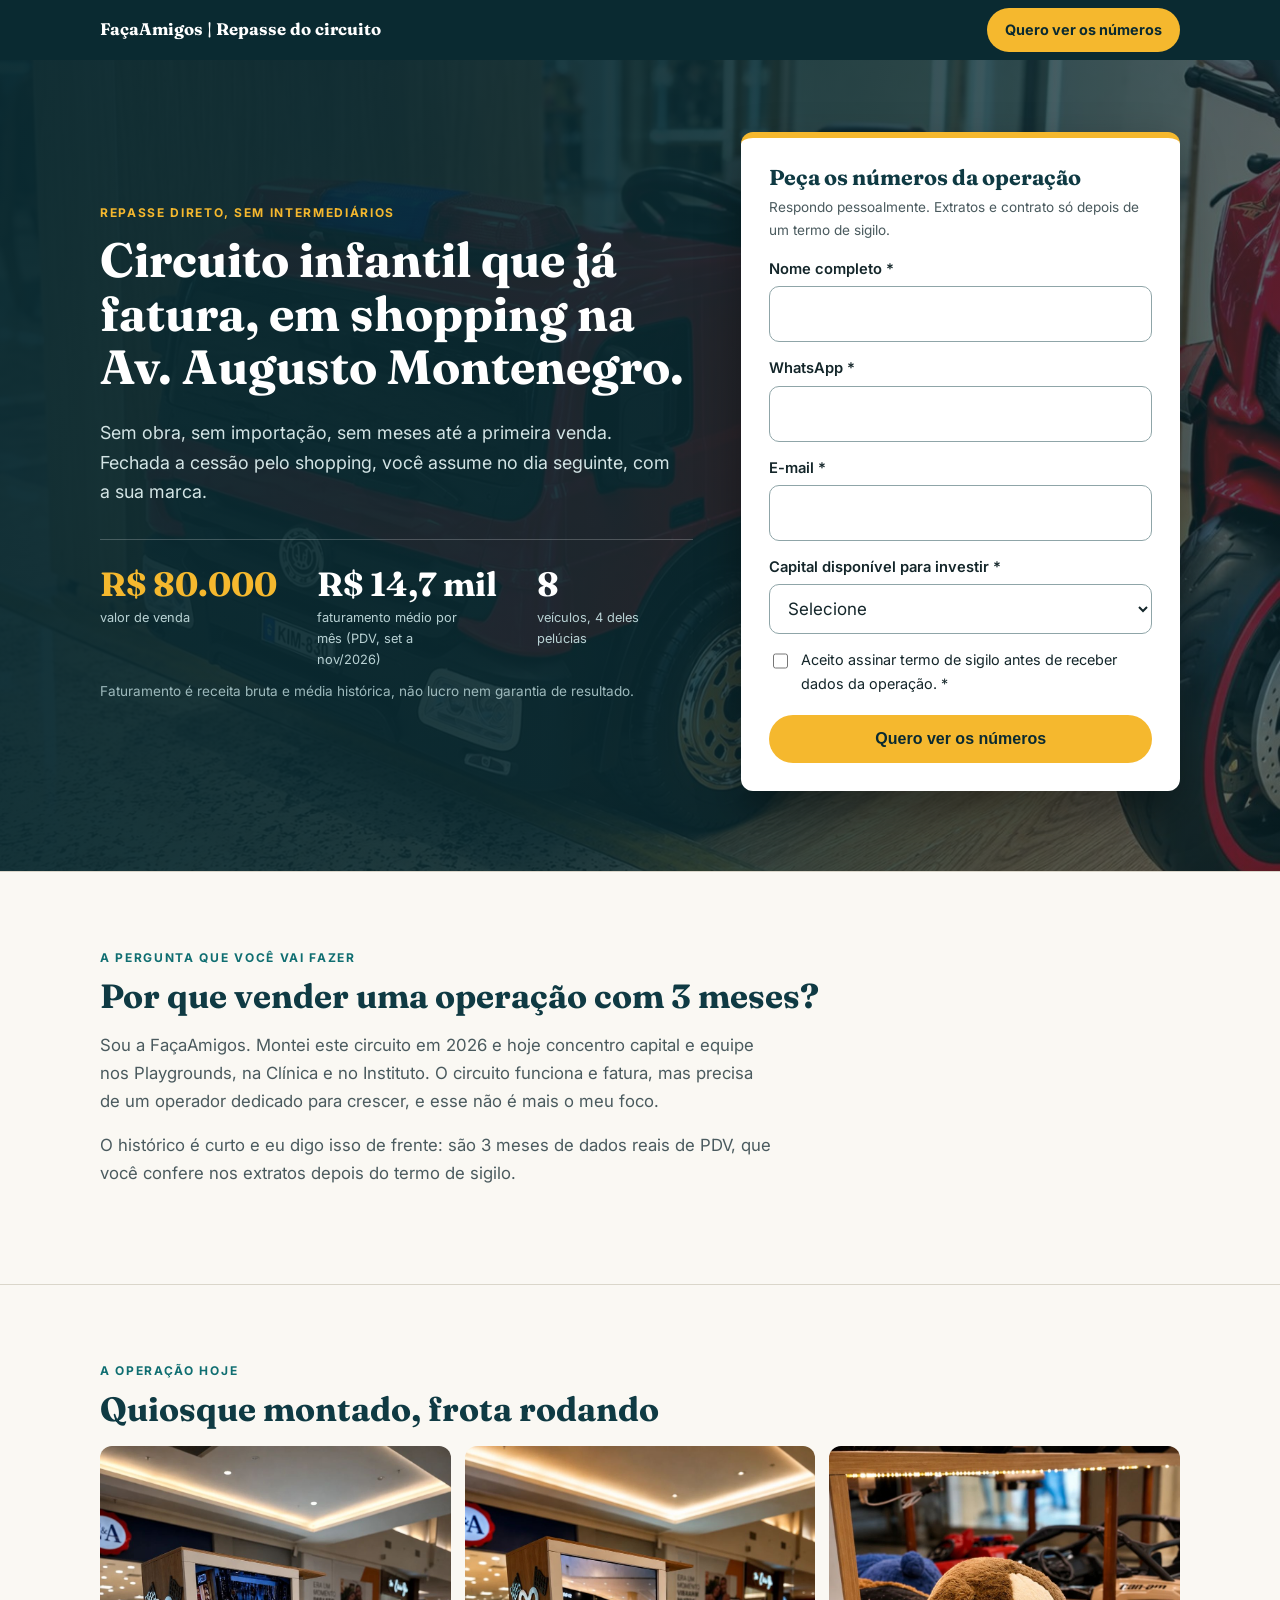
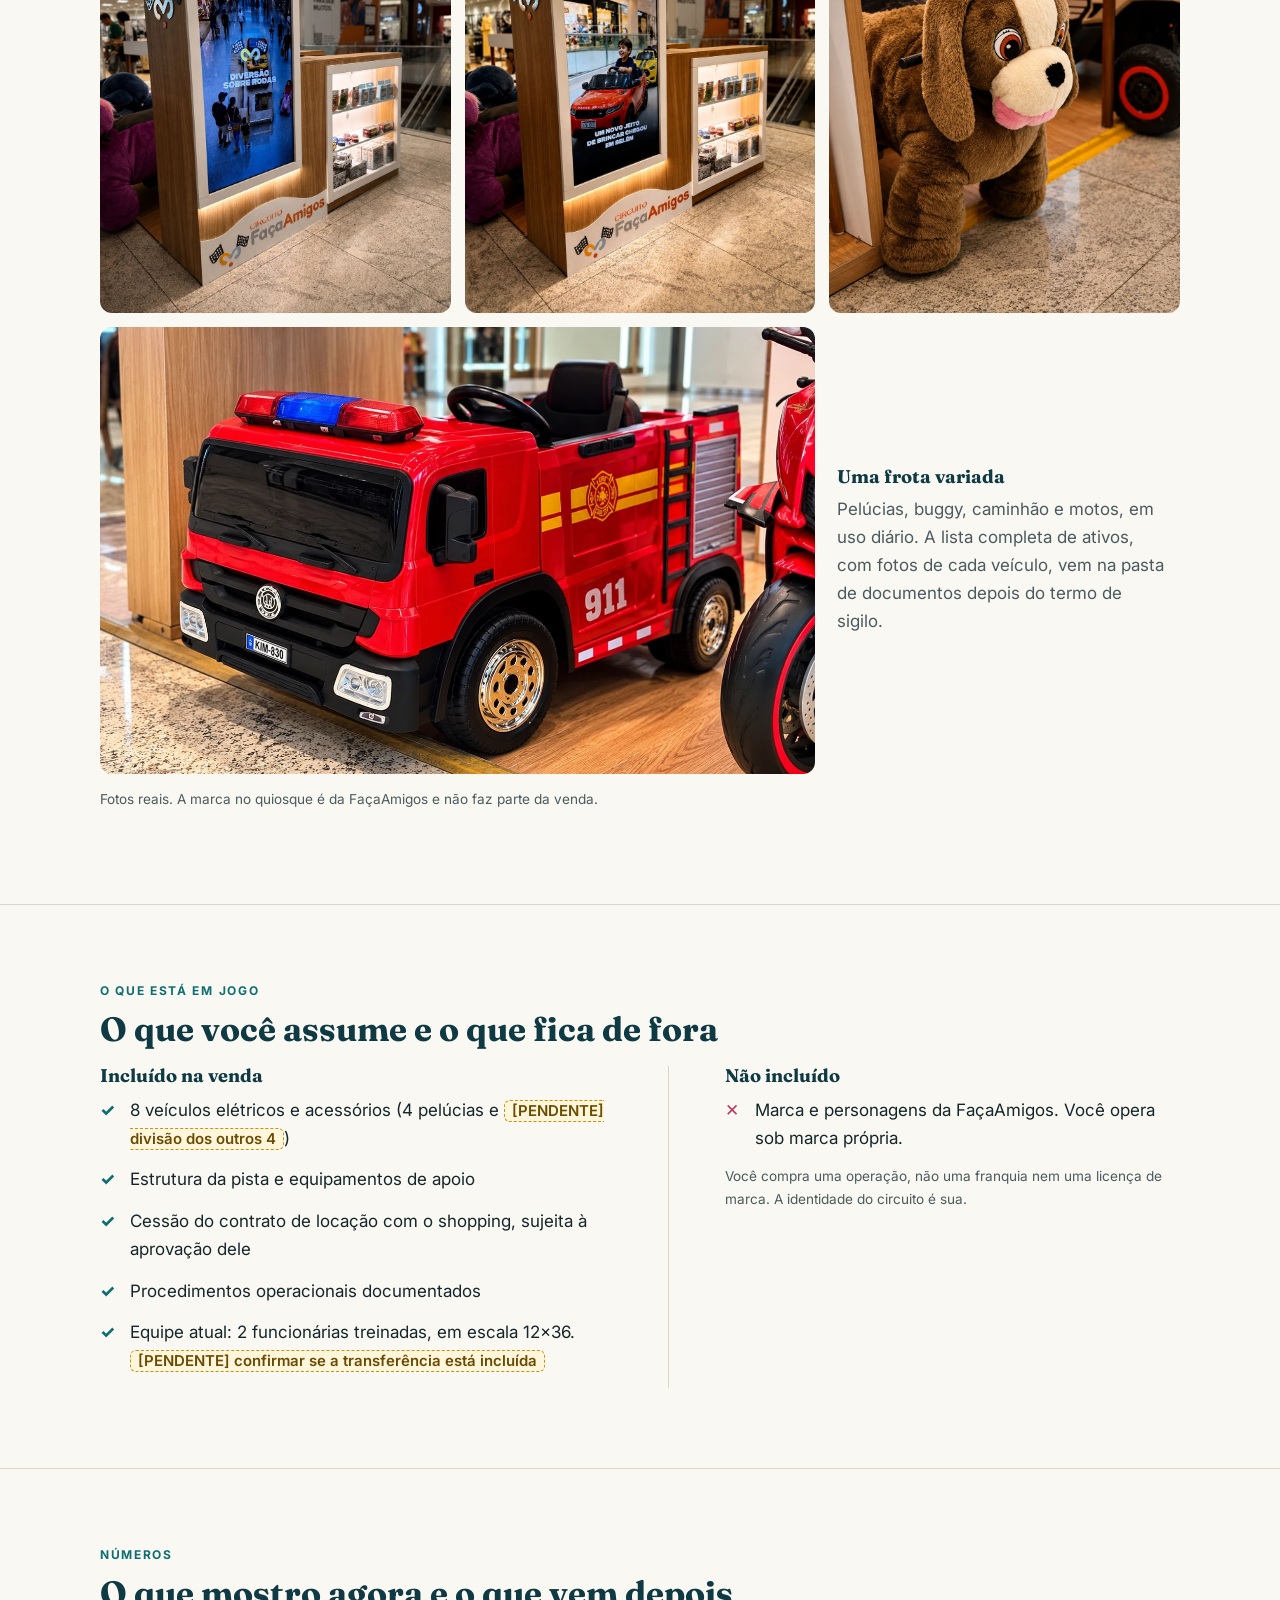
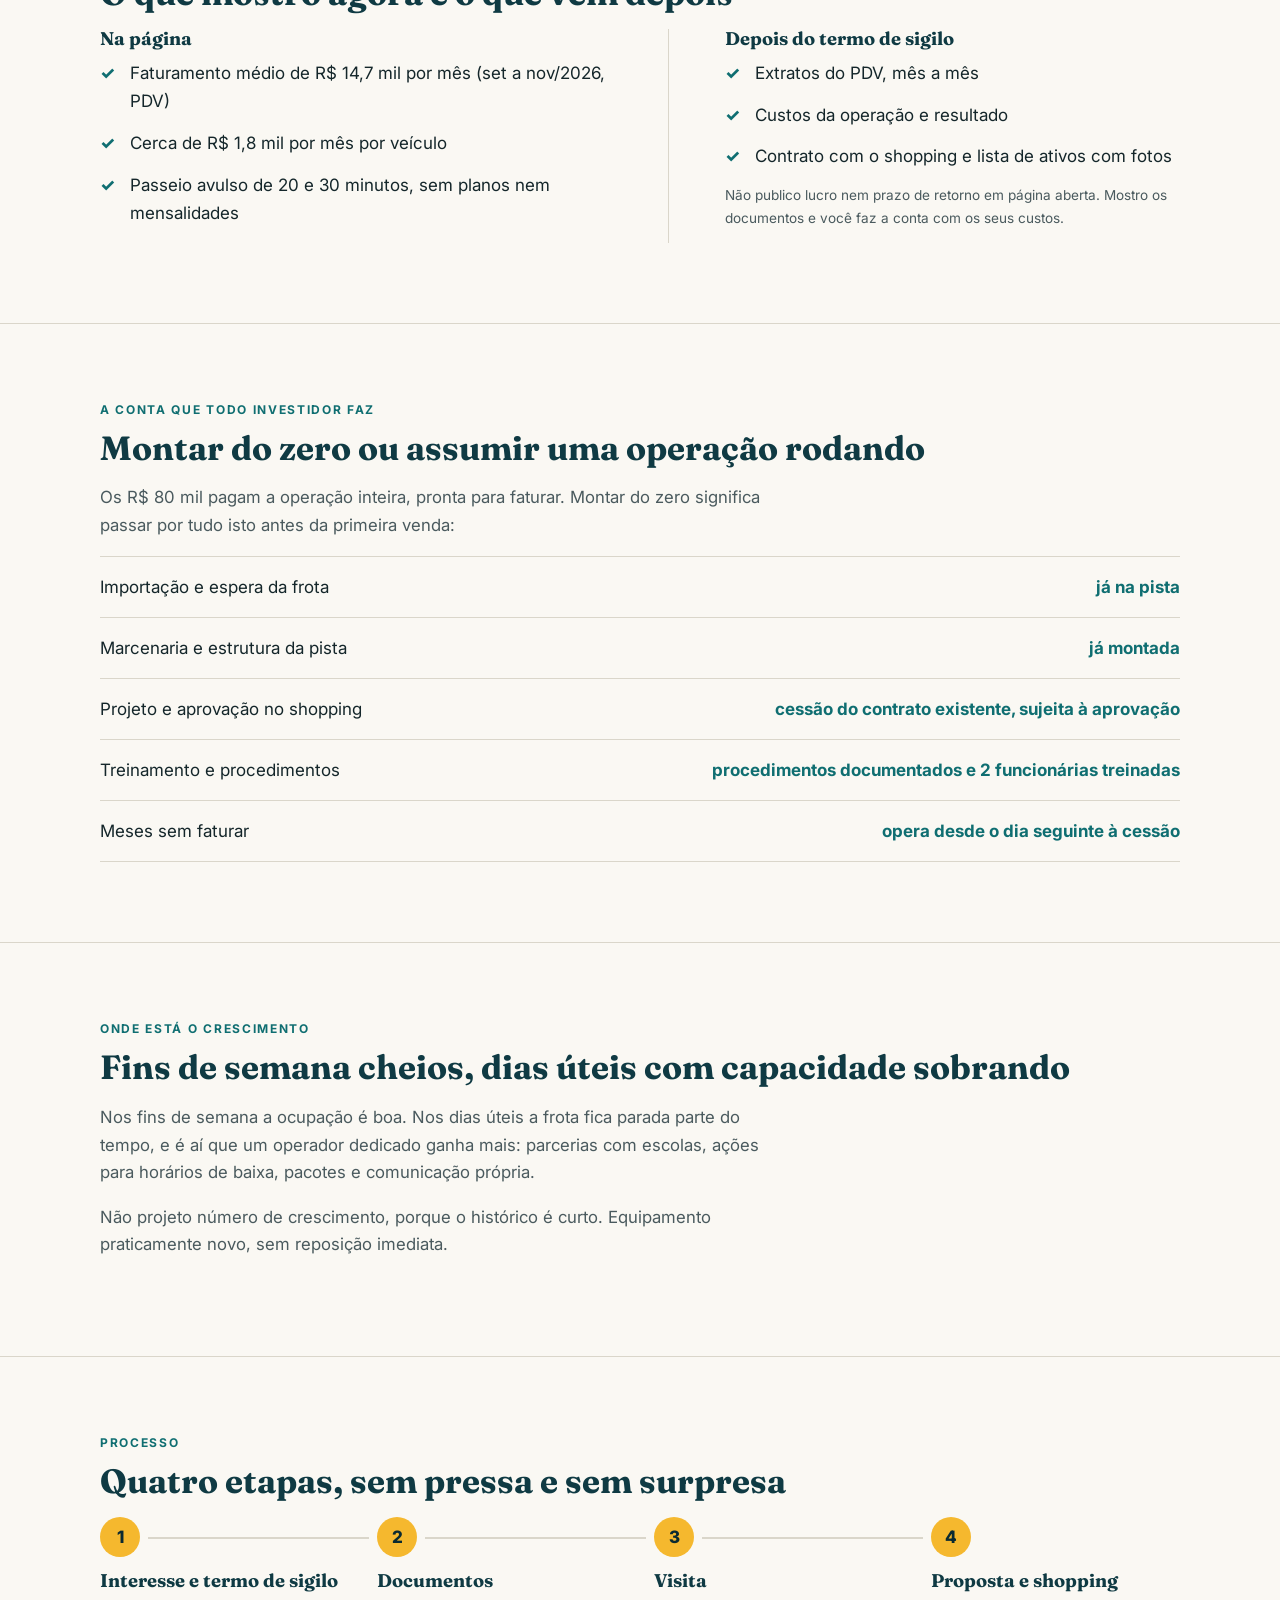
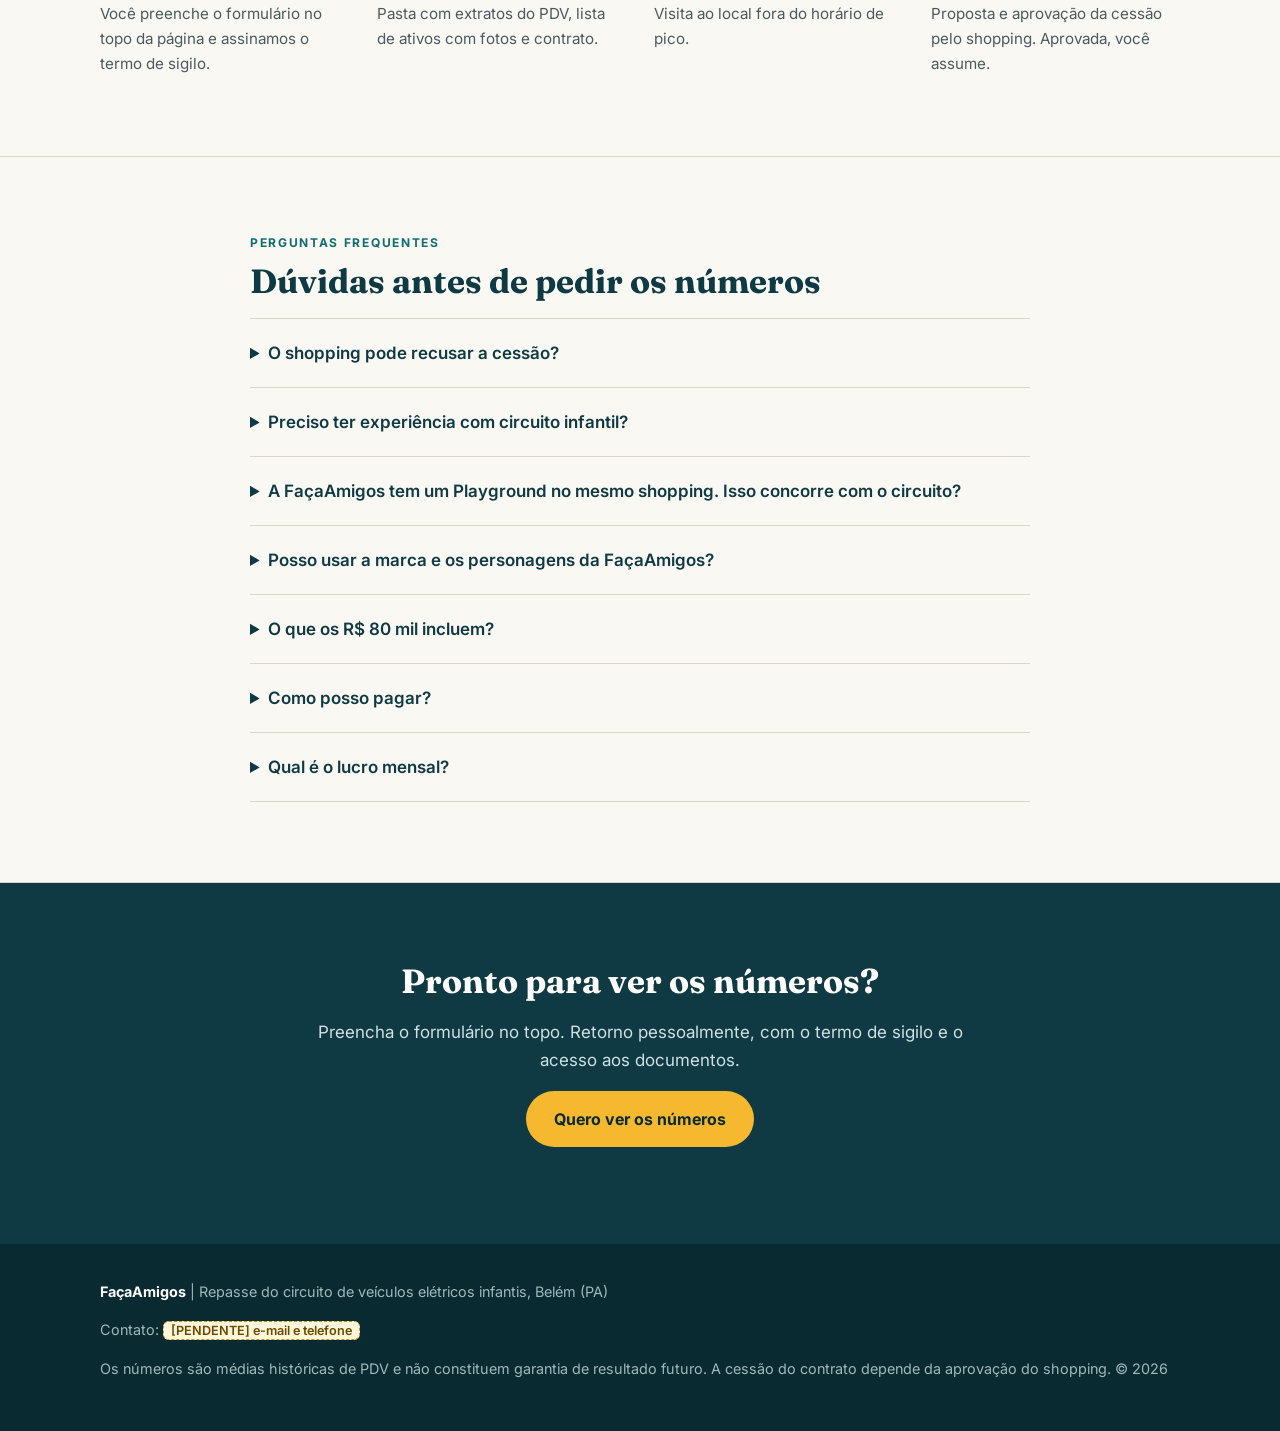
==== circuito/index.html @ 58a7454f "feat: reformula visual e copy da landing do circuito Hero com foto real e números em destaque, lista" ====
<!doctype html>
<html lang="pt-BR">
<head>
  <meta charset="utf-8">
  <meta name="viewport" content="width=device-width, initial-scale=1">
  <title>Circuito infantil que já fatura | Av. Augusto Montenegro, Belém</title>
  <meta name="description" content="Assuma um circuito de veículos elétricos infantis que já fatura, em shopping na Av. Augusto Montenegro, em Belém. Valor de venda R$ 80 mil, com cessão de contrato.">
  <link rel="canonical" href="https://franquia-belem.netlify.app/circuito/">
  <meta property="og:type" content="website">
  <meta property="og:title" content="Circuito infantil que já fatura | Repasse R$ 80 mil">
  <meta property="og:description" content="Operação em andamento, faturamento médio de R$ 14,7 mil por mês (PDV). Valor de venda R$ 80.000.">
  <meta property="og:url" content="https://franquia-belem.netlify.app/circuito/">
  <meta property="og:image" content="https://franquia-belem.netlify.app/circuito/images/circuito-quiosque-frente.jpg">
  <meta property="og:locale" content="pt_BR">
  <link rel="preconnect" href="https://fonts.googleapis.com">
  <link rel="preconnect" href="https://fonts.gstatic.com" crossorigin>
  <link href="https://fonts.googleapis.com/css2?family=Fraunces:opsz,wght@9..144,600;9..144,700&family=Inter:wght@400;600;700;800&display=swap" rel="stylesheet">
  <link rel="stylesheet" href="style.css">
  <!-- Google tag (mesma propriedade do site principal; eventos desta página levam page=circuito) -->
  <script async src="https://www.googletagmanager.com/gtag/js?id=G-F6TLK2YJGE"></script>
  <script>
    window.dataLayer = window.dataLayer || [];
    function gtag(){dataLayer.push(arguments);}
    gtag('js', new Date());
    gtag('config', 'G-F6TLK2YJGE');
  </script>
  <!-- Meta Pixel: não reutilizar o pixel das lojas de chocolate (poluiria a otimização das campanhas). Criar um pixel próprio e colar aqui. -->
</head>
<body>

<header class="top">
  <div class="wrap">
    <b>FaçaAmigos | Repasse do circuito</b>
    <a class="btn" href="#interesse" data-cta="header">Quero ver os números</a>
  </div>
</header>

<main>

<section class="hero" id="topo">
  <div class="wrap grid">
    <div class="copy">
      <span class="eyebrow" style="color:var(--amarelo)">Repasse direto, sem intermediários</span>
      <h1>Circuito infantil que já fatura, em shopping na Av. Augusto Montenegro.</h1>
      <p class="lead">Sem obra, sem importação, sem meses até a primeira venda. Fechada a cessão pelo shopping, você assume no dia seguinte, com a sua marca.</p>
      <div class="stats" aria-label="Números da operação">
        <div><b class="price">R$ 80.000</b><span>valor de venda</span></div>
        <div><b>R$ 14,7 mil</b><span>faturamento médio por mês (PDV, set a nov/2026)</span></div>
        <div><b>8</b><span>veículos, 4 deles pelúcias</span></div>
      </div>
      <p class="note">Faturamento é receita bruta e média histórica, não lucro nem garantia de resultado.</p>
    </div>
    <div class="form-card" id="interesse">
      <h2>Peça os números da operação</h2>
      <p class="note">Respondo pessoalmente. Extratos e contrato só depois de um termo de sigilo.</p>
      <form id="leadForm" name="circuito-triagem" method="POST" data-netlify="true" netlify-honeypot="bot-field">
        <input type="hidden" name="form-name" value="circuito-triagem">
        <p class="hp"><label>Não preencha: <input name="bot-field" tabindex="-1" autocomplete="off"></label></p>
        <div><label for="nome">Nome completo *</label><input id="nome" name="nome" required autocomplete="name"></div>
        <div><label for="whatsapp">WhatsApp *</label><input id="whatsapp" name="whatsapp" type="tel" required autocomplete="tel" inputmode="tel"></div>
        <div><label for="email">E-mail *</label><input id="email" name="email" type="email" required autocomplete="email"></div>
        <div><label for="capital">Capital disponível para investir *</label>
          <select id="capital" name="capital" required>
            <option value="">Selecione</option>
            <option>Até R$ 80 mil</option>
            <option>De R$ 80 mil a R$ 150 mil</option>
            <option>Acima de R$ 150 mil</option>
          </select></div>
        <label class="check"><input type="checkbox" name="aceite_sigilo" value="sim" required> Aceito assinar termo de sigilo antes de receber dados da operação. *</label>
        <button class="btn" id="submitBtn" type="submit">Quero ver os números</button>
      </form>
      <div class="msg ok" id="formOk" hidden role="status">Recebido. Retorno em breve, por WhatsApp ou e-mail, com o termo de sigilo.</div>
      <div class="msg err" id="formErr" hidden role="alert">Não consegui enviar. Tente de novo em instantes.</div>
    </div>
  </div>
</section>

<section id="motivo">
  <div class="wrap">
    <span class="eyebrow">A pergunta que você vai fazer</span>
    <h2>Por que vender uma operação com 3 meses?</h2>
    <p class="lead-p">Sou a FaçaAmigos. Montei este circuito em 2026 e hoje concentro capital e equipe nos Playgrounds, na Clínica e no Instituto. O circuito funciona e fatura, mas precisa de um operador dedicado para crescer, e esse não é mais o meu foco.</p>
    <p class="lead-p">O histórico é curto e eu digo isso de frente: são 3 meses de dados reais de PDV, que você confere nos extratos depois do termo de sigilo.</p>
  </div>
</section>

<section id="operacao">
  <div class="wrap">
    <span class="eyebrow">A operação hoje</span>
    <h2>Quiosque montado, frota rodando</h2>
    <div class="gallery">
      <img class="p" src="images/circuito-quiosque-frente.jpg" alt="Quiosque do circuito com painel de vídeo e vitrine, em shopping de Belém" loading="lazy" width="1000" height="1333">
      <img class="p" src="images/circuito-quiosque-painel.jpg" alt="Painel de vídeo do quiosque exibindo a frota de carrinhos elétricos" loading="lazy" width="1000" height="1333">
      <img class="p" src="images/circuito-pelucia-frota.jpg" alt="Pelúcia elétrica em primeiro plano e buggy ao fundo" loading="lazy" width="1000" height="1333">
      <img class="w" src="images/circuito-caminhao-bombeiros.jpg" alt="Caminhão de bombeiros elétrico infantil vermelho ao lado de uma moto, sobre o piso de madeira da pista" loading="lazy" width="1400" height="1050">
      <div class="cap"><h3>Uma frota variada</h3><p>Pelúcias, buggy, caminhão e motos, em uso diário. A lista completa de ativos, com fotos de cada veículo, vem na pasta de documentos depois do termo de sigilo.</p></div>
    </div>
    <p class="note">Fotos reais. A marca no quiosque é da FaçaAmigos e não faz parte da venda.</p>
  </div>
</section>

<section id="incluido">
  <div class="wrap">
    <span class="eyebrow">O que está em jogo</span>
    <h2>O que você assume e o que fica de fora</h2>
    <div class="cols">
      <div>
        <h3>Incluído na venda</h3>
        <ul class="ticks">
          <li>8 veículos elétricos e acessórios (4 pelúcias e <span class="pend">[PENDENTE] divisão dos outros 4</span>)</li>
          <li>Estrutura da pista e equipamentos de apoio</li>
          <li>Cessão do contrato de locação com o shopping, sujeita à aprovação dele</li>
          <li>Procedimentos operacionais documentados</li>
          <li>Equipe atual: 2 funcionárias treinadas, em escala 12x36. <span class="pend">[PENDENTE] confirmar se a transferência está incluída</span></li>
        </ul>
      </div>
      <div>
        <h3>Não incluído</h3>
        <ul class="ticks no">
          <li>Marca e personagens da FaçaAmigos. Você opera sob marca própria.</li>
        </ul>
        <p class="note">Você compra uma operação, não uma franquia nem uma licença de marca. A identidade do circuito é sua.</p>
      </div>
    </div>
  </div>
</section>

<section id="numeros">
  <div class="wrap">
    <span class="eyebrow">Números</span>
    <h2>O que mostro agora e o que vem depois</h2>
    <div class="cols">
      <div>
        <h3>Na página</h3>
        <ul class="ticks">
          <li>Faturamento médio de R$ 14,7 mil por mês (set a nov/2026, PDV)</li>
          <li>Cerca de R$ 1,8 mil por mês por veículo</li>
          <li>Passeio avulso de 20 e 30 minutos, sem planos nem mensalidades</li>
        </ul>
      </div>
      <div>
        <h3>Depois do termo de sigilo</h3>
        <ul class="ticks">
          <li>Extratos do PDV, mês a mês</li>
          <li>Custos da operação e resultado</li>
          <li>Contrato com o shopping e lista de ativos com fotos</li>
        </ul>
        <p class="note">Não publico lucro nem prazo de retorno em página aberta. Mostro os documentos e você faz a conta com os seus custos.</p>
      </div>
    </div>
  </div>
</section>

<section id="comparar">
  <div class="wrap">
    <span class="eyebrow">A conta que todo investidor faz</span>
    <h2>Montar do zero ou assumir uma operação rodando</h2>
    <p class="lead-p">Os R$ 80 mil pagam a operação inteira, pronta para faturar. Montar do zero significa passar por tudo isto antes da primeira venda:</p>
    <ul class="avoid">
      <li>Importação e espera da frota<span>já na pista</span></li>
      <li>Marcenaria e estrutura da pista<span>já montada</span></li>
      <li>Projeto e aprovação no shopping<span>cessão do contrato existente, sujeita à aprovação</span></li>
      <li>Treinamento e procedimentos<span>procedimentos documentados e 2 funcionárias treinadas</span></li>
      <li>Meses sem faturar<span>opera desde o dia seguinte à cessão</span></li>
    </ul>
  </div>
</section>

<section id="crescimento">
  <div class="wrap">
    <span class="eyebrow">Onde está o crescimento</span>
    <h2>Fins de semana cheios, dias úteis com capacidade sobrando</h2>
    <p class="lead-p">Nos fins de semana a ocupação é boa. Nos dias úteis a frota fica parada parte do tempo, e é aí que um operador dedicado ganha mais: parcerias com escolas, ações para horários de baixa, pacotes e comunicação própria.</p>
    <p class="lead-p">Não projeto número de crescimento, porque o histórico é curto. Equipamento praticamente novo, sem reposição imediata.</p>
  </div>
</section>

<section id="processo">
  <div class="wrap">
    <span class="eyebrow">Processo</span>
    <h2>Quatro etapas, sem pressa e sem surpresa</h2>
    <ol class="steps">
      <li><h3>Interesse e termo de sigilo</h3><p>Você preenche o formulário no topo da página e assinamos o termo de sigilo.</p></li>
      <li><h3>Documentos</h3><p>Pasta com extratos do PDV, lista de ativos com fotos e contrato.</p></li>
      <li><h3>Visita</h3><p>Visita ao local fora do horário de pico.</p></li>
      <li><h3>Proposta e shopping</h3><p>Proposta e aprovação da cessão pelo shopping. Aprovada, você assume.</p></li>
    </ol>
  </div>
</section>

<section id="faq">
  <div class="wrap" style="max-width:780px">
    <span class="eyebrow">Perguntas frequentes</span>
    <h2>Dúvidas antes de pedir os números</h2>
    <details><summary>O shopping pode recusar a cessão?</summary><p>Pode. A cessão depende da aprovação do shopping, por isso é a última etapa antes de você assumir. Acompanho a conversa com o shopping junto com você.</p></details>
    <details><summary>Preciso ter experiência com circuito infantil?</summary><p>Não é pré-requisito. A operação tem procedimentos documentados. Quem aproveita melhor o potencial é quem vai estar presente na gestão.</p></details>
    <details><summary>A FaçaAmigos tem um Playground no mesmo shopping. Isso concorre com o circuito?</summary><p>Mantenho um Playground no mesmo shopping. São produtos diferentes: o Playground é um espaço de brincar, e o circuito é passeio em veículos elétricos. Aceito cláusula de não concorrência, a combinar com você, para que a operação que você comprar não dispute o mesmo público comigo.</p></details>
    <details><summary>Posso usar a marca e os personagens da FaçaAmigos?</summary><p>Não. Marca e personagens não estão incluídos. Você opera sob marca própria.</p></details>
    <details><summary>O que os R$ 80 mil incluem?</summary><p>É o valor agregado da operação: veículos, acessórios, estrutura da pista, equipamentos de apoio e cessão do contrato com o shopping (sujeita à aprovação). Sem custo de obra, marcenaria, importação ou serviços de terceiros para começar.</p></details>
    <details><summary>Como posso pagar?</summary><p><span class="pend">[PENDENTE] condições de pagamento</span></p></details>
    <details><summary>Qual é o lucro mensal?</summary><p>Não publico lucro em página aberta. O faturamento médio é de R$ 14,7 mil por mês. Custos e resultado vêm com os documentos, depois do termo de sigilo.</p></details>
  </div>
</section>

<section class="cta-band" id="contato">
  <div class="wrap" style="max-width:680px">
    <h2>Pronto para ver os números?</h2>
    <p>Preencha o formulário no topo. Retorno pessoalmente, com o termo de sigilo e o acesso aos documentos.</p>
    <p><a class="btn" href="#interesse" data-cta="rodape">Quero ver os números</a></p>
    <p><a class="btn btn-ghost" id="waLink" href="#" hidden target="_blank" rel="noopener">Falar pelo WhatsApp</a></p>
  </div>
</section>

</main>

<footer>
  <div class="wrap">
    <p><b>FaçaAmigos</b> | Repasse do circuito de veículos elétricos infantis, Belém (PA)</p>
    <p>Contato: <span class="pend">[PENDENTE] e-mail e telefone</span></p>
    <p>Os números são médias históricas de PDV e não constituem garantia de resultado futuro. A cessão do contrato depende da aprovação do shopping. © <span id="year"></span></p>
  </div>
</footer>

<a class="btn sticky-cta" id="stickyCta" href="#interesse" data-cta="sticky">Quero ver os números</a>
<script src="script.js"></script>
</body>
</html>
---- circuito/style.css ----
:root{
  --bg:#FAF8F3; --ink:#14262A; --ink-soft:#4A5A5E; --line:#DAD6CA;
  --petroleo:#0F3A43; --petroleo-2:#0A2A31; --amarelo:#F5B82E;
  --turq:#0F6E71; --rosa:#B83A66; --white:#fff; --r:12px; --max:1080px;
}
*{box-sizing:border-box}
html{scroll-behavior:smooth}
body{margin:0;font:400 17px/1.65 Inter,system-ui,sans-serif;color:var(--ink);background:var(--bg)}
img{max-width:100%;display:block}
a{color:inherit}
.wrap{width:min(var(--max),100% - 32px);margin-inline:auto}
h1,h2,h3{font-family:Fraunces,Georgia,serif;line-height:1.12;margin:0 0 .5em;color:var(--petroleo);font-weight:700}
h1{font-size:clamp(1.9rem,4.4vw,3rem)}
h2{font-size:clamp(1.55rem,3.2vw,2.1rem)}
h3{font-size:1.15rem}
p{margin:0 0 1em}
.eyebrow{font:700 .75rem/1 Inter,sans-serif;letter-spacing:.14em;text-transform:uppercase;color:var(--turq);margin-bottom:14px;display:block}
section{padding:80px 0}
section+section{border-top:1px solid var(--line)}
.lead-p{max-width:40em;color:var(--ink-soft);font-size:1.05rem}
.btn{display:inline-block;background:var(--amarelo);color:var(--petroleo-2);font-weight:700;text-decoration:none;padding:15px 28px;border-radius:999px;border:0;cursor:pointer;font-size:1rem;min-height:48px;transition:transform .15s}
.btn:hover{transform:translateY(-2px)}
.btn:focus-visible,a:focus-visible,summary:focus-visible,input:focus-visible,select:focus-visible{outline:3px solid var(--rosa);outline-offset:2px}
.btn-ghost{background:transparent;border:2px solid currentColor}
.pend{background:#FFF6DC;border:1.5px dashed #C99112;color:#6B4B00;padding:1px 7px;border-radius:6px;font-size:.88em;font-weight:600}
.note{font-size:.85rem;color:var(--ink-soft)}

header.top{position:sticky;top:0;z-index:20;background:var(--petroleo-2);color:var(--white)}
header.top .wrap{display:flex;align-items:center;justify-content:space-between;min-height:60px;gap:12px}
header.top b{font-family:Fraunces,serif;font-size:1.05rem;min-width:0}
header.top .btn{padding:10px 18px;min-height:40px;font-size:.9rem;flex-shrink:0;white-space:nowrap}

/* HERO com foto real */
.hero{position:relative;color:var(--white);padding:72px 0 80px;border-top:0;
  background:linear-gradient(100deg,rgba(10,42,49,.97) 0%,rgba(10,42,49,.9) 48%,rgba(10,42,49,.62) 100%),
  url(images/circuito-caminhao-bombeiros.jpg) center/cover no-repeat,var(--petroleo-2)}
.hero .grid{display:grid;gap:48px;grid-template-columns:1.15fr .85fr;align-items:center}
.hero h1{color:var(--white);max-width:15em}
.hero .lead{font-size:1.12rem;color:#D3E4E5;max-width:32em}
.stats{display:grid;grid-template-columns:repeat(3,auto);justify-content:start;gap:12px 40px;margin:32px 0 10px;padding-top:26px;border-top:1px solid rgba(255,255,255,.22)}
.stats b{display:block;font:700 clamp(1.5rem,3vw,2.1rem)/1.1 Fraunces,serif}
.stats b.price{color:var(--amarelo)}
.stats span{display:block;font-size:.8rem;color:#B9D2D4;margin-top:4px;max-width:12em}
.hero .note{color:#9DB9BC}
.form-card{background:var(--white);color:var(--ink);border-radius:var(--r);padding:28px;border-top:6px solid var(--amarelo);box-shadow:0 18px 44px rgba(0,0,0,.35)}
.form-card h2{font-size:1.35rem;margin-bottom:6px}
.form-card .note{margin-bottom:16px}
form{display:grid;gap:14px}
label{font-weight:600;font-size:.92rem;display:block;margin-bottom:5px}
input,select{width:100%;padding:13px 14px;border-radius:10px;border:1.5px solid #8FA5A8;font:inherit;background:var(--white);color:var(--ink);min-height:48px}
.check{display:flex;gap:10px;align-items:flex-start;font-size:.9rem;font-weight:400}
.check input{width:20px;min-height:20px;margin-top:3px}
.hp{position:absolute;left:-9999px}
.msg{padding:16px;border-radius:10px;font-weight:600}
.msg.ok{background:#DDF3E8;color:#0B4A2B}
.msg.err{background:#FBE0E6;color:#7A1233}

/* Sem cards: listas e divisórias */
.cols{display:grid;gap:56px;grid-template-columns:1fr 1fr}
.cols>div+div{border-left:1px solid var(--line);padding-left:56px}
ul.ticks{list-style:none;margin:0;padding:0}
ul.ticks li{position:relative;padding-left:30px;margin-bottom:.8em}
ul.ticks li::before{content:"\2713";position:absolute;left:0;top:0;font-weight:800;color:var(--turq)}
ul.ticks.no li::before{content:"\2715";color:var(--rosa)}

/* Galeria com ritmo */
.gallery{display:grid;grid-template-columns:repeat(6,1fr);gap:14px;margin:8px 0 14px}
.gallery img{width:100%;height:100%;object-fit:cover;border-radius:var(--r)}
.gallery .p{grid-column:span 2;aspect-ratio:3/4}
.gallery .w{grid-column:span 4;aspect-ratio:16/10}
.gallery .cap{grid-column:span 2;display:flex;flex-direction:column;justify-content:center;padding:6px 8px}
.gallery .cap h3{margin-bottom:.4em}
.gallery .cap p{color:var(--ink-soft);margin:0}

/* Comparativo */
.avoid{list-style:none;margin:0;padding:0;border-top:1px solid var(--line)}
.avoid li{display:grid;grid-template-columns:1fr auto;gap:16px;padding:16px 0;border-bottom:1px solid var(--line)}
.avoid li span{color:var(--turq);font-weight:700;text-align:right}

/* Processo em linha */
.steps{counter-reset:s;list-style:none;padding:0;margin:0;display:grid;gap:28px;grid-template-columns:repeat(4,1fr);position:relative}
.steps li{counter-increment:s;position:relative}
.steps li::before{content:counter(s);display:grid;place-items:center;width:40px;height:40px;border-radius:50%;background:var(--amarelo);color:var(--petroleo-2);font-weight:800;margin-bottom:14px;position:relative;z-index:1}
.steps li:not(:last-child)::after{content:"";position:absolute;top:20px;left:48px;right:-20px;height:2px;background:var(--line)}
.steps p{color:var(--ink-soft);font-size:.95rem;margin:0}

/* FAQ */
details{border-bottom:1px solid var(--line)}
details:first-of-type{border-top:1px solid var(--line)}
summary{cursor:pointer;font-weight:600;padding:20px 0;color:var(--petroleo)}
details p{color:var(--ink-soft)}

.cta-band{background:var(--petroleo);color:var(--white);text-align:center}
.cta-band h2{color:var(--white)}
.cta-band p{color:#CFE1E2}
footer{background:var(--petroleo-2);color:#9DB9BC;padding:36px 0;font-size:.9rem}
footer b{color:var(--white)}

.sticky-cta{position:fixed;left:16px;right:16px;bottom:16px;z-index:30;text-align:center;box-shadow:0 8px 24px rgba(0,0,0,.3);display:none}
.sticky-cta.show{display:block}

@media (max-width:860px){
  section{padding:56px 0}
  .hero{padding:32px 0 52px}
  .hero .grid{grid-template-columns:1fr;gap:28px}
  .hero .lead{font-size:1rem}
  .hero .note{display:none}
  .stats{grid-template-columns:repeat(3,1fr);gap:8px 14px;margin-top:22px;padding-top:18px}
  .cols{grid-template-columns:1fr;gap:36px}
  .cols>div+div{border-left:0;padding-left:0;border-top:1px solid var(--line);padding-top:32px}
  .gallery{grid-template-columns:1fr 1fr}
  .gallery .p{grid-column:span 1}
  .gallery .p:nth-of-type(3){grid-column:span 2;aspect-ratio:4/3}
  .gallery .w{grid-column:span 2}
  .gallery .cap{grid-column:span 2}
  .steps{grid-template-columns:1fr;gap:22px}
  .steps li{padding-left:56px}
  .steps li::before{position:absolute;left:0;top:0;margin:0}
  .steps li:not(:last-child)::after{top:44px;left:19px;right:auto;width:2px;height:calc(100% - 22px)}
}
@media (max-width:520px){header.top b{font-size:.9rem}.avoid li{grid-template-columns:1fr}.avoid li span{text-align:left}}
@media (prefers-reduced-motion:reduce){html{scroll-behavior:auto}.btn{transition:none}}
[hidden]{display:none!important}
.hero .form-card .note{color:var(--ink-soft)}
.cta-band .btn-ghost{color:var(--white)}
@media (max-width:520px){
  .stats b{font-size:1.2rem;white-space:nowrap}
  .stats span{font-size:.72rem}
  header.top .btn{display:none}
  footer{padding-bottom:88px}
}
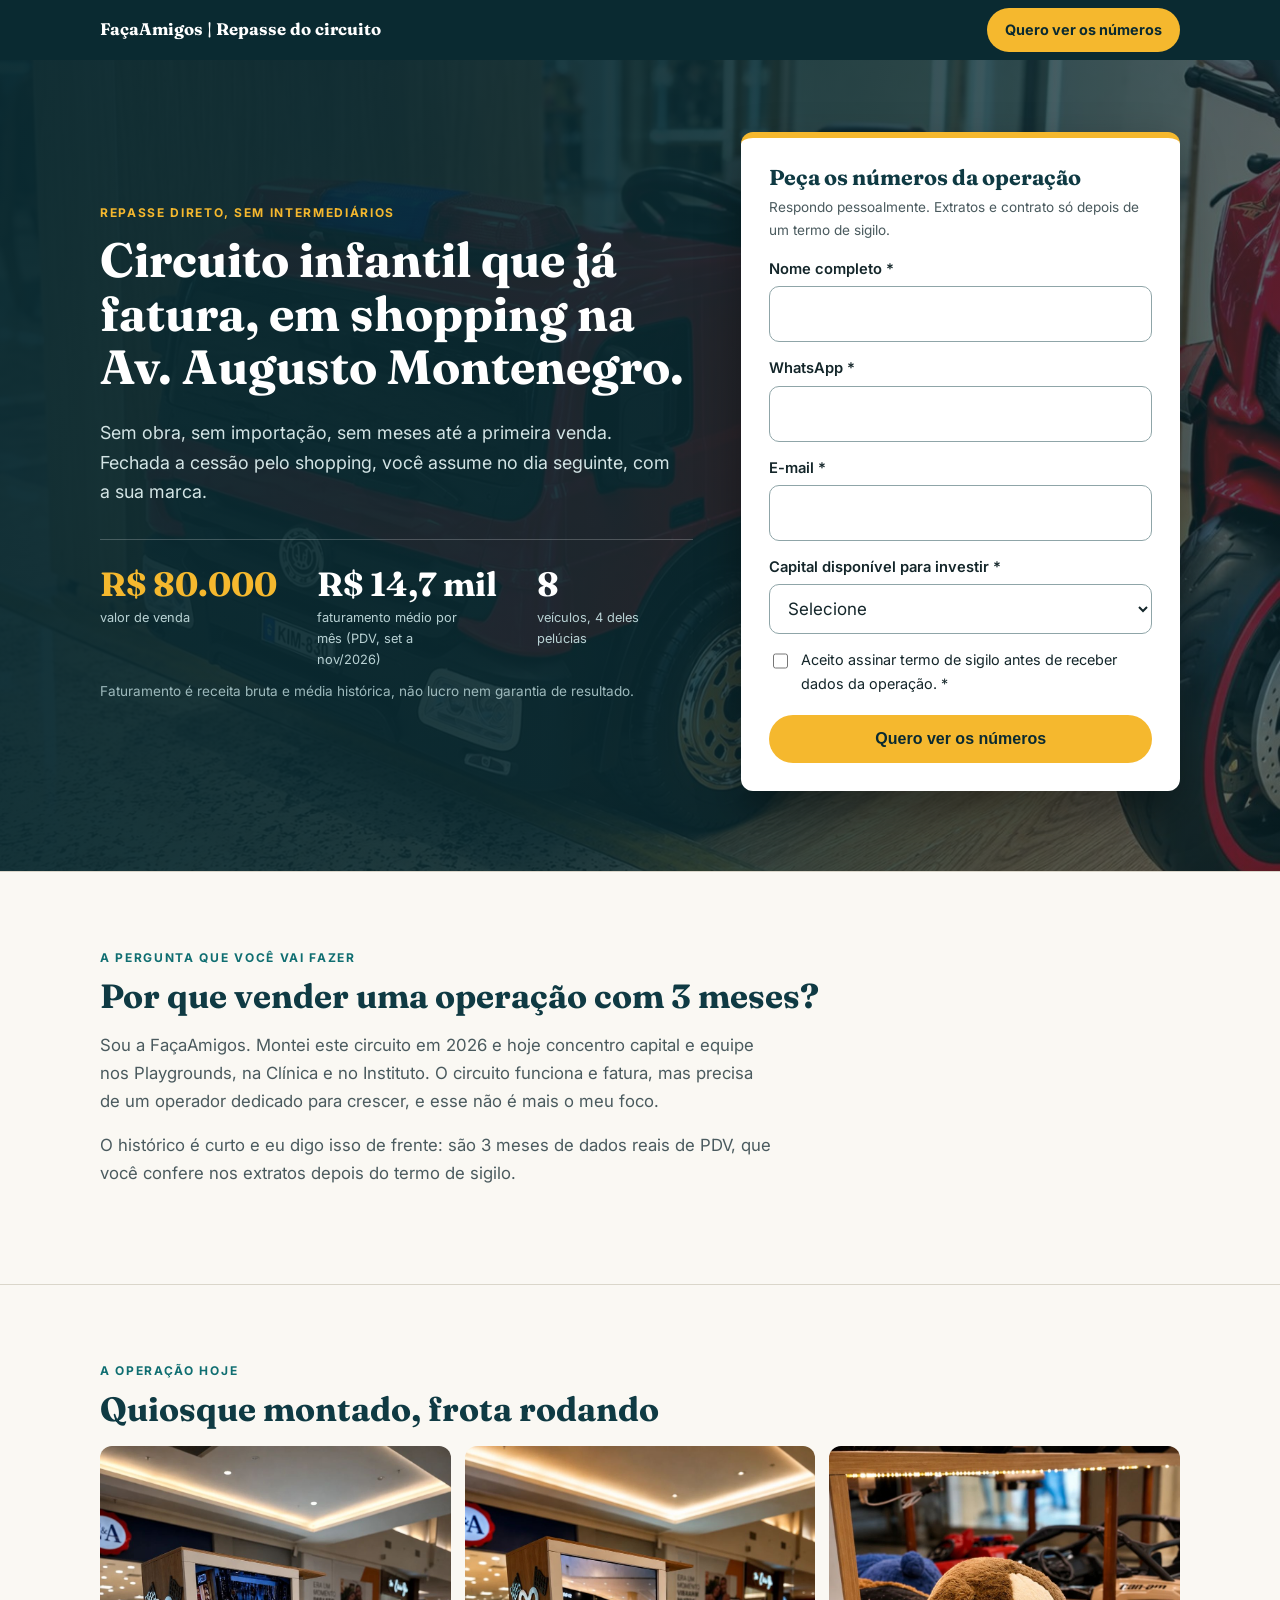
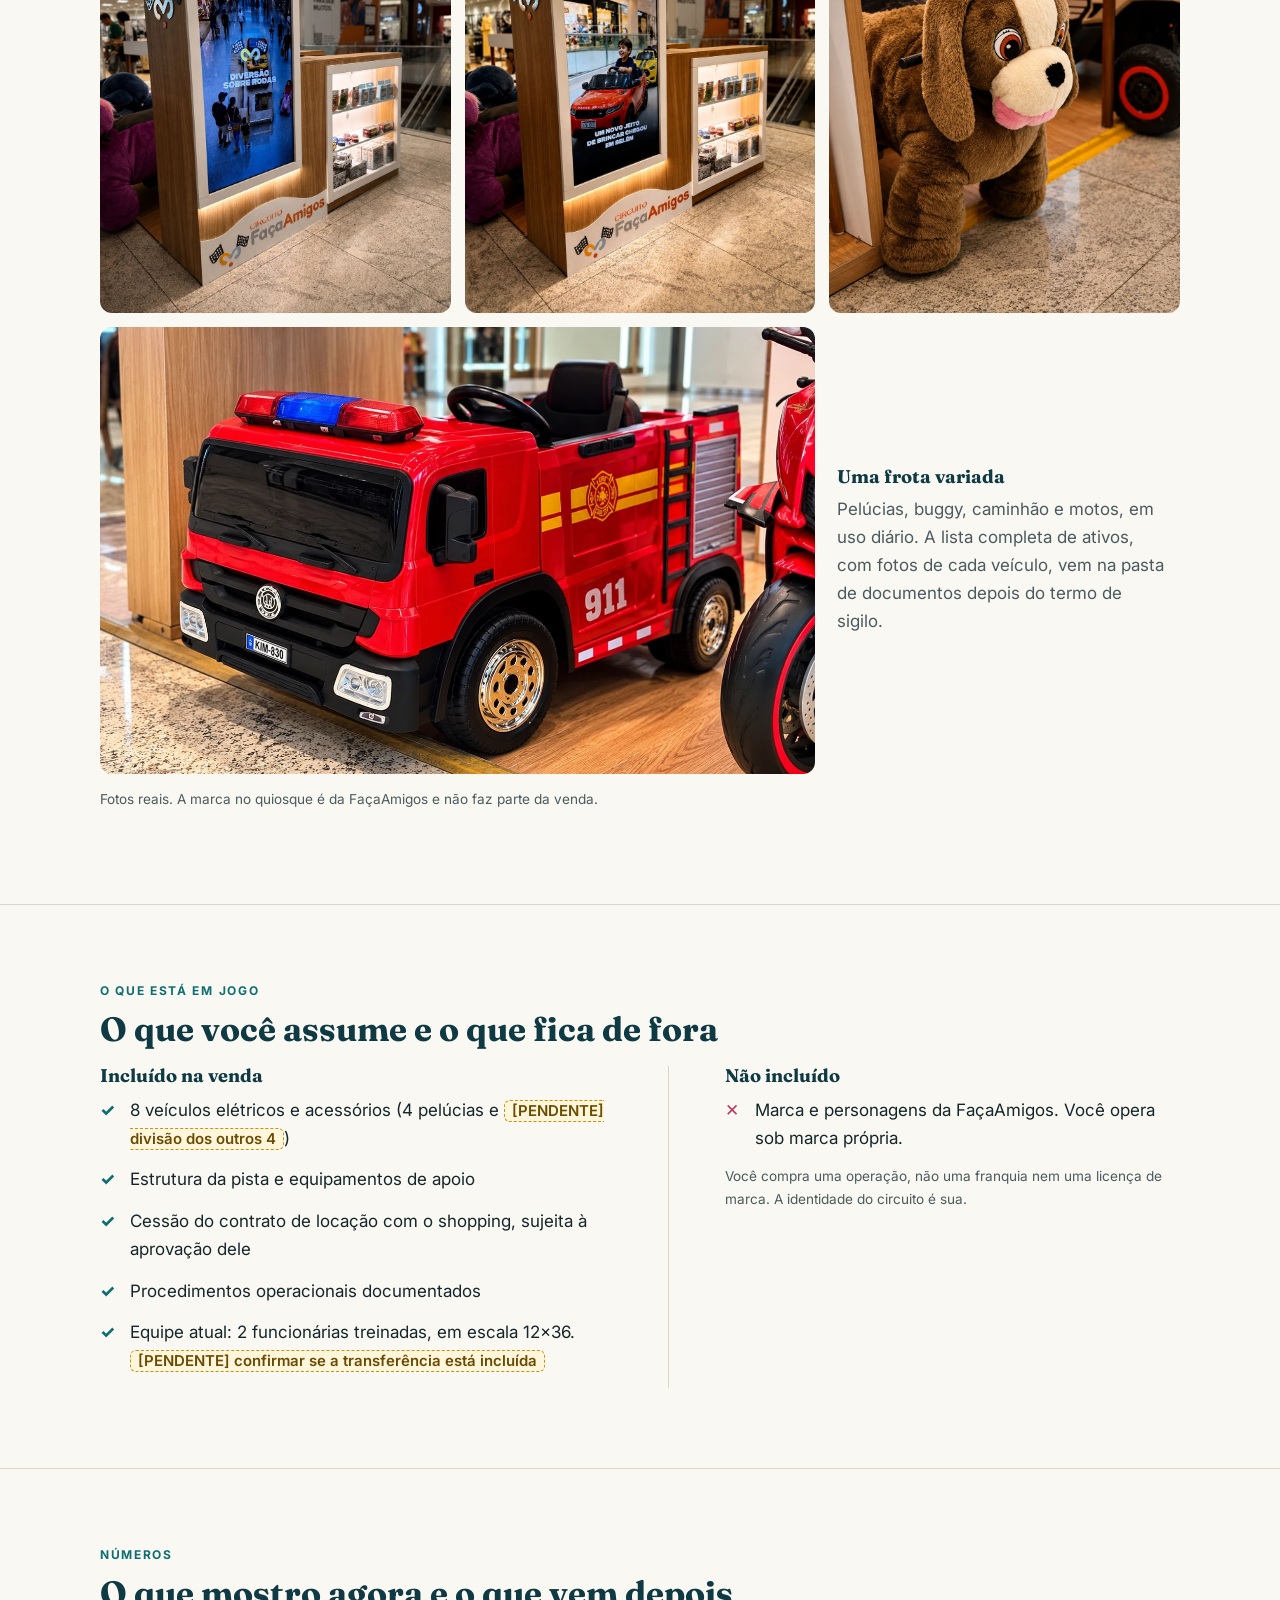
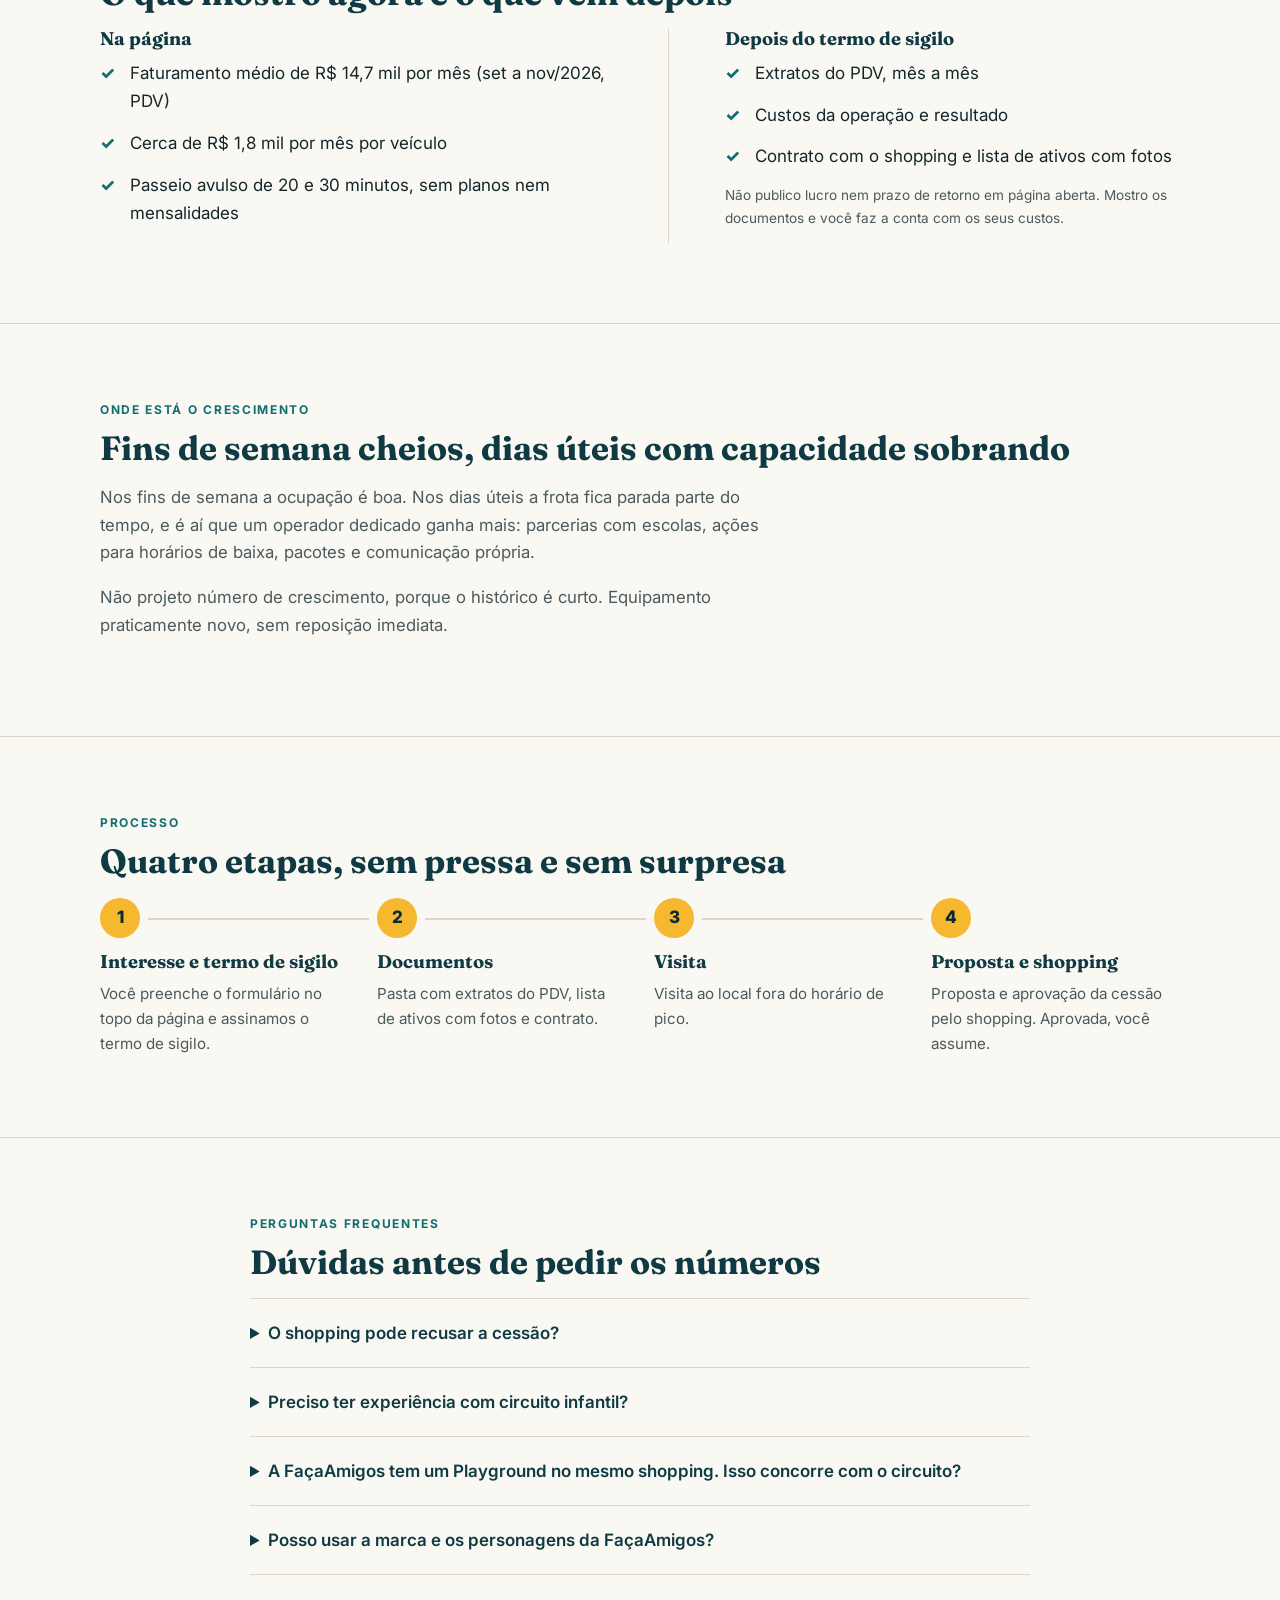
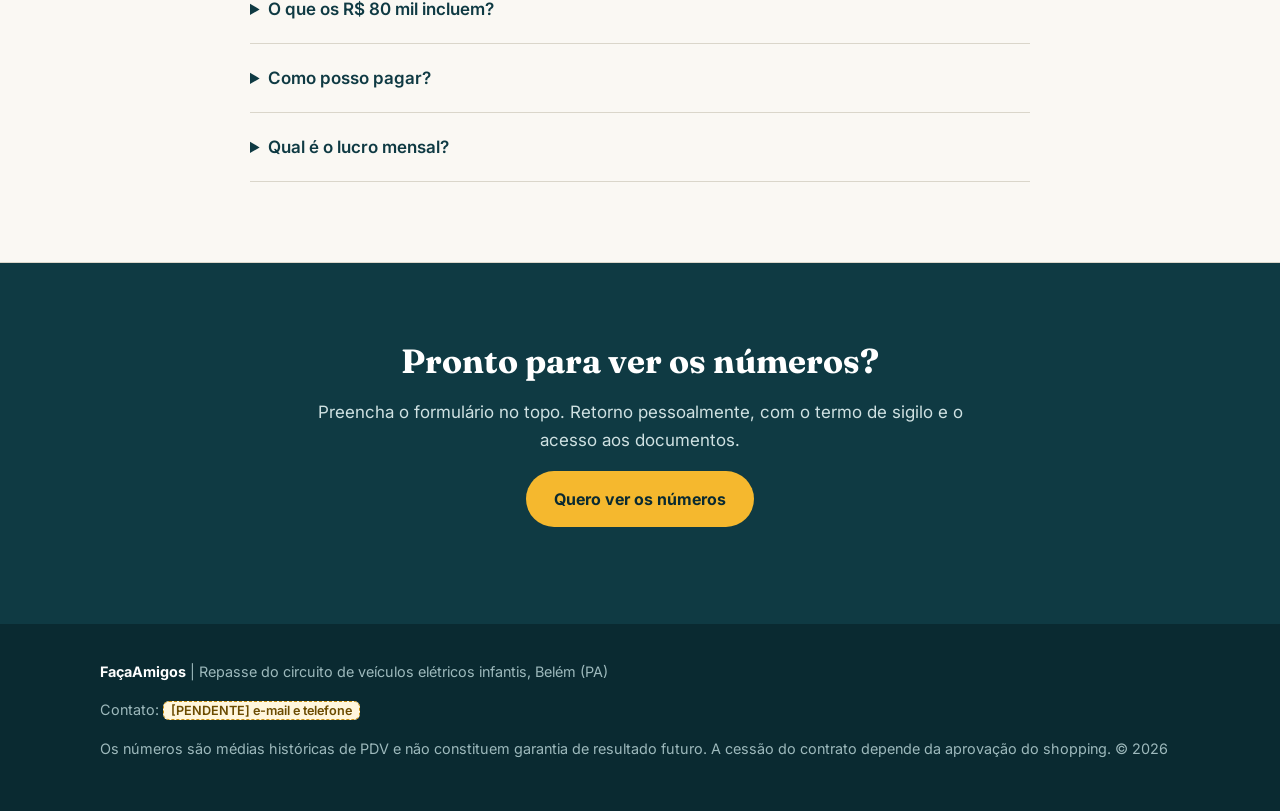
==== commit a49775a5: "feat: remove seção Montar do zero x assumir da landing do circuito Co-Authored-By: Claude Sonnet 5.5" ====
--- a/circuito/index.html
+++ b/circuito/index.html
@@ -151,21 +151,6 @@
   </div>
 </section>
 
-<section id="comparar">
-  <div class="wrap">
-    <span class="eyebrow">A conta que todo investidor faz</span>
-    <h2>Montar do zero ou assumir uma operação rodando</h2>
-    <p class="lead-p">Os R$ 80 mil pagam a operação inteira, pronta para faturar. Montar do zero significa passar por tudo isto antes da primeira venda:</p>
-    <ul class="avoid">
-      <li>Importação e espera da frota<span>já na pista</span></li>
-      <li>Marcenaria e estrutura da pista<span>já montada</span></li>
-      <li>Projeto e aprovação no shopping<span>cessão do contrato existente, sujeita à aprovação</span></li>
-      <li>Treinamento e procedimentos<span>procedimentos documentados e 2 funcionárias treinadas</span></li>
-      <li>Meses sem faturar<span>opera desde o dia seguinte à cessão</span></li>
-    </ul>
-  </div>
-</section>
-
 <section id="crescimento">
   <div class="wrap">
     <span class="eyebrow">Onde está o crescimento</span>
--- a/circuito/style.css
+++ b/circuito/style.css
@@ -72,10 +72,6 @@
 .gallery .cap h3{margin-bottom:.4em}
 .gallery .cap p{color:var(--ink-soft);margin:0}
 
-/* Comparativo */
-.avoid{list-style:none;margin:0;padding:0;border-top:1px solid var(--line)}
-.avoid li{display:grid;grid-template-columns:1fr auto;gap:16px;padding:16px 0;border-bottom:1px solid var(--line)}
-.avoid li span{color:var(--turq);font-weight:700;text-align:right}
 
 /* Processo em linha */
 .steps{counter-reset:s;list-style:none;padding:0;margin:0;display:grid;gap:28px;grid-template-columns:repeat(4,1fr);position:relative}
@@ -118,7 +114,7 @@
   .steps li::before{position:absolute;left:0;top:0;margin:0}
   .steps li:not(:last-child)::after{top:44px;left:19px;right:auto;width:2px;height:calc(100% - 22px)}
 }
-@media (max-width:520px){header.top b{font-size:.9rem}.avoid li{grid-template-columns:1fr}.avoid li span{text-align:left}}
+@media (max-width:520px){header.top b{font-size:.9rem}}
 @media (prefers-reduced-motion:reduce){html{scroll-behavior:auto}.btn{transition:none}}
 [hidden]{display:none!important}
 .hero .form-card .note{color:var(--ink-soft)}
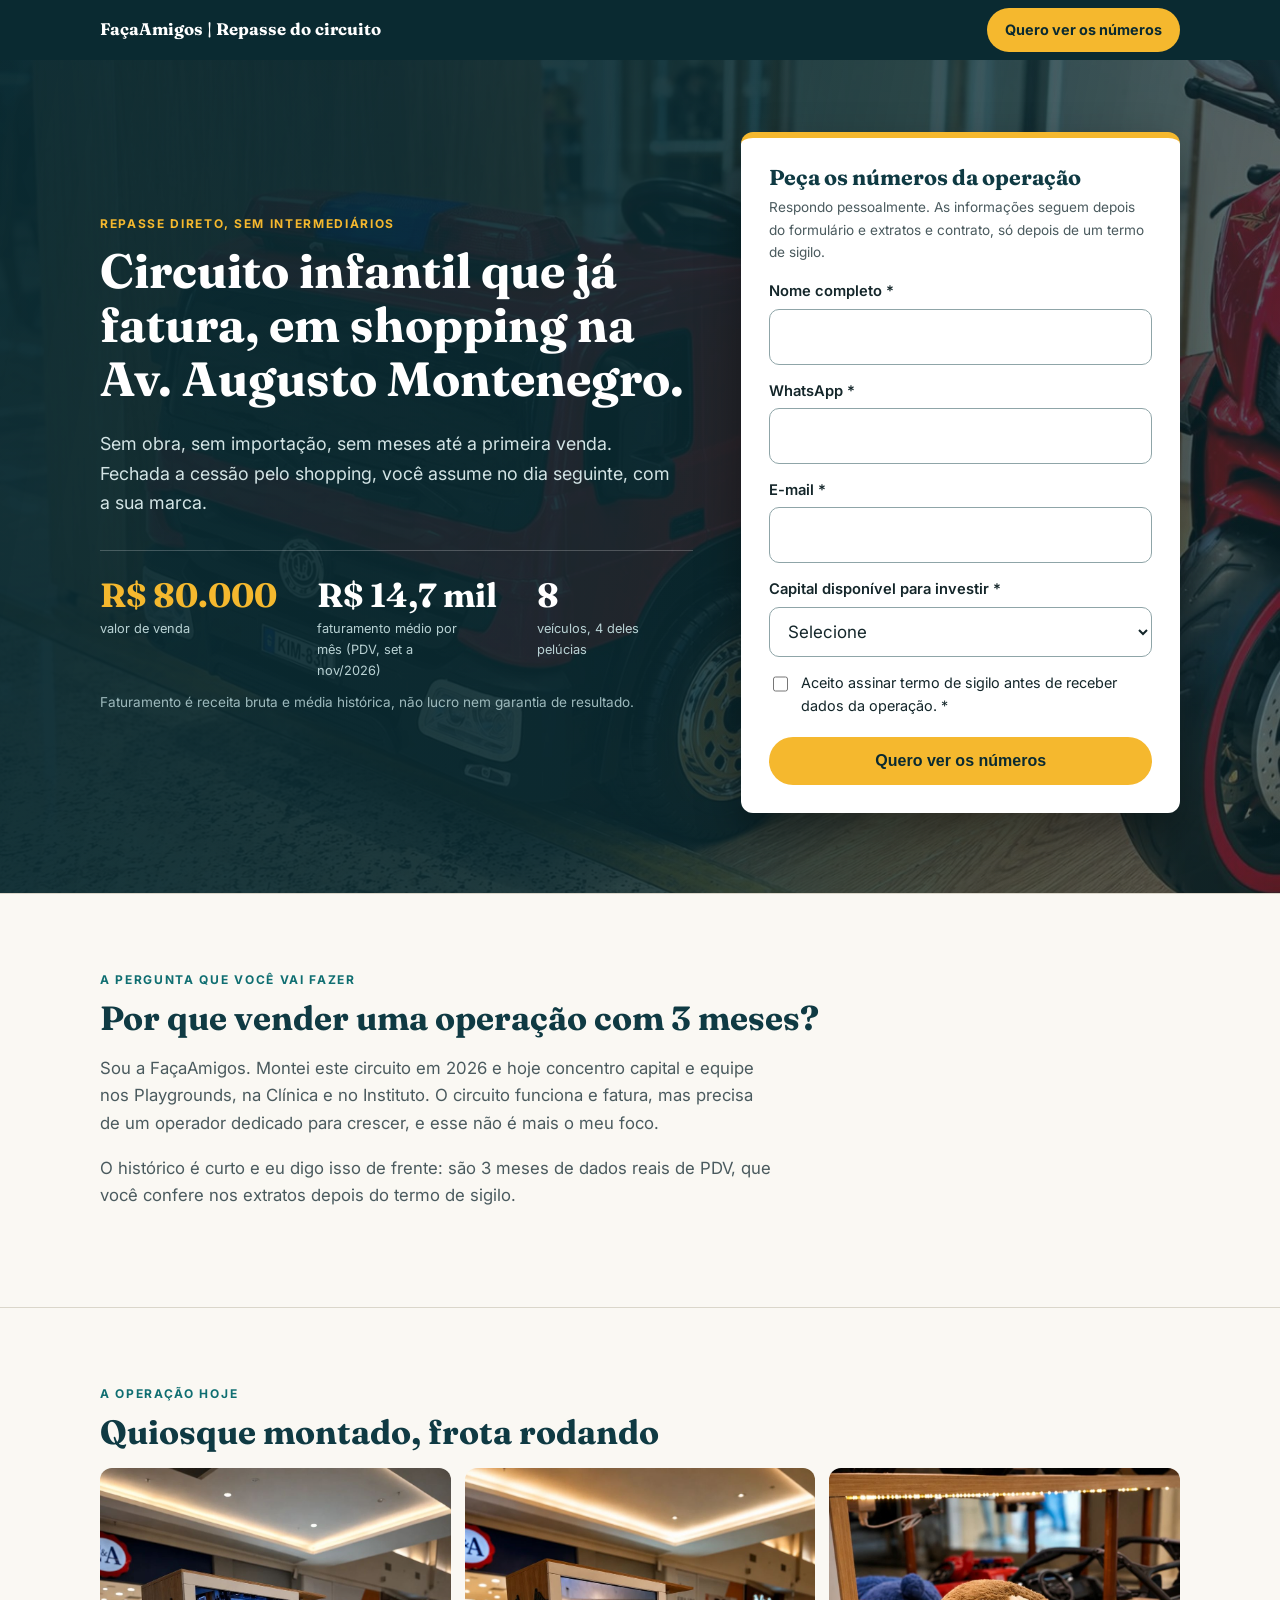
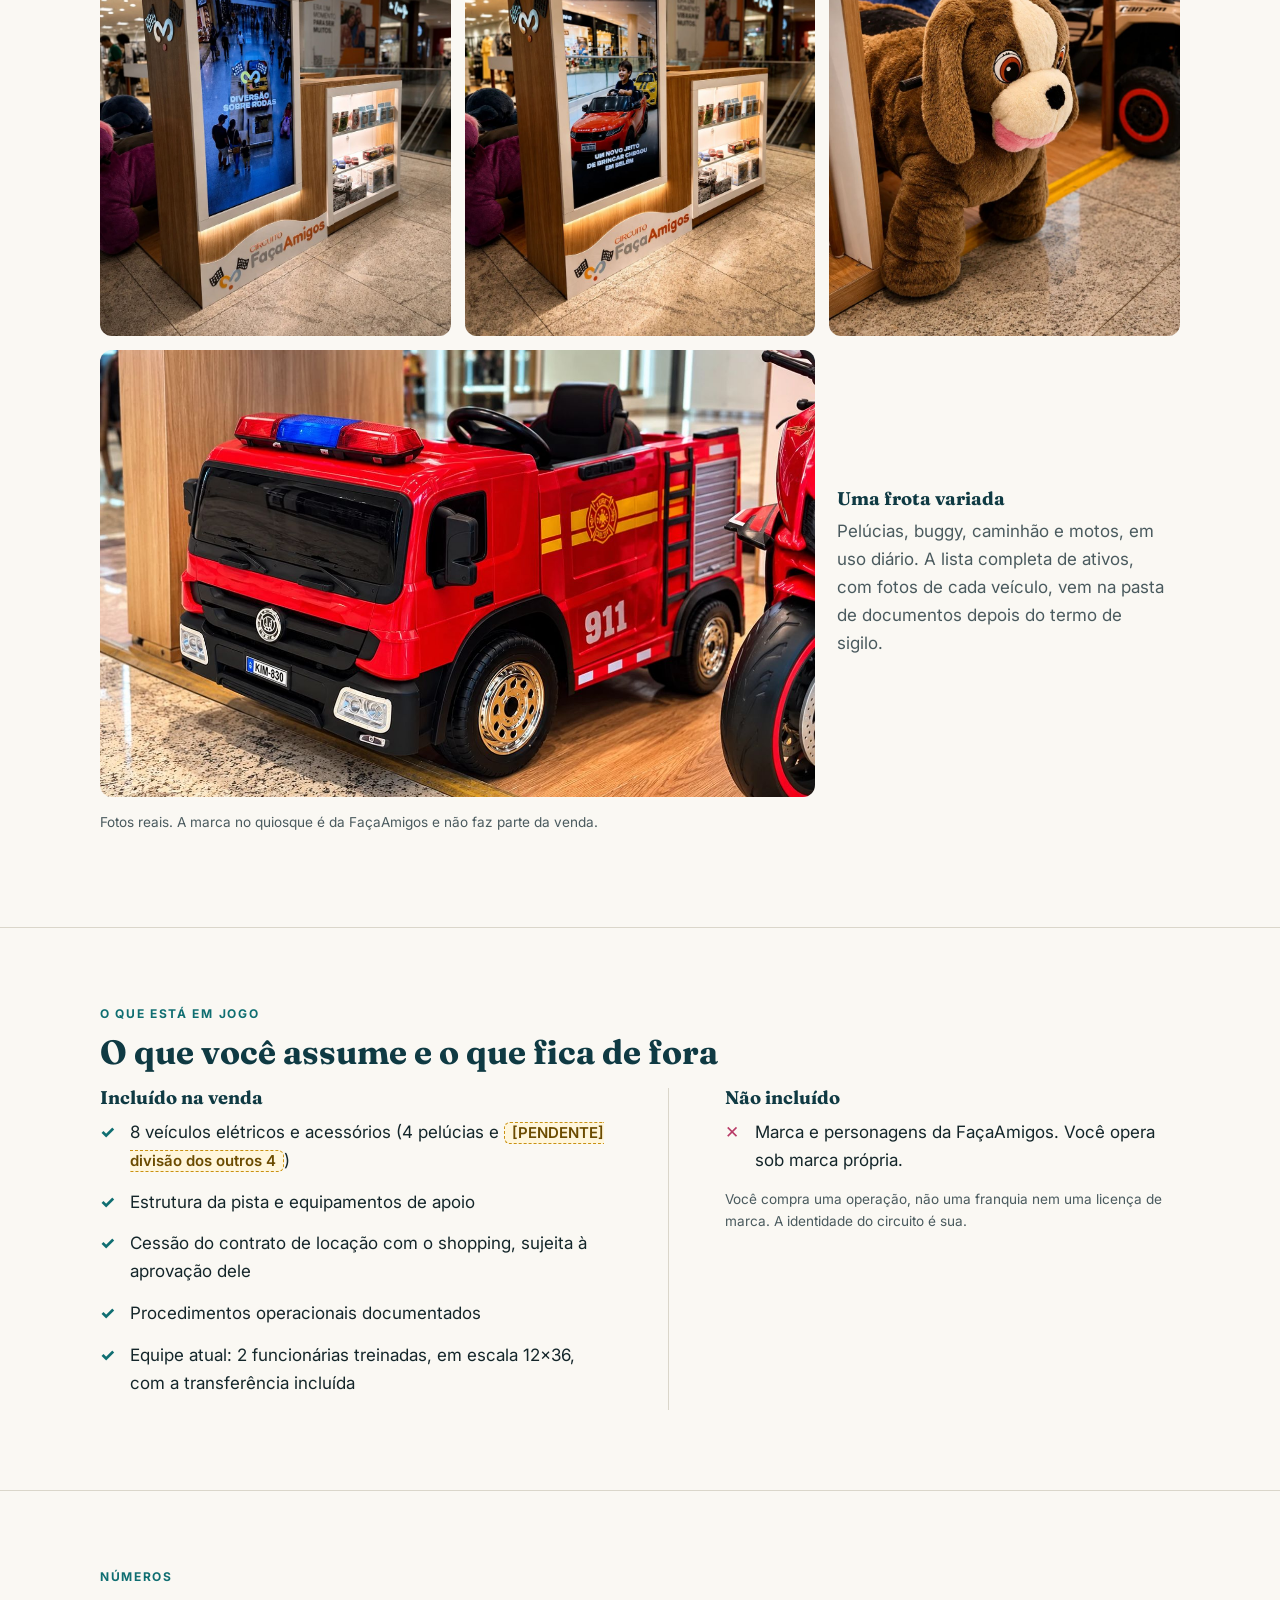
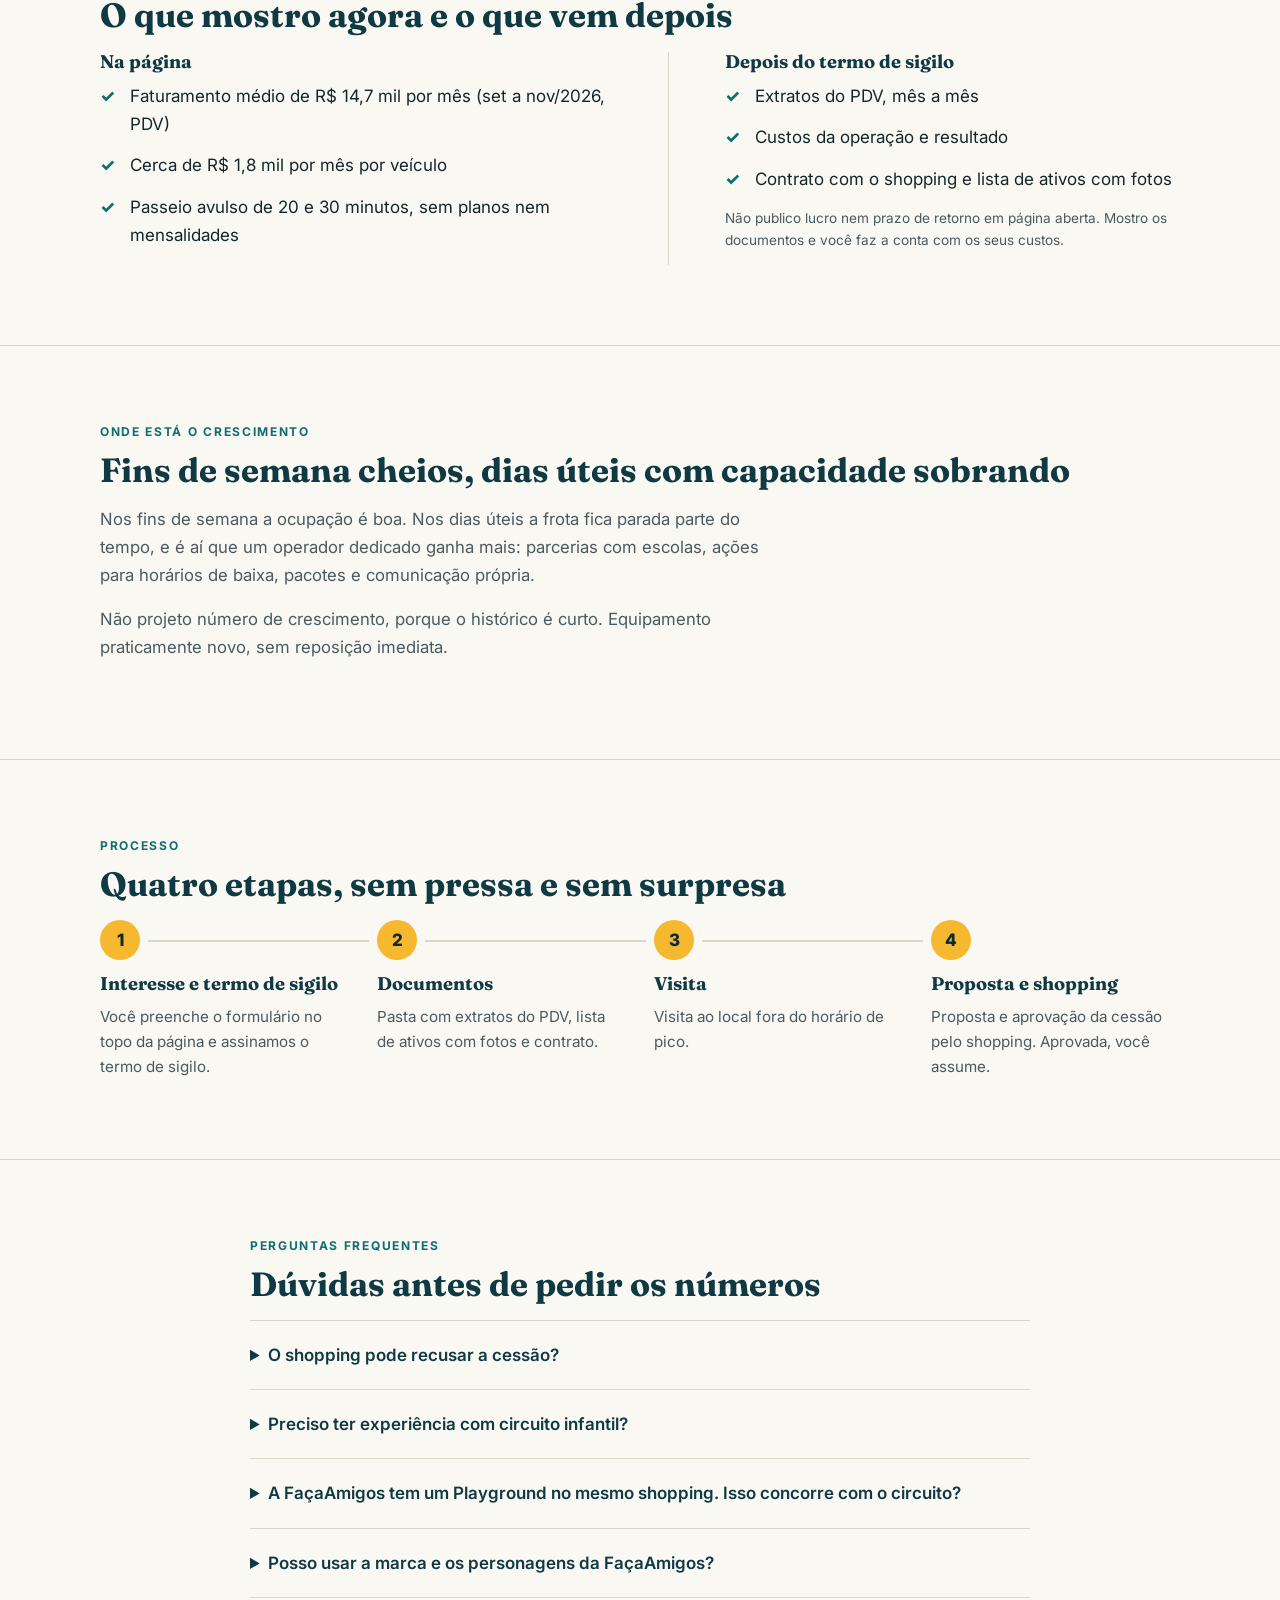
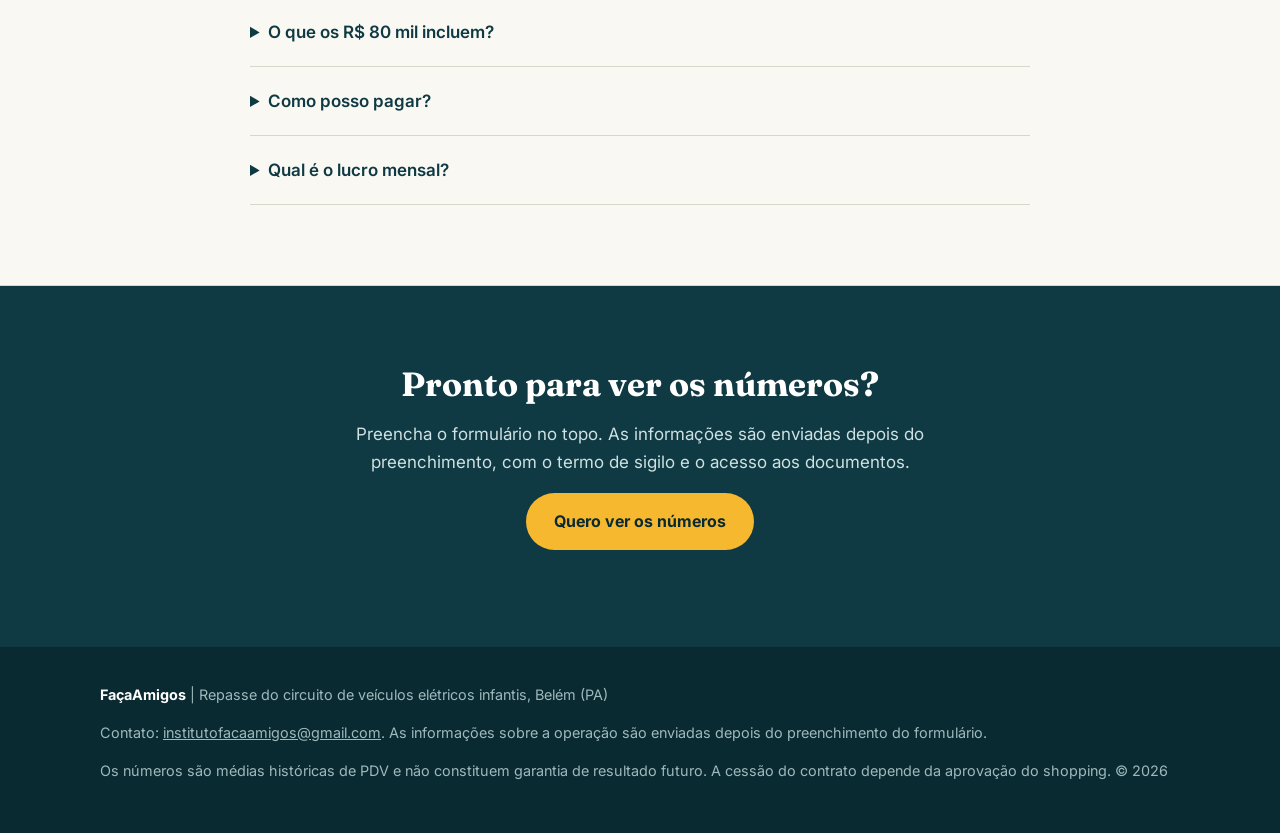
==== commit 9bbd8d8a: "feat: equipe incluída, contato por e-mail e fluxo de informações após o formulário Co-Authored-By: C" ====
--- a/circuito/index.html
+++ b/circuito/index.html
@@ -52,7 +52,7 @@
     </div>
     <div class="form-card" id="interesse">
       <h2>Peça os números da operação</h2>
-      <p class="note">Respondo pessoalmente. Extratos e contrato só depois de um termo de sigilo.</p>
+      <p class="note">Respondo pessoalmente. As informações seguem depois do formulário e extratos e contrato, só depois de um termo de sigilo.</p>
       <form id="leadForm" name="circuito-triagem" method="POST" data-netlify="true" netlify-honeypot="bot-field">
         <input type="hidden" name="form-name" value="circuito-triagem">
         <p class="hp"><label>Não preencha: <input name="bot-field" tabindex="-1" autocomplete="off"></label></p>
@@ -111,7 +111,7 @@
           <li>Estrutura da pista e equipamentos de apoio</li>
           <li>Cessão do contrato de locação com o shopping, sujeita à aprovação dele</li>
           <li>Procedimentos operacionais documentados</li>
-          <li>Equipe atual: 2 funcionárias treinadas, em escala 12x36. <span class="pend">[PENDENTE] confirmar se a transferência está incluída</span></li>
+          <li>Equipe atual: 2 funcionárias treinadas, em escala 12x36, com a transferência incluída</li>
         </ul>
       </div>
       <div>
@@ -190,7 +190,7 @@
 <section class="cta-band" id="contato">
   <div class="wrap" style="max-width:680px">
     <h2>Pronto para ver os números?</h2>
-    <p>Preencha o formulário no topo. Retorno pessoalmente, com o termo de sigilo e o acesso aos documentos.</p>
+    <p>Preencha o formulário no topo. As informações são enviadas depois do preenchimento, com o termo de sigilo e o acesso aos documentos.</p>
     <p><a class="btn" href="#interesse" data-cta="rodape">Quero ver os números</a></p>
     <p><a class="btn btn-ghost" id="waLink" href="#" hidden target="_blank" rel="noopener">Falar pelo WhatsApp</a></p>
   </div>
@@ -201,7 +201,7 @@
 <footer>
   <div class="wrap">
     <p><b>FaçaAmigos</b> | Repasse do circuito de veículos elétricos infantis, Belém (PA)</p>
-    <p>Contato: <span class="pend">[PENDENTE] e-mail e telefone</span></p>
+    <p>Contato: <a href="mailto:institutofacaamigos@gmail.com">institutofacaamigos@gmail.com</a>. As informações sobre a operação são enviadas depois do preenchimento do formulário.</p>
     <p>Os números são médias históricas de PDV e não constituem garantia de resultado futuro. A cessão do contrato depende da aprovação do shopping. © <span id="year"></span></p>
   </div>
 </footer>
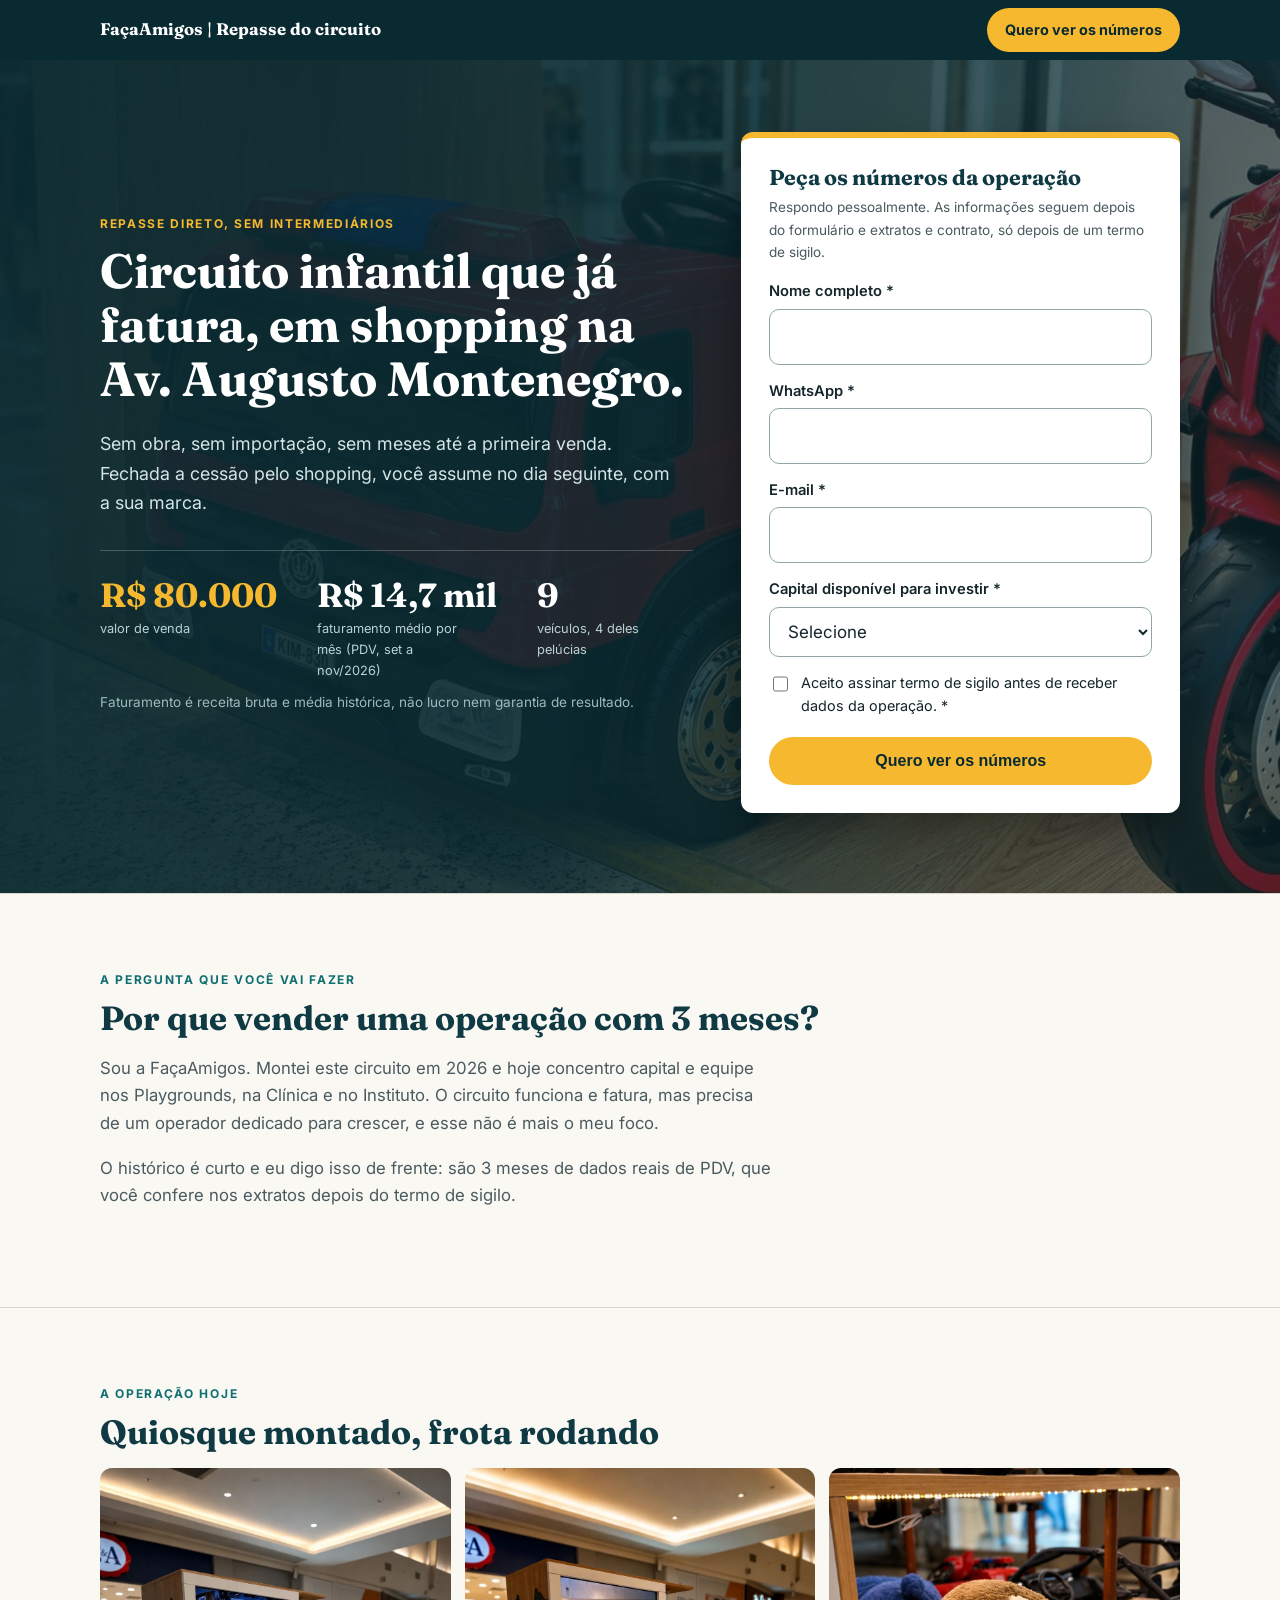
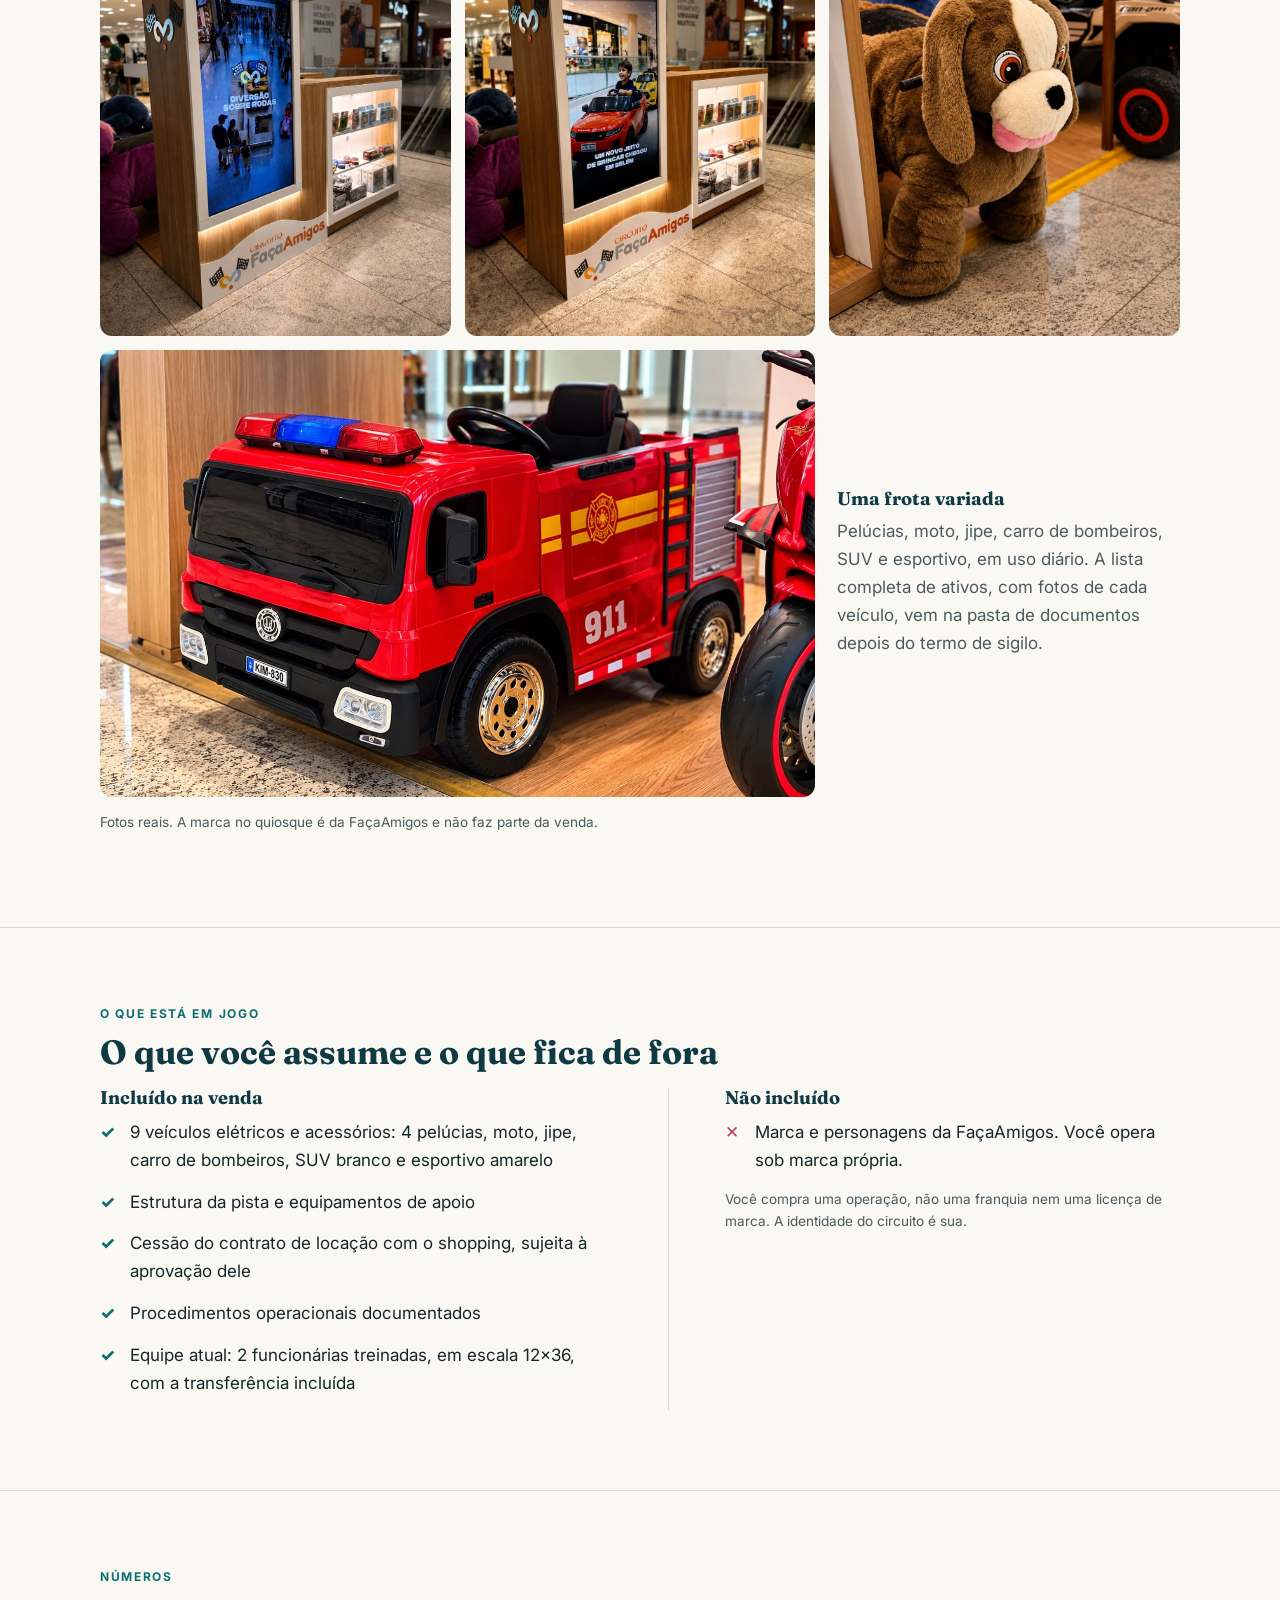
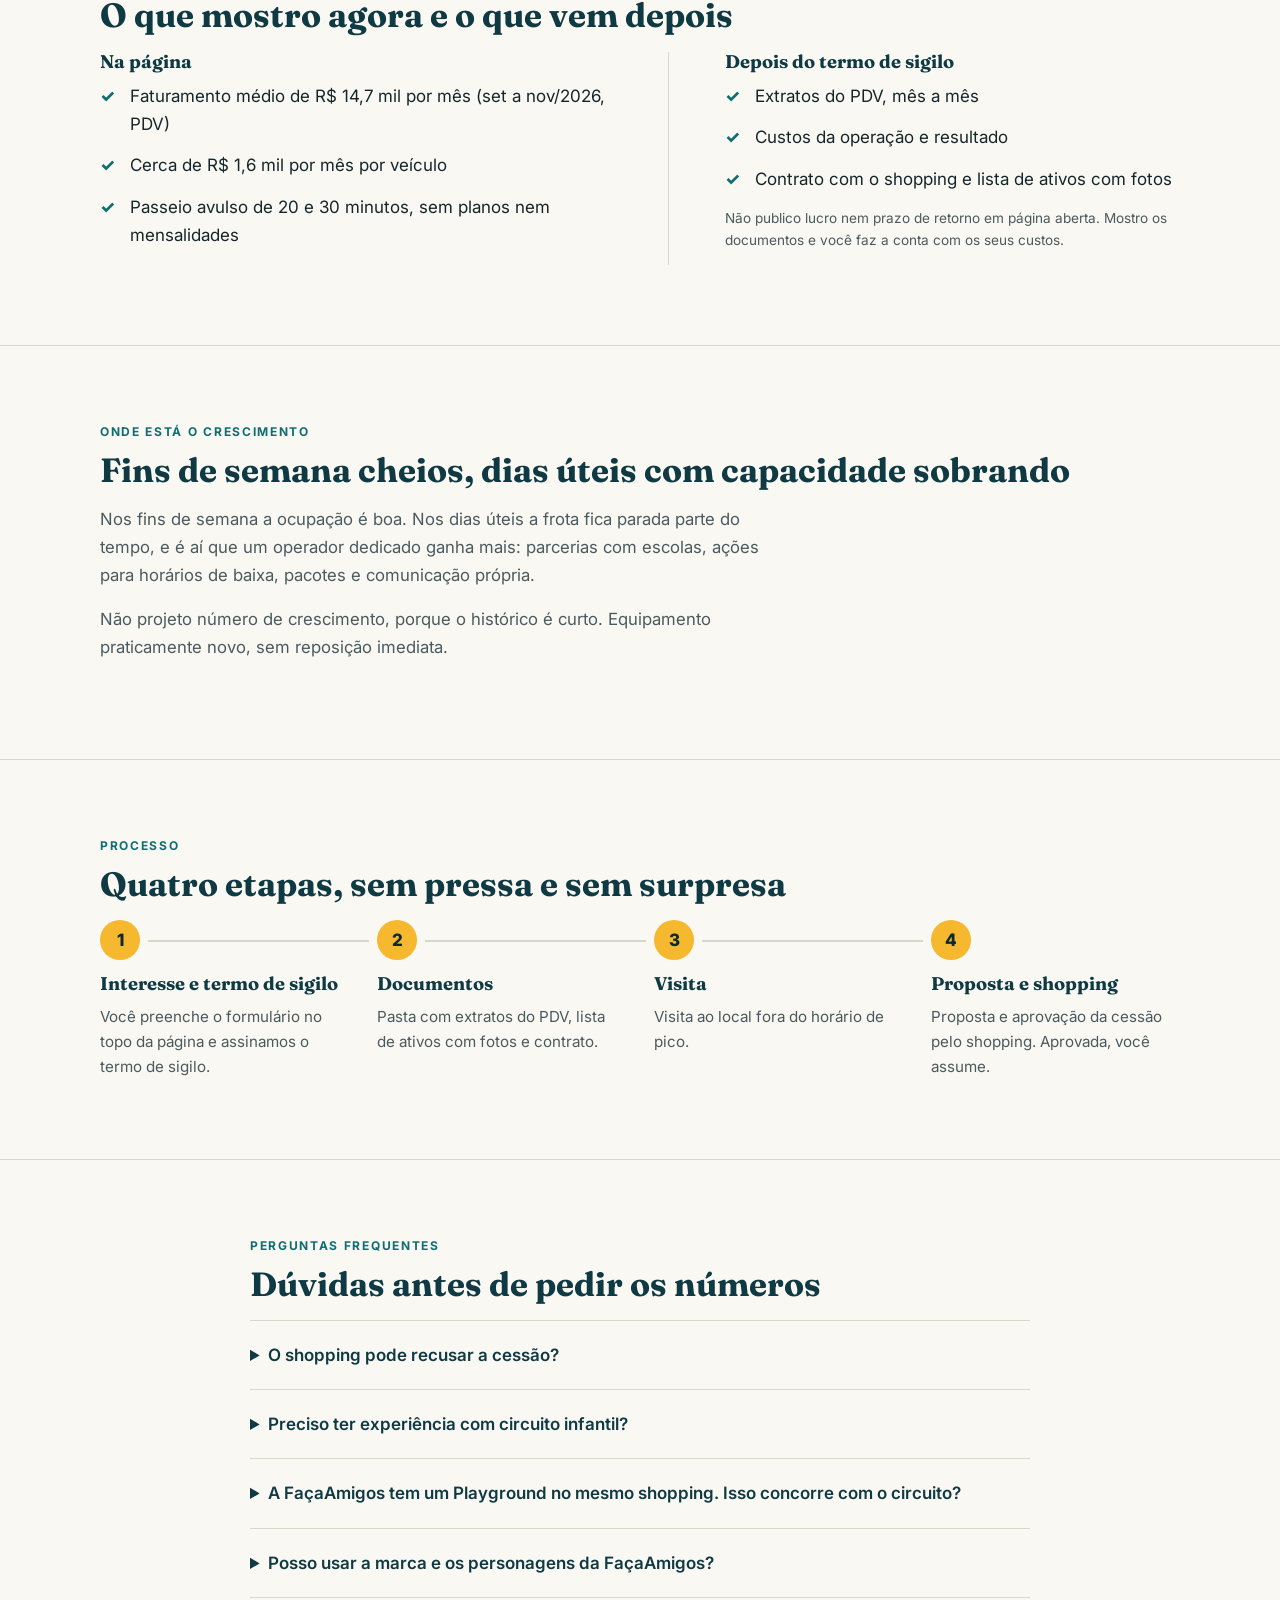
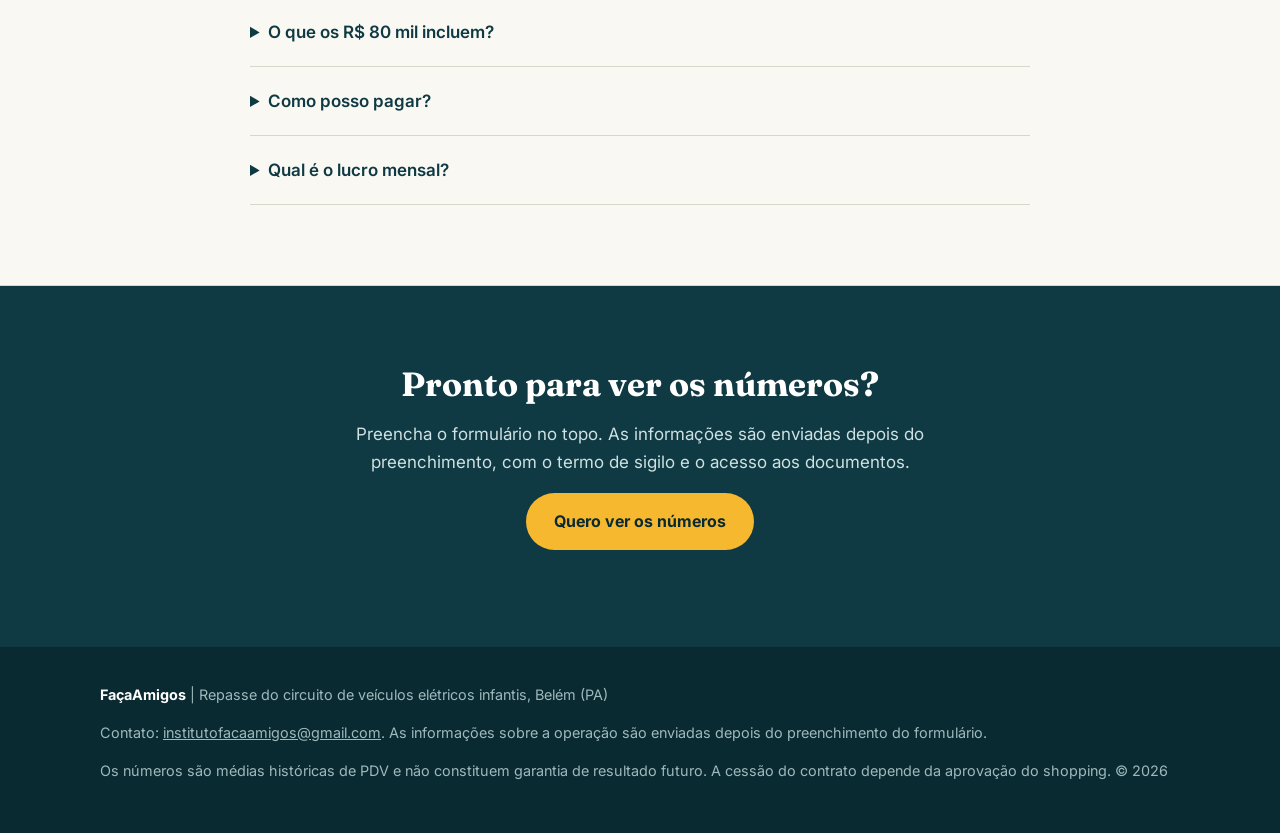
==== commit d17209b2: "feat: frota de 9 veículos com a divisão confirmada Co-Authored-By: Claude Sonnet 5.5 <noreply@anthro" ====
--- a/circuito/index.html
+++ b/circuito/index.html
@@ -46,7 +46,7 @@
       <div class="stats" aria-label="Números da operação">
         <div><b class="price">R$ 80.000</b><span>valor de venda</span></div>
         <div><b>R$ 14,7 mil</b><span>faturamento médio por mês (PDV, set a nov/2026)</span></div>
-        <div><b>8</b><span>veículos, 4 deles pelúcias</span></div>
+        <div><b>9</b><span>veículos, 4 deles pelúcias</span></div>
       </div>
       <p class="note">Faturamento é receita bruta e média histórica, não lucro nem garantia de resultado.</p>
     </div>
@@ -93,7 +93,7 @@
       <img class="p" src="images/circuito-quiosque-painel.jpg" alt="Painel de vídeo do quiosque exibindo a frota de carrinhos elétricos" loading="lazy" width="1000" height="1333">
       <img class="p" src="images/circuito-pelucia-frota.jpg" alt="Pelúcia elétrica em primeiro plano e buggy ao fundo" loading="lazy" width="1000" height="1333">
       <img class="w" src="images/circuito-caminhao-bombeiros.jpg" alt="Caminhão de bombeiros elétrico infantil vermelho ao lado de uma moto, sobre o piso de madeira da pista" loading="lazy" width="1400" height="1050">
-      <div class="cap"><h3>Uma frota variada</h3><p>Pelúcias, buggy, caminhão e motos, em uso diário. A lista completa de ativos, com fotos de cada veículo, vem na pasta de documentos depois do termo de sigilo.</p></div>
+      <div class="cap"><h3>Uma frota variada</h3><p>Pelúcias, moto, jipe, carro de bombeiros, SUV e esportivo, em uso diário. A lista completa de ativos, com fotos de cada veículo, vem na pasta de documentos depois do termo de sigilo.</p></div>
     </div>
     <p class="note">Fotos reais. A marca no quiosque é da FaçaAmigos e não faz parte da venda.</p>
   </div>
@@ -107,7 +107,7 @@
       <div>
         <h3>Incluído na venda</h3>
         <ul class="ticks">
-          <li>8 veículos elétricos e acessórios (4 pelúcias e <span class="pend">[PENDENTE] divisão dos outros 4</span>)</li>
+          <li>9 veículos elétricos e acessórios: 4 pelúcias, moto, jipe, carro de bombeiros, SUV branco e esportivo amarelo</li>
           <li>Estrutura da pista e equipamentos de apoio</li>
           <li>Cessão do contrato de locação com o shopping, sujeita à aprovação dele</li>
           <li>Procedimentos operacionais documentados</li>
@@ -134,7 +134,7 @@
         <h3>Na página</h3>
         <ul class="ticks">
           <li>Faturamento médio de R$ 14,7 mil por mês (set a nov/2026, PDV)</li>
-          <li>Cerca de R$ 1,8 mil por mês por veículo</li>
+          <li>Cerca de R$ 1,6 mil por mês por veículo</li>
           <li>Passeio avulso de 20 e 30 minutos, sem planos nem mensalidades</li>
         </ul>
       </div>
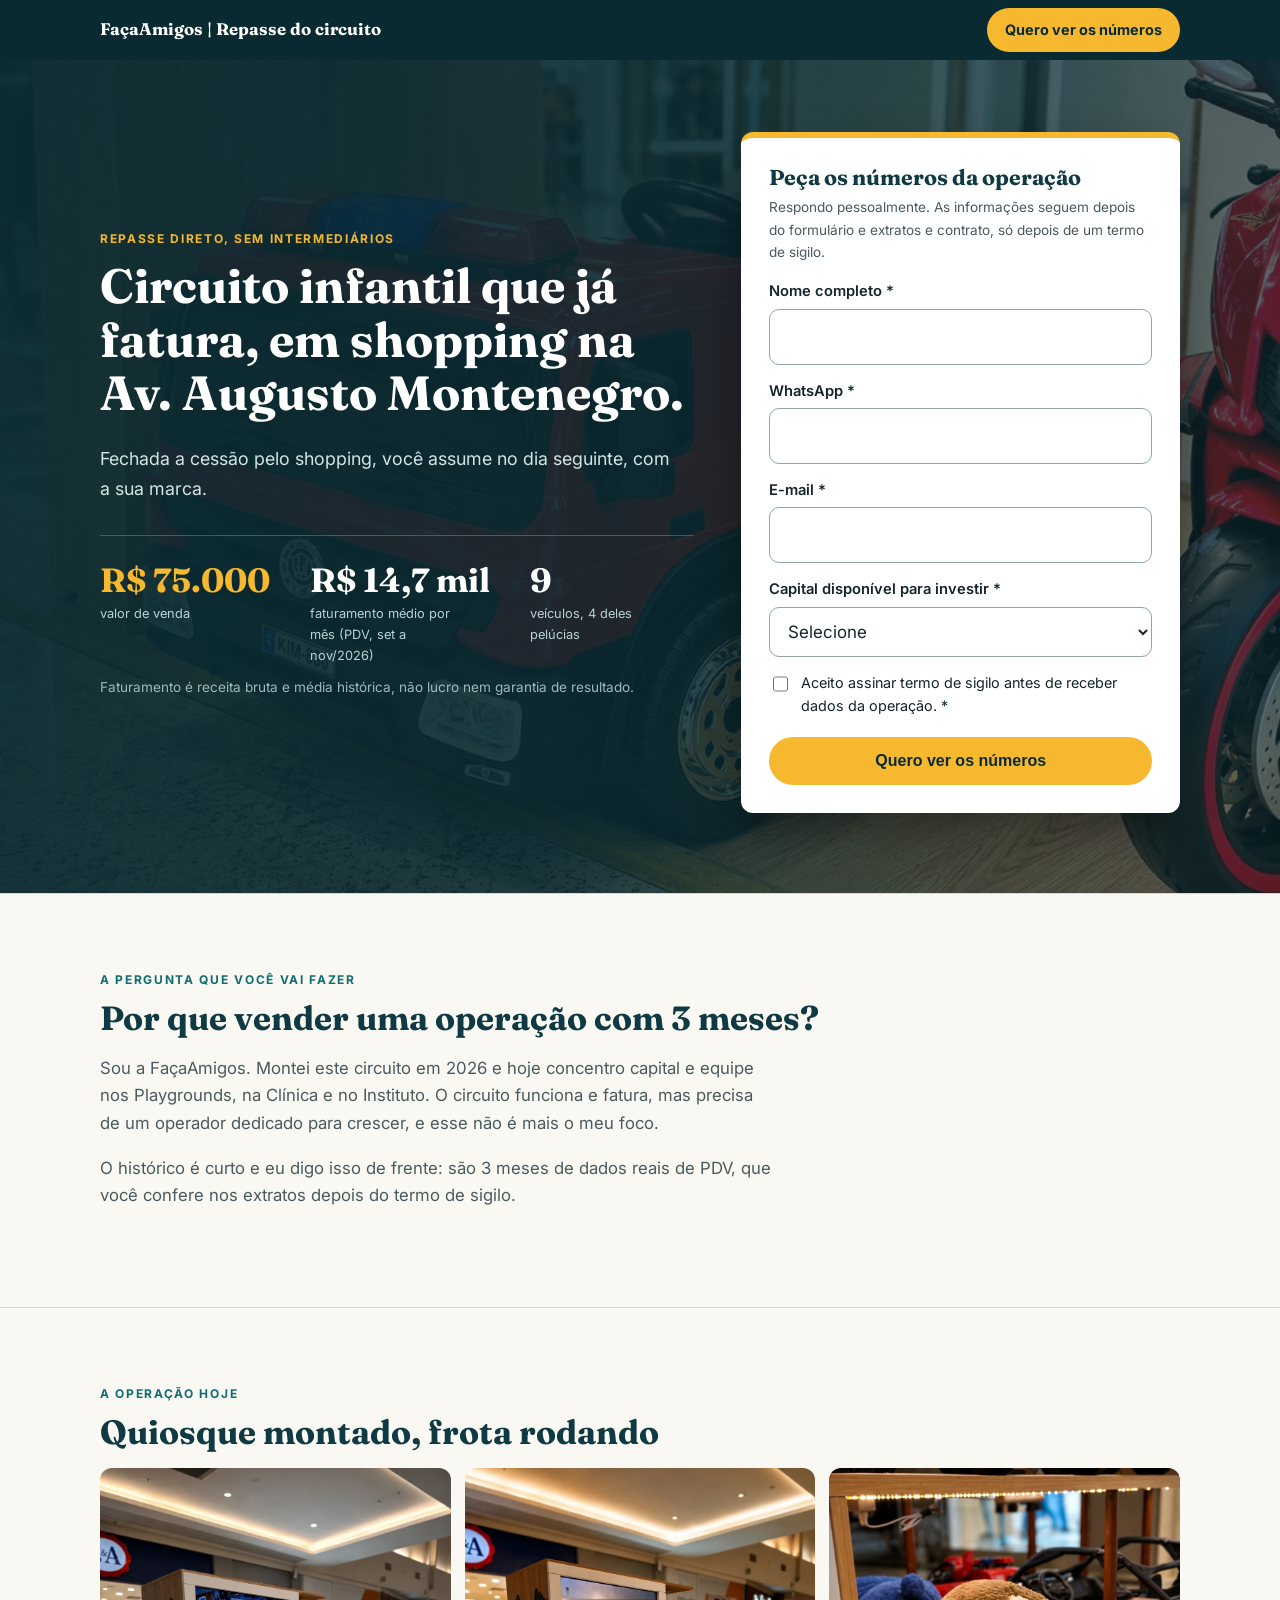
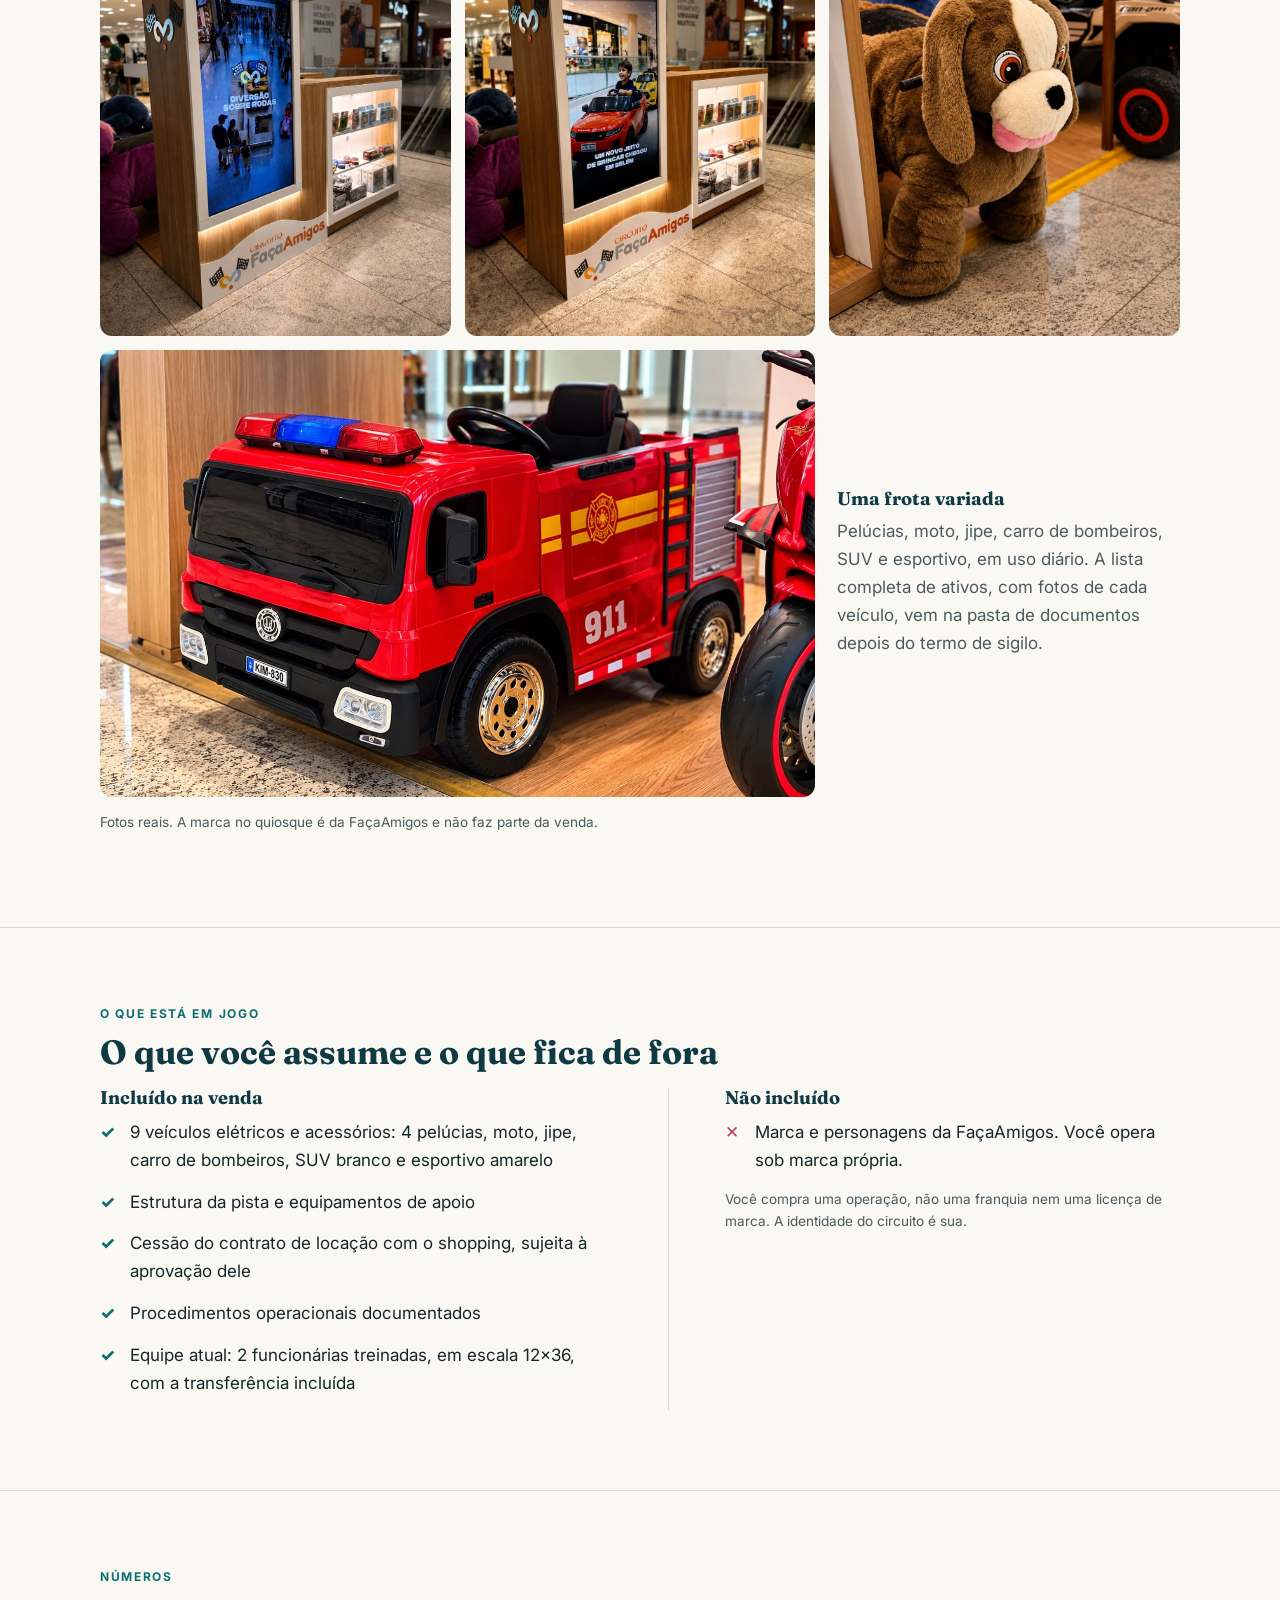
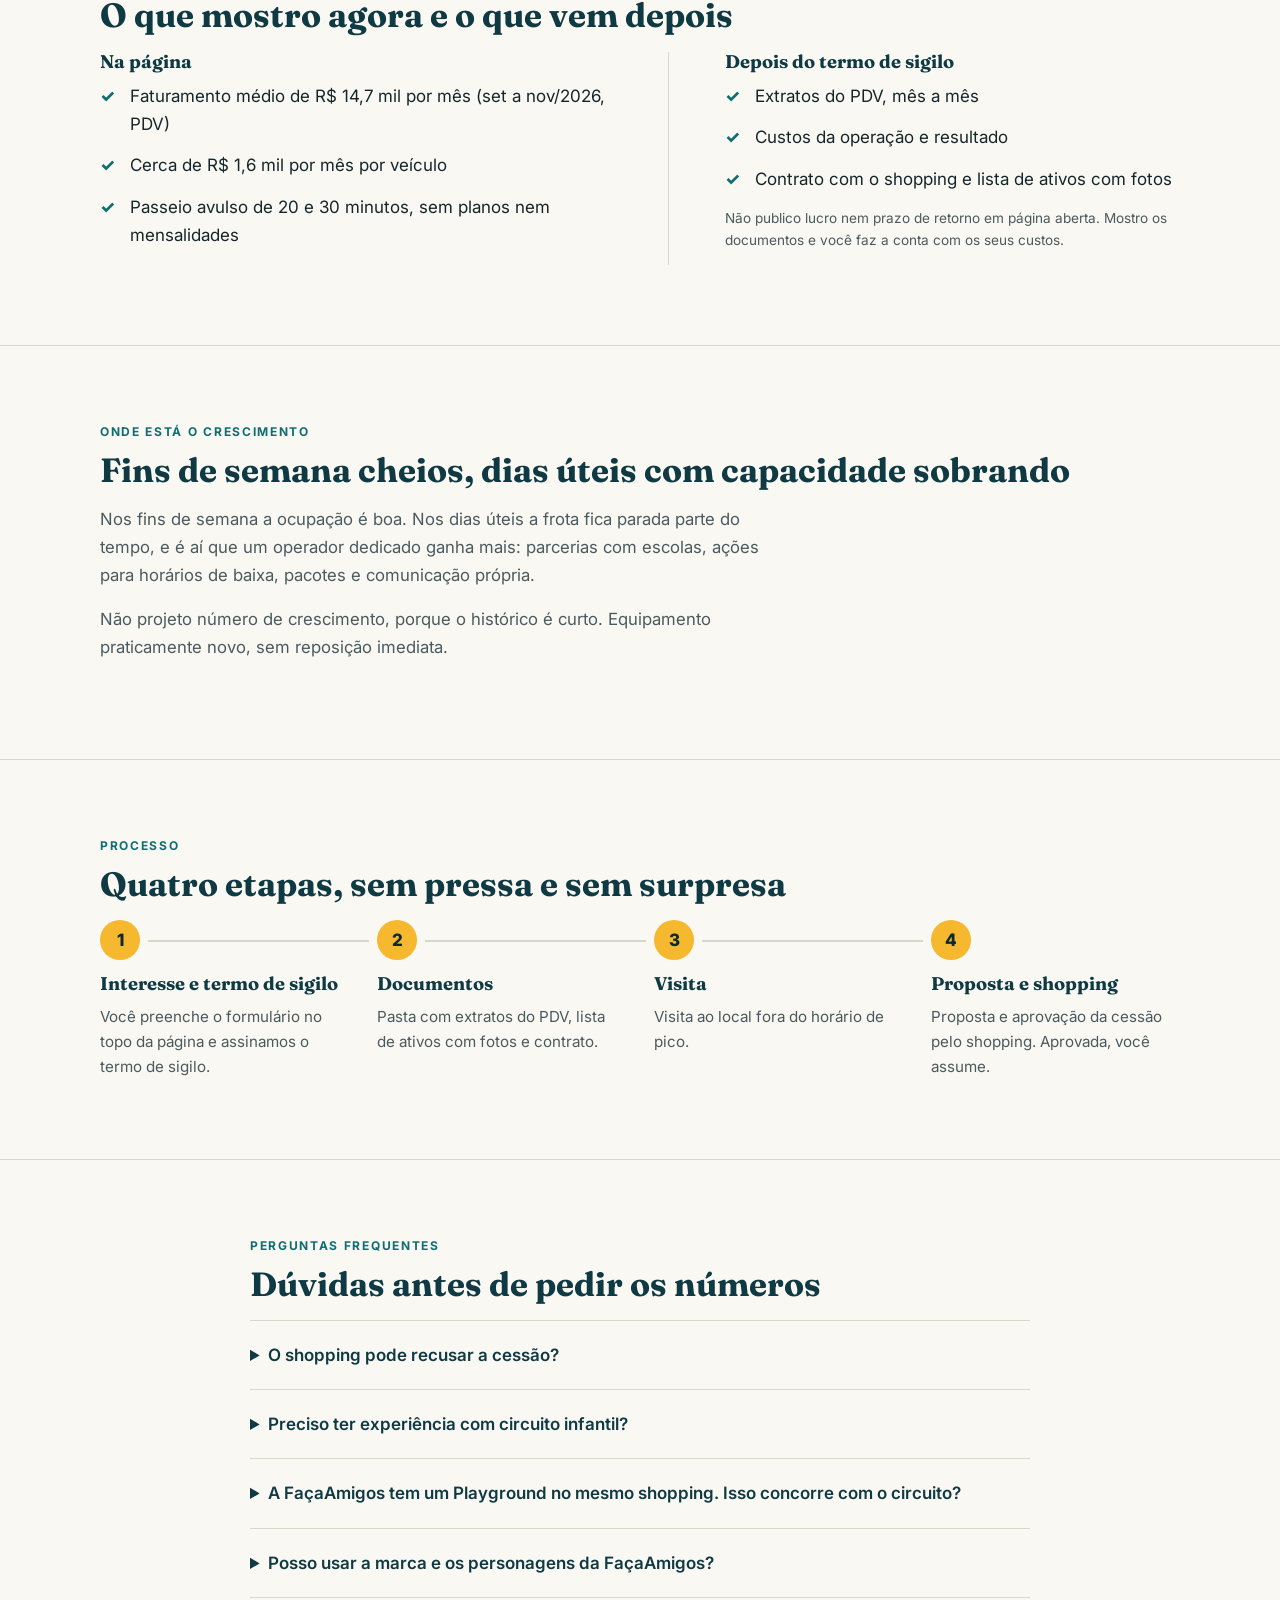
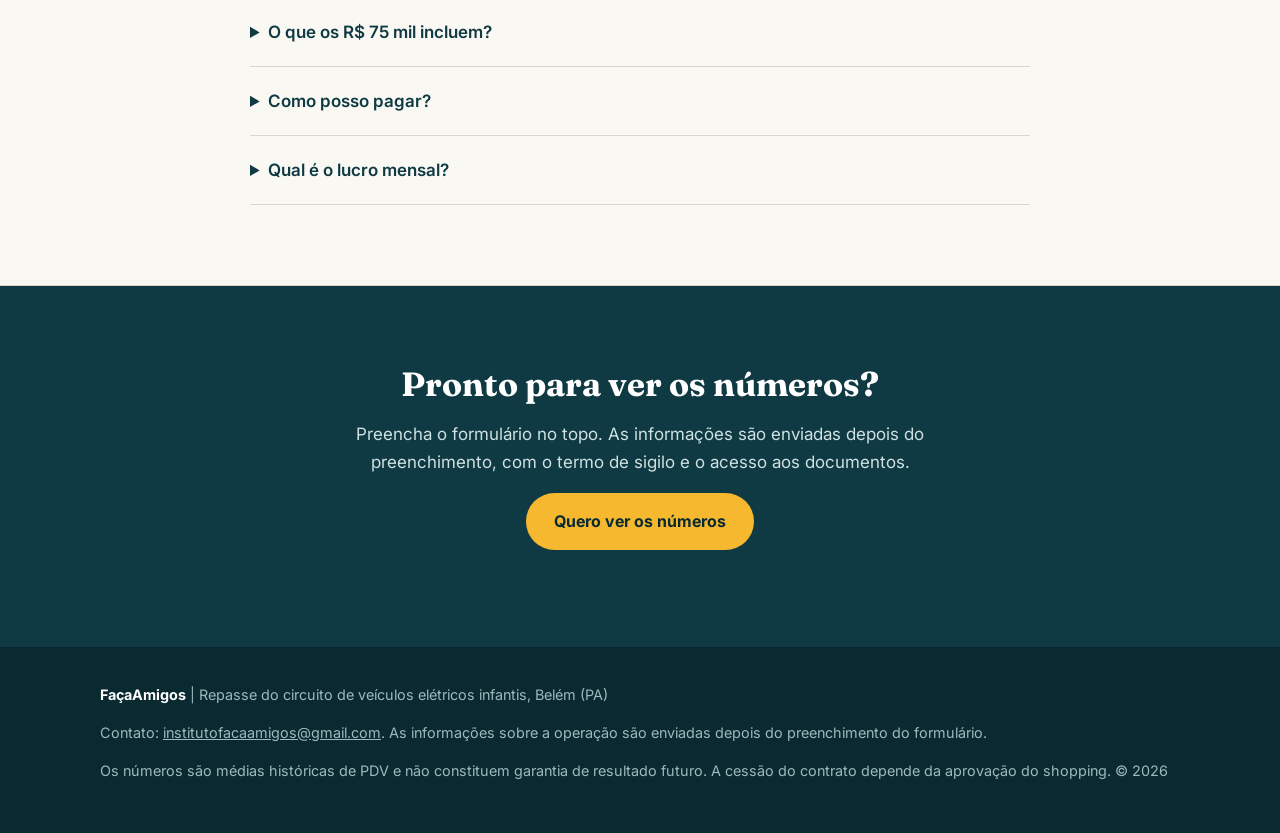
==== commit 9d6c1a48: "feat: valor de venda R$ 75.000 e remove frases de custo Co-Authored-By: Claude Sonnet 5.5 <noreply@a" ====
--- a/circuito/index.html
+++ b/circuito/index.html
@@ -4,11 +4,11 @@
   <meta charset="utf-8">
   <meta name="viewport" content="width=device-width, initial-scale=1">
   <title>Circuito infantil que já fatura | Av. Augusto Montenegro, Belém</title>
-  <meta name="description" content="Assuma um circuito de veículos elétricos infantis que já fatura, em shopping na Av. Augusto Montenegro, em Belém. Valor de venda R$ 80 mil, com cessão de contrato.">
+  <meta name="description" content="Assuma um circuito de veículos elétricos infantis que já fatura, em shopping na Av. Augusto Montenegro, em Belém. Valor de venda R$ 75 mil, com cessão de contrato.">
   <link rel="canonical" href="https://franquia-belem.netlify.app/circuito/">
   <meta property="og:type" content="website">
-  <meta property="og:title" content="Circuito infantil que já fatura | Repasse R$ 80 mil">
-  <meta property="og:description" content="Operação em andamento, faturamento médio de R$ 14,7 mil por mês (PDV). Valor de venda R$ 80.000.">
+  <meta property="og:title" content="Circuito infantil que já fatura | Repasse R$ 75 mil">
+  <meta property="og:description" content="Operação em andamento, faturamento médio de R$ 14,7 mil por mês (PDV). Valor de venda R$ 75.000.">
   <meta property="og:url" content="https://franquia-belem.netlify.app/circuito/">
   <meta property="og:image" content="https://franquia-belem.netlify.app/circuito/images/circuito-quiosque-frente.jpg">
   <meta property="og:locale" content="pt_BR">
@@ -42,9 +42,9 @@
     <div class="copy">
       <span class="eyebrow" style="color:var(--amarelo)">Repasse direto, sem intermediários</span>
       <h1>Circuito infantil que já fatura, em shopping na Av. Augusto Montenegro.</h1>
-      <p class="lead">Sem obra, sem importação, sem meses até a primeira venda. Fechada a cessão pelo shopping, você assume no dia seguinte, com a sua marca.</p>
+      <p class="lead">Fechada a cessão pelo shopping, você assume no dia seguinte, com a sua marca.</p>
       <div class="stats" aria-label="Números da operação">
-        <div><b class="price">R$ 80.000</b><span>valor de venda</span></div>
+        <div><b class="price">R$ 75.000</b><span>valor de venda</span></div>
         <div><b>R$ 14,7 mil</b><span>faturamento médio por mês (PDV, set a nov/2026)</span></div>
         <div><b>9</b><span>veículos, 4 deles pelúcias</span></div>
       </div>
@@ -62,8 +62,8 @@
         <div><label for="capital">Capital disponível para investir *</label>
           <select id="capital" name="capital" required>
             <option value="">Selecione</option>
-            <option>Até R$ 80 mil</option>
-            <option>De R$ 80 mil a R$ 150 mil</option>
+            <option>Até R$ 75 mil</option>
+            <option>De R$ 75 mil a R$ 150 mil</option>
             <option>Acima de R$ 150 mil</option>
           </select></div>
         <label class="check"><input type="checkbox" name="aceite_sigilo" value="sim" required> Aceito assinar termo de sigilo antes de receber dados da operação. *</label>
@@ -181,7 +181,7 @@
     <details><summary>Preciso ter experiência com circuito infantil?</summary><p>Não é pré-requisito. A operação tem procedimentos documentados. Quem aproveita melhor o potencial é quem vai estar presente na gestão.</p></details>
     <details><summary>A FaçaAmigos tem um Playground no mesmo shopping. Isso concorre com o circuito?</summary><p>Mantenho um Playground no mesmo shopping. São produtos diferentes: o Playground é um espaço de brincar, e o circuito é passeio em veículos elétricos. Aceito cláusula de não concorrência, a combinar com você, para que a operação que você comprar não dispute o mesmo público comigo.</p></details>
     <details><summary>Posso usar a marca e os personagens da FaçaAmigos?</summary><p>Não. Marca e personagens não estão incluídos. Você opera sob marca própria.</p></details>
-    <details><summary>O que os R$ 80 mil incluem?</summary><p>É o valor agregado da operação: veículos, acessórios, estrutura da pista, equipamentos de apoio e cessão do contrato com o shopping (sujeita à aprovação). Sem custo de obra, marcenaria, importação ou serviços de terceiros para começar.</p></details>
+    <details><summary>O que os R$ 75 mil incluem?</summary><p>É o valor agregado da operação: veículos, acessórios, estrutura da pista, equipamentos de apoio e cessão do contrato com o shopping (sujeita à aprovação).</p></details>
     <details><summary>Como posso pagar?</summary><p><span class="pend">[PENDENTE] condições de pagamento</span></p></details>
     <details><summary>Qual é o lucro mensal?</summary><p>Não publico lucro em página aberta. O faturamento médio é de R$ 14,7 mil por mês. Custos e resultado vêm com os documentos, depois do termo de sigilo.</p></details>
   </div>
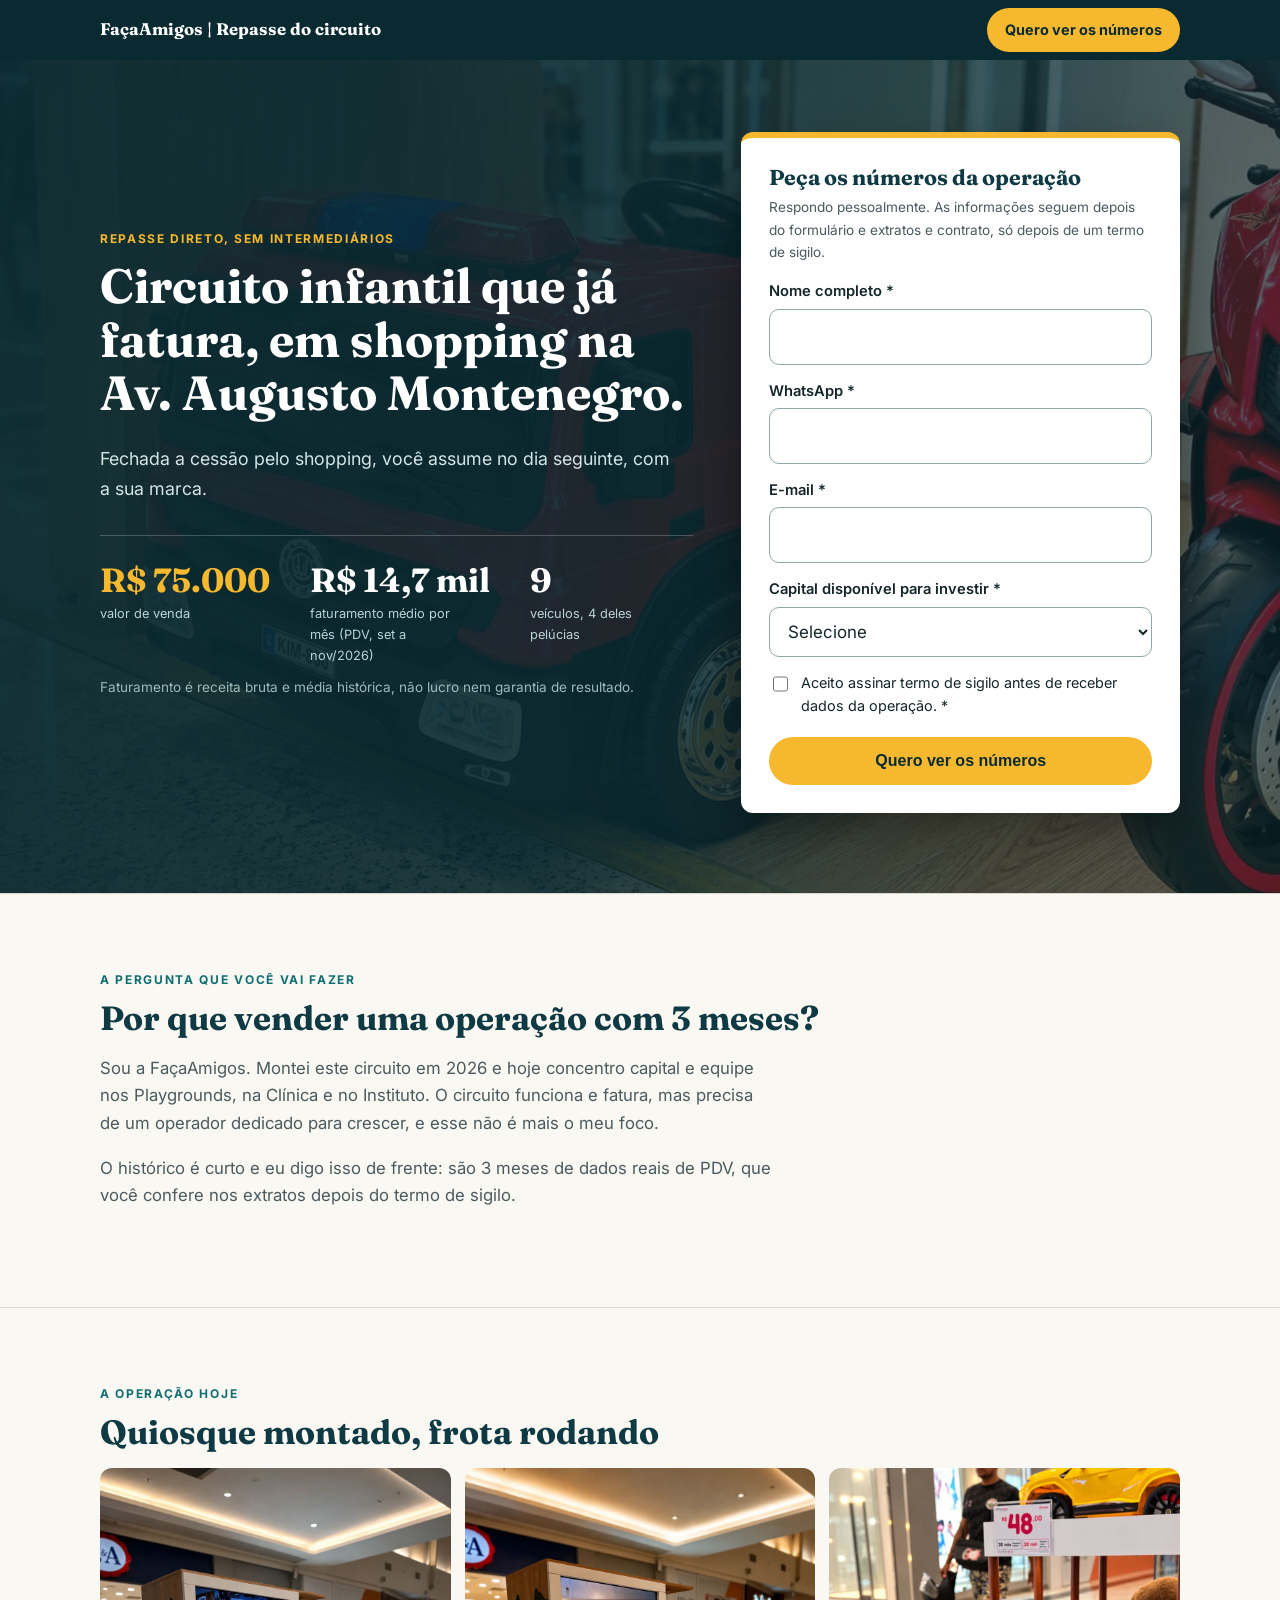
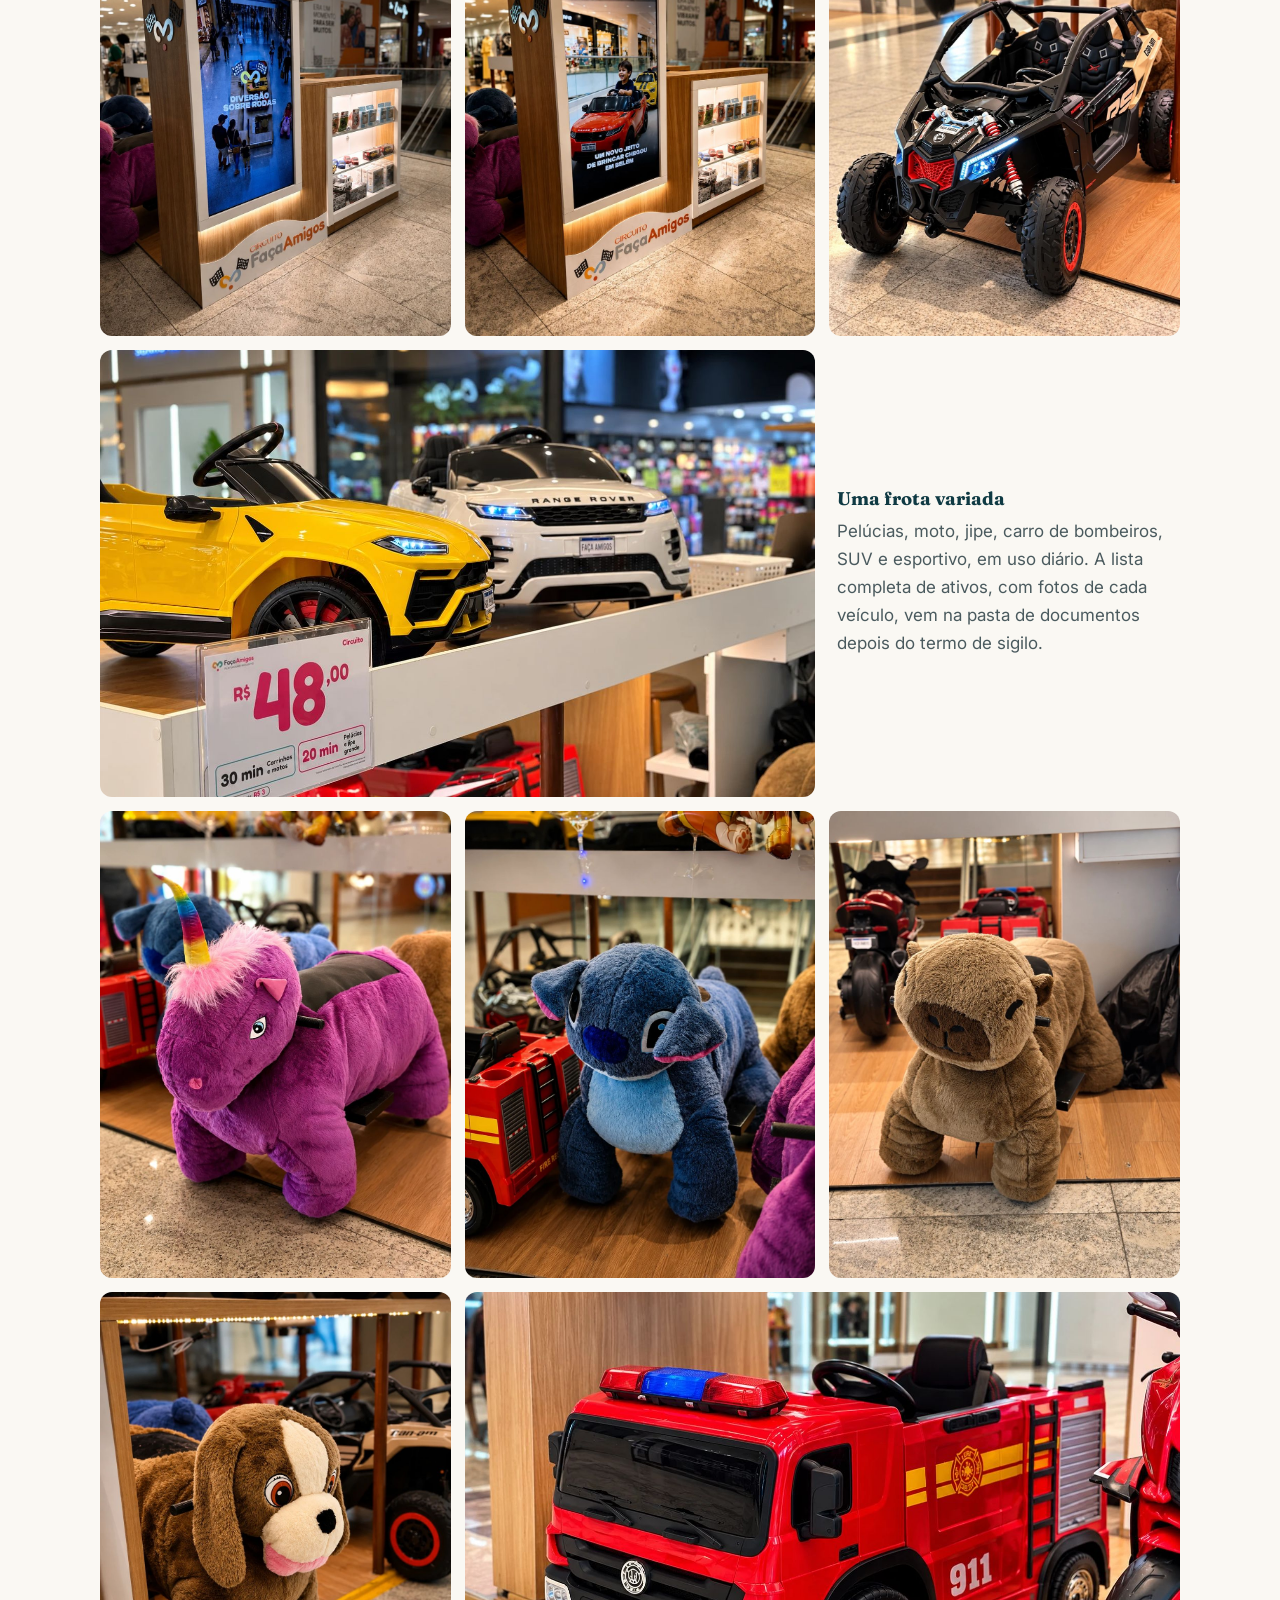
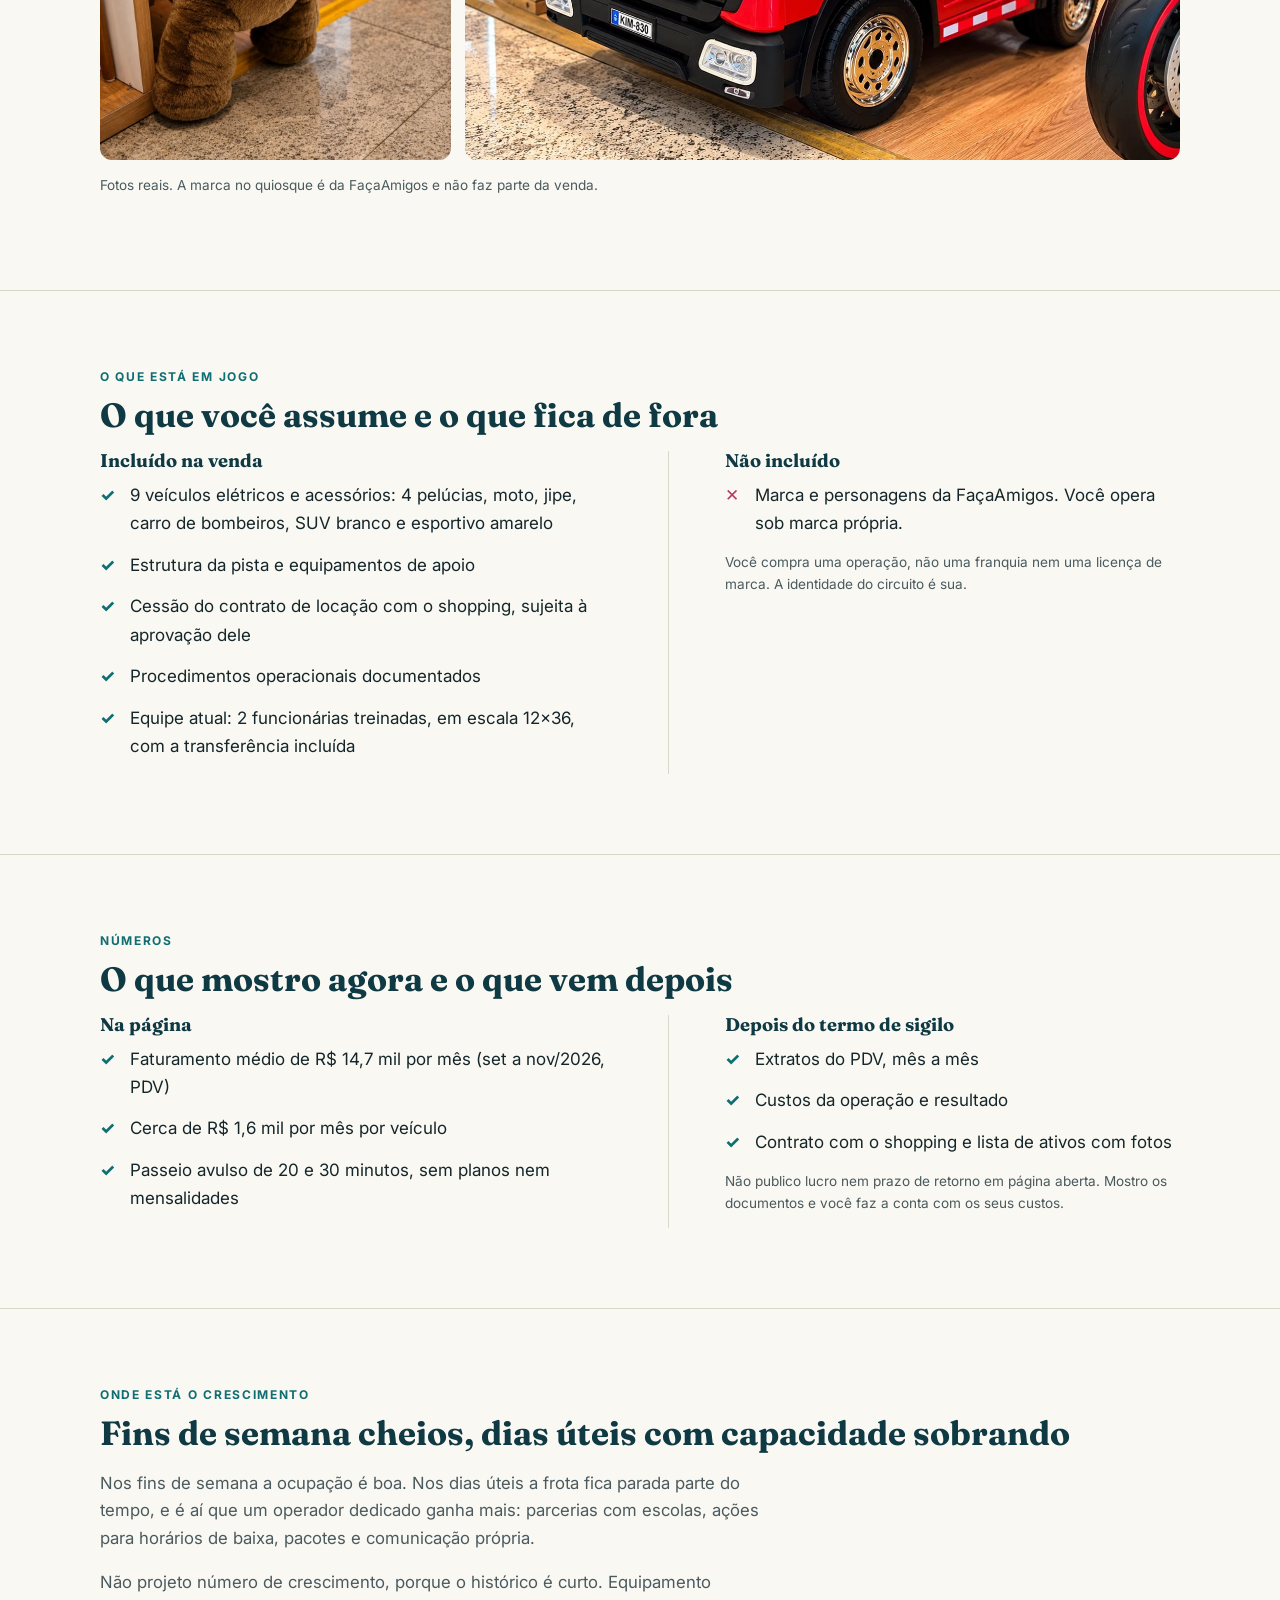
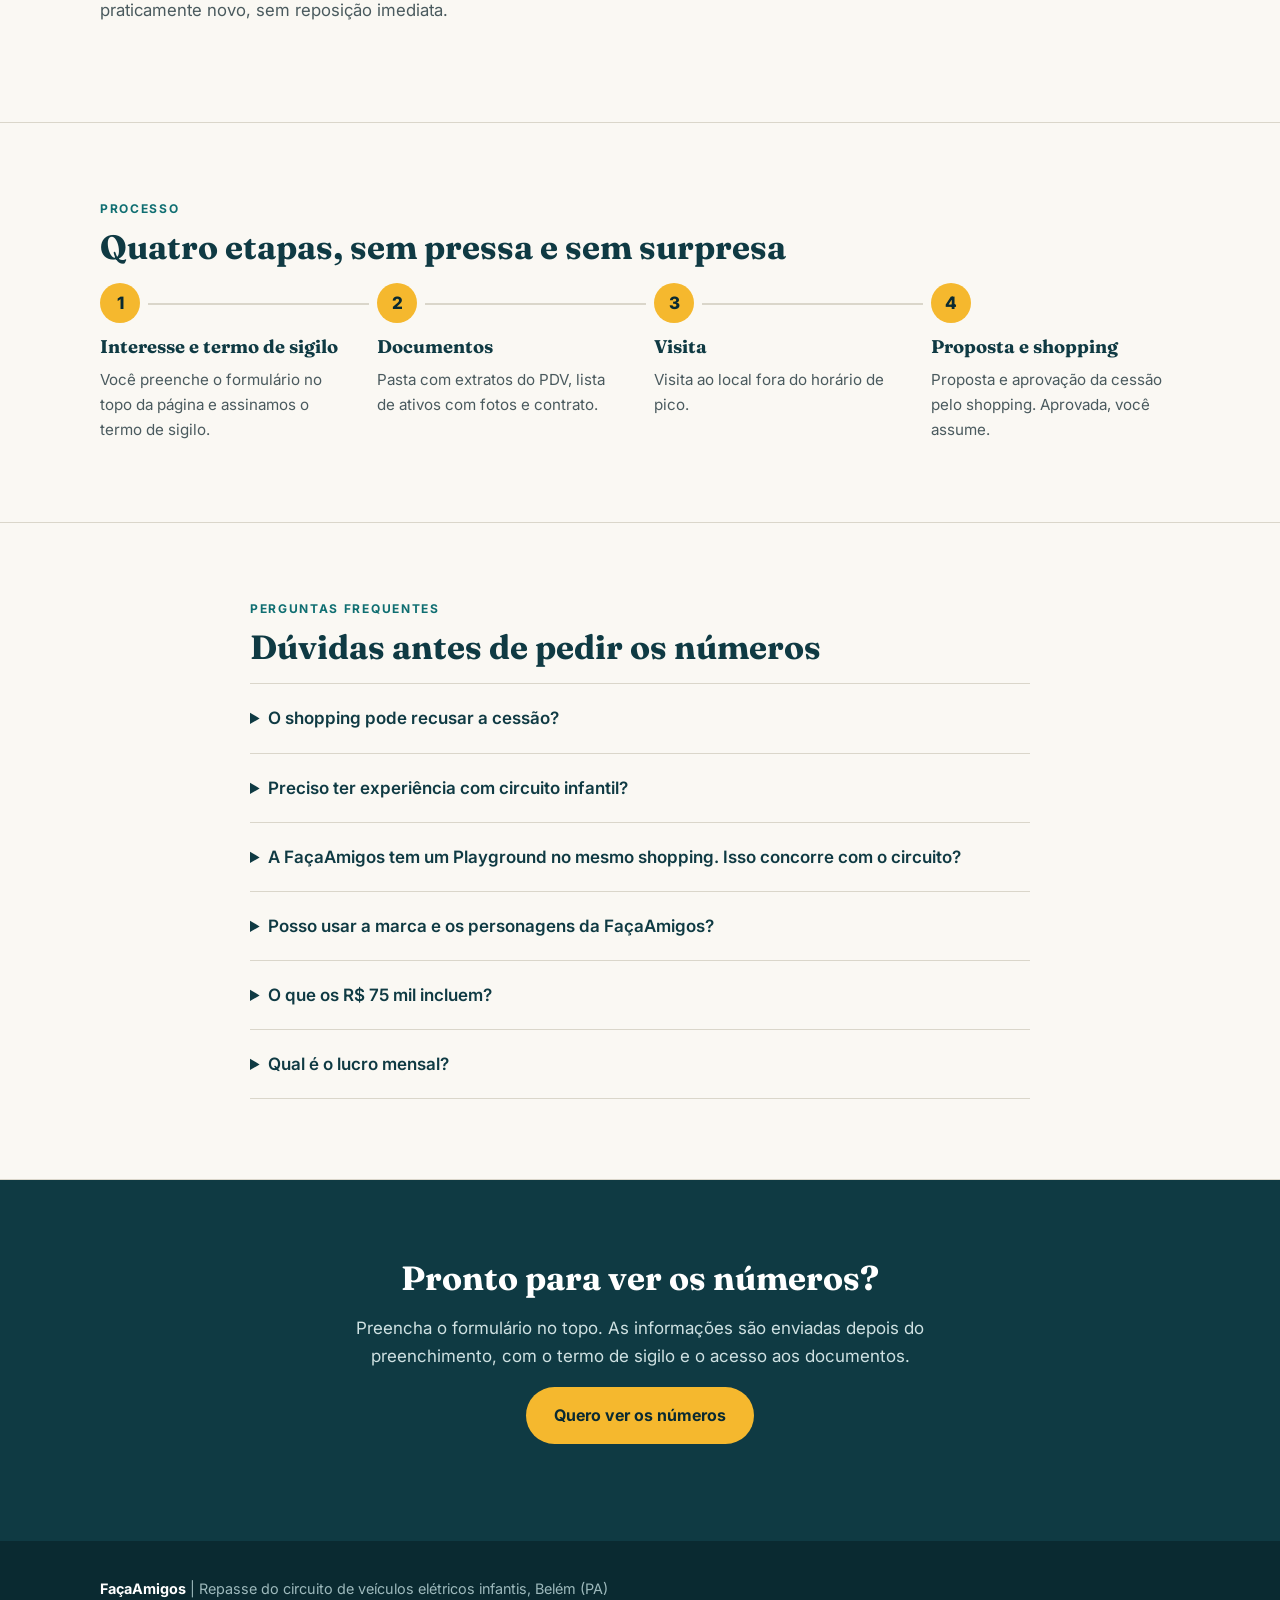
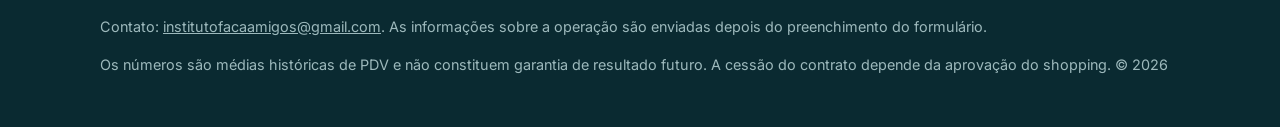
==== commit 0304bf93: "feat: publica novas fotos da frota e remove condições de pagamento do FAQ Co-Authored-By: Claude Son" ====
--- a/circuito/index.html
+++ b/circuito/index.html
@@ -91,9 +91,14 @@
     <div class="gallery">
       <img class="p" src="images/circuito-quiosque-frente.jpg" alt="Quiosque do circuito com painel de vídeo e vitrine, em shopping de Belém" loading="lazy" width="1000" height="1333">
       <img class="p" src="images/circuito-quiosque-painel.jpg" alt="Painel de vídeo do quiosque exibindo a frota de carrinhos elétricos" loading="lazy" width="1000" height="1333">
-      <img class="p" src="images/circuito-pelucia-frota.jpg" alt="Pelúcia elétrica em primeiro plano e buggy ao fundo" loading="lazy" width="1000" height="1333">
+      <img class="p p3" src="images/circuito-buggy.jpg" alt="Buggy elétrico infantil bege e preto sobre a pista de madeira" loading="lazy" width="1000" height="1333">
+      <img class="w" src="images/circuito-carros-amarelo-branco.jpg" alt="Esportivo amarelo e SUV branco elétricos infantis sobre a prateleira da pista" loading="lazy" width="1400" height="1050">
+      <div class="cap"><h3>Uma frota variada</h3><p>Pelúcias, moto, jipe, carro de bombeiros, SUV e esportivo, em uso diário. A lista completa de ativos, com fotos de cada veículo, vem na pasta de documentos depois do termo de sigilo.</p></div>
+      <img class="p" src="images/circuito-pelucia-unicornio.jpg" alt="Pelúcia elétrica de unicórnio roxo com chifre colorido" loading="lazy" width="1000" height="1333">
+      <img class="p" src="images/circuito-pelucia-azul.jpg" alt="Pelúcia elétrica azul ao lado do carro de bombeiros" loading="lazy" width="1000" height="1333">
+      <img class="p p3" src="images/circuito-pelucia-capivara.jpg" alt="Pelúcia elétrica de capivara marrom, com moto e carro de bombeiros ao fundo" loading="lazy" width="1000" height="1333">
+      <img class="p p3" src="images/circuito-pelucia-frota.jpg" alt="Pelúcia elétrica de cachorro em primeiro plano e buggy ao fundo" loading="lazy" width="1000" height="1333">
       <img class="w" src="images/circuito-caminhao-bombeiros.jpg" alt="Caminhão de bombeiros elétrico infantil vermelho ao lado de uma moto, sobre o piso de madeira da pista" loading="lazy" width="1400" height="1050">
-      <div class="cap"><h3>Uma frota variada</h3><p>Pelúcias, moto, jipe, carro de bombeiros, SUV e esportivo, em uso diário. A lista completa de ativos, com fotos de cada veículo, vem na pasta de documentos depois do termo de sigilo.</p></div>
     </div>
     <p class="note">Fotos reais. A marca no quiosque é da FaçaAmigos e não faz parte da venda.</p>
   </div>
@@ -182,7 +187,6 @@
     <details><summary>A FaçaAmigos tem um Playground no mesmo shopping. Isso concorre com o circuito?</summary><p>Mantenho um Playground no mesmo shopping. São produtos diferentes: o Playground é um espaço de brincar, e o circuito é passeio em veículos elétricos. Aceito cláusula de não concorrência, a combinar com você, para que a operação que você comprar não dispute o mesmo público comigo.</p></details>
     <details><summary>Posso usar a marca e os personagens da FaçaAmigos?</summary><p>Não. Marca e personagens não estão incluídos. Você opera sob marca própria.</p></details>
     <details><summary>O que os R$ 75 mil incluem?</summary><p>É o valor agregado da operação: veículos, acessórios, estrutura da pista, equipamentos de apoio e cessão do contrato com o shopping (sujeita à aprovação).</p></details>
-    <details><summary>Como posso pagar?</summary><p><span class="pend">[PENDENTE] condições de pagamento</span></p></details>
     <details><summary>Qual é o lucro mensal?</summary><p>Não publico lucro em página aberta. O faturamento médio é de R$ 14,7 mil por mês. Custos e resultado vêm com os documentos, depois do termo de sigilo.</p></details>
   </div>
 </section>
--- a/circuito/style.css
+++ b/circuito/style.css
@@ -106,7 +106,7 @@
   .cols>div+div{border-left:0;padding-left:0;border-top:1px solid var(--line);padding-top:32px}
   .gallery{grid-template-columns:1fr 1fr}
   .gallery .p{grid-column:span 1}
-  .gallery .p:nth-of-type(3){grid-column:span 2;aspect-ratio:4/3}
+  .gallery .p3{grid-column:span 2;aspect-ratio:4/3}
   .gallery .w{grid-column:span 2}
   .gallery .cap{grid-column:span 2}
   .steps{grid-template-columns:1fr;gap:22px}
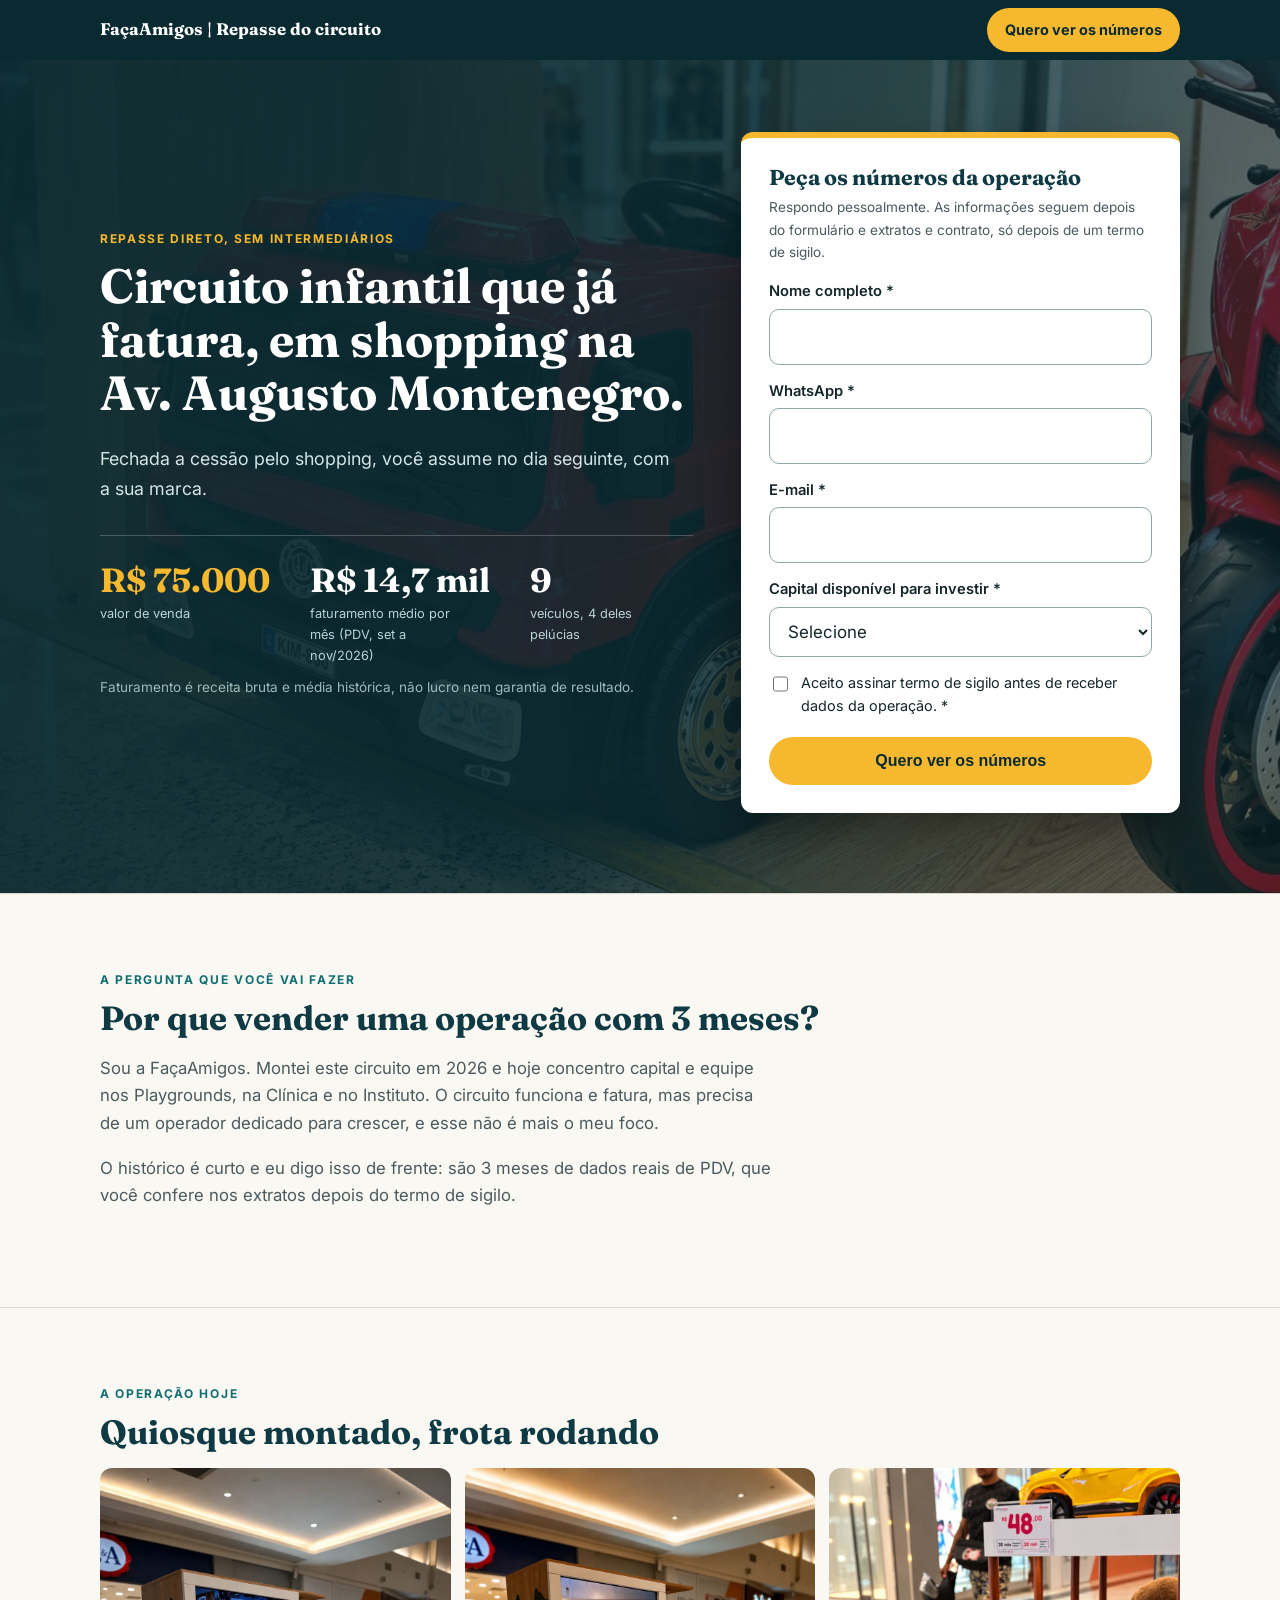
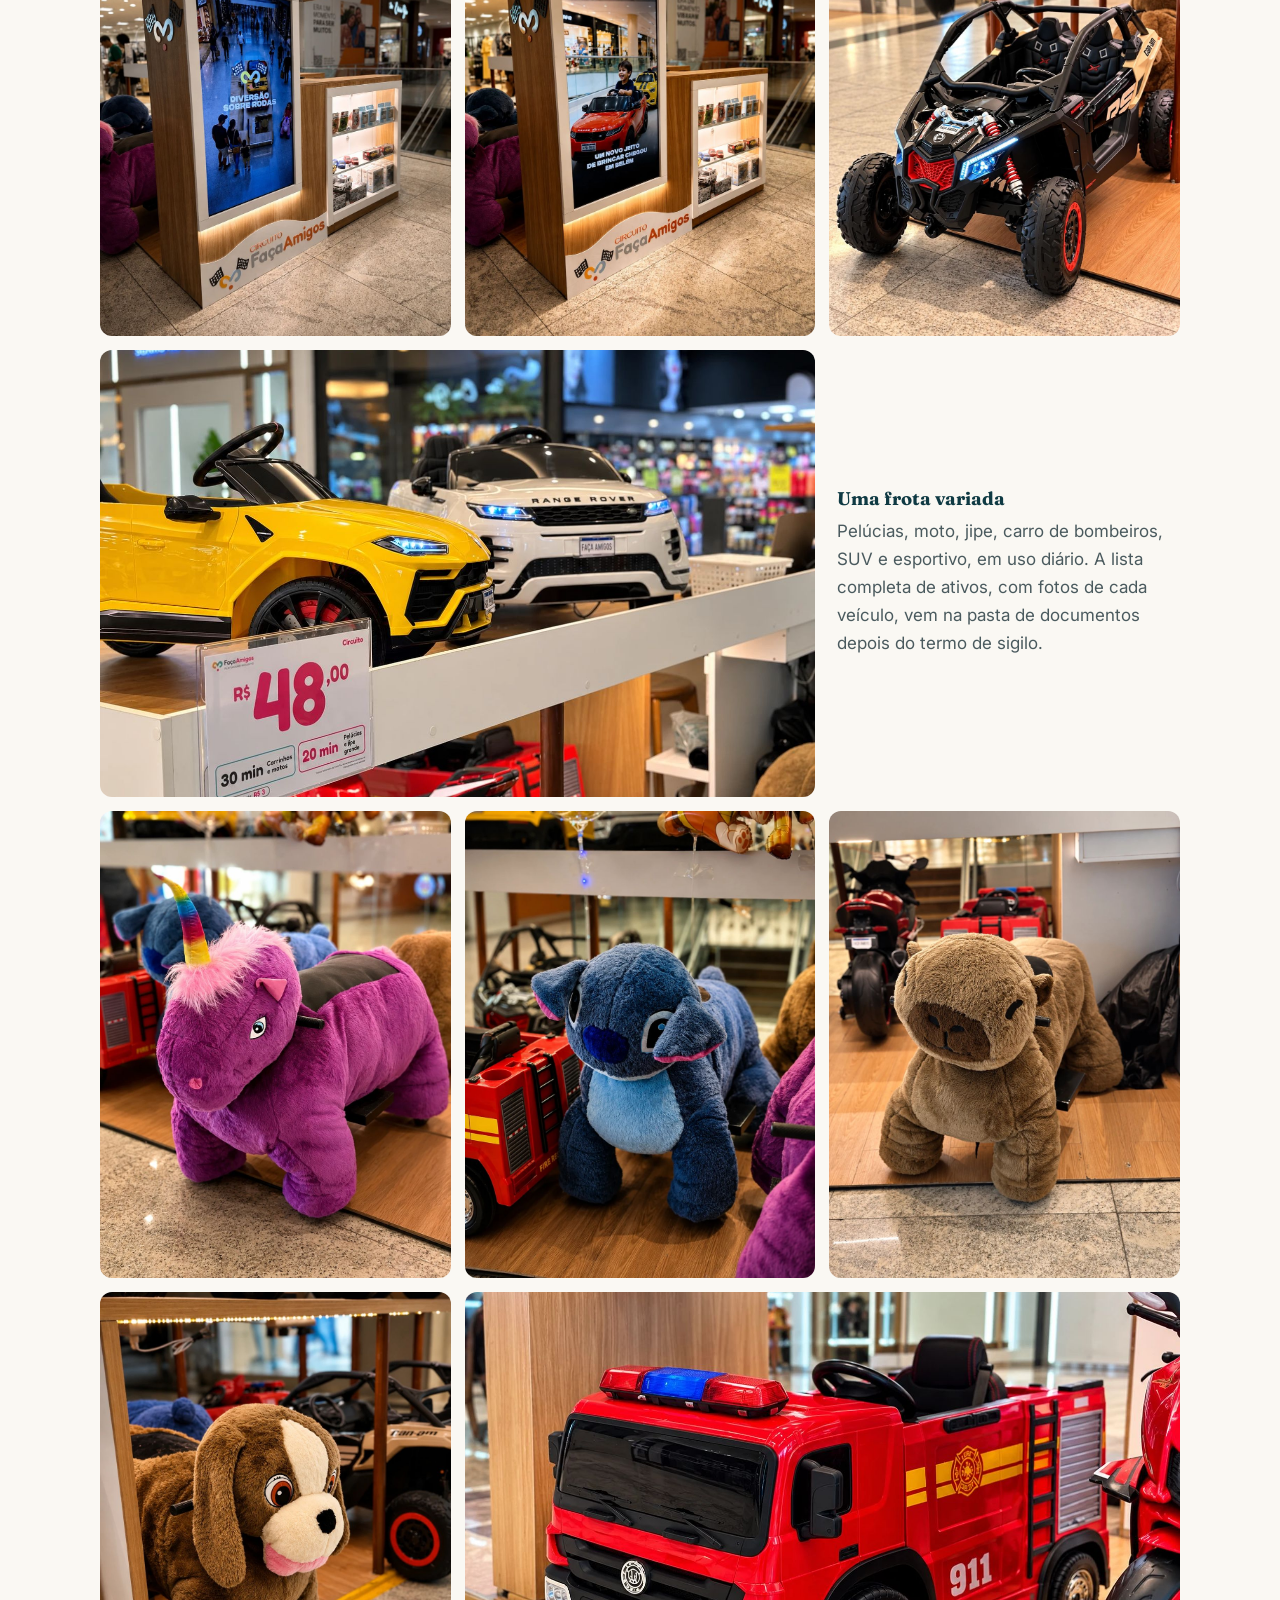
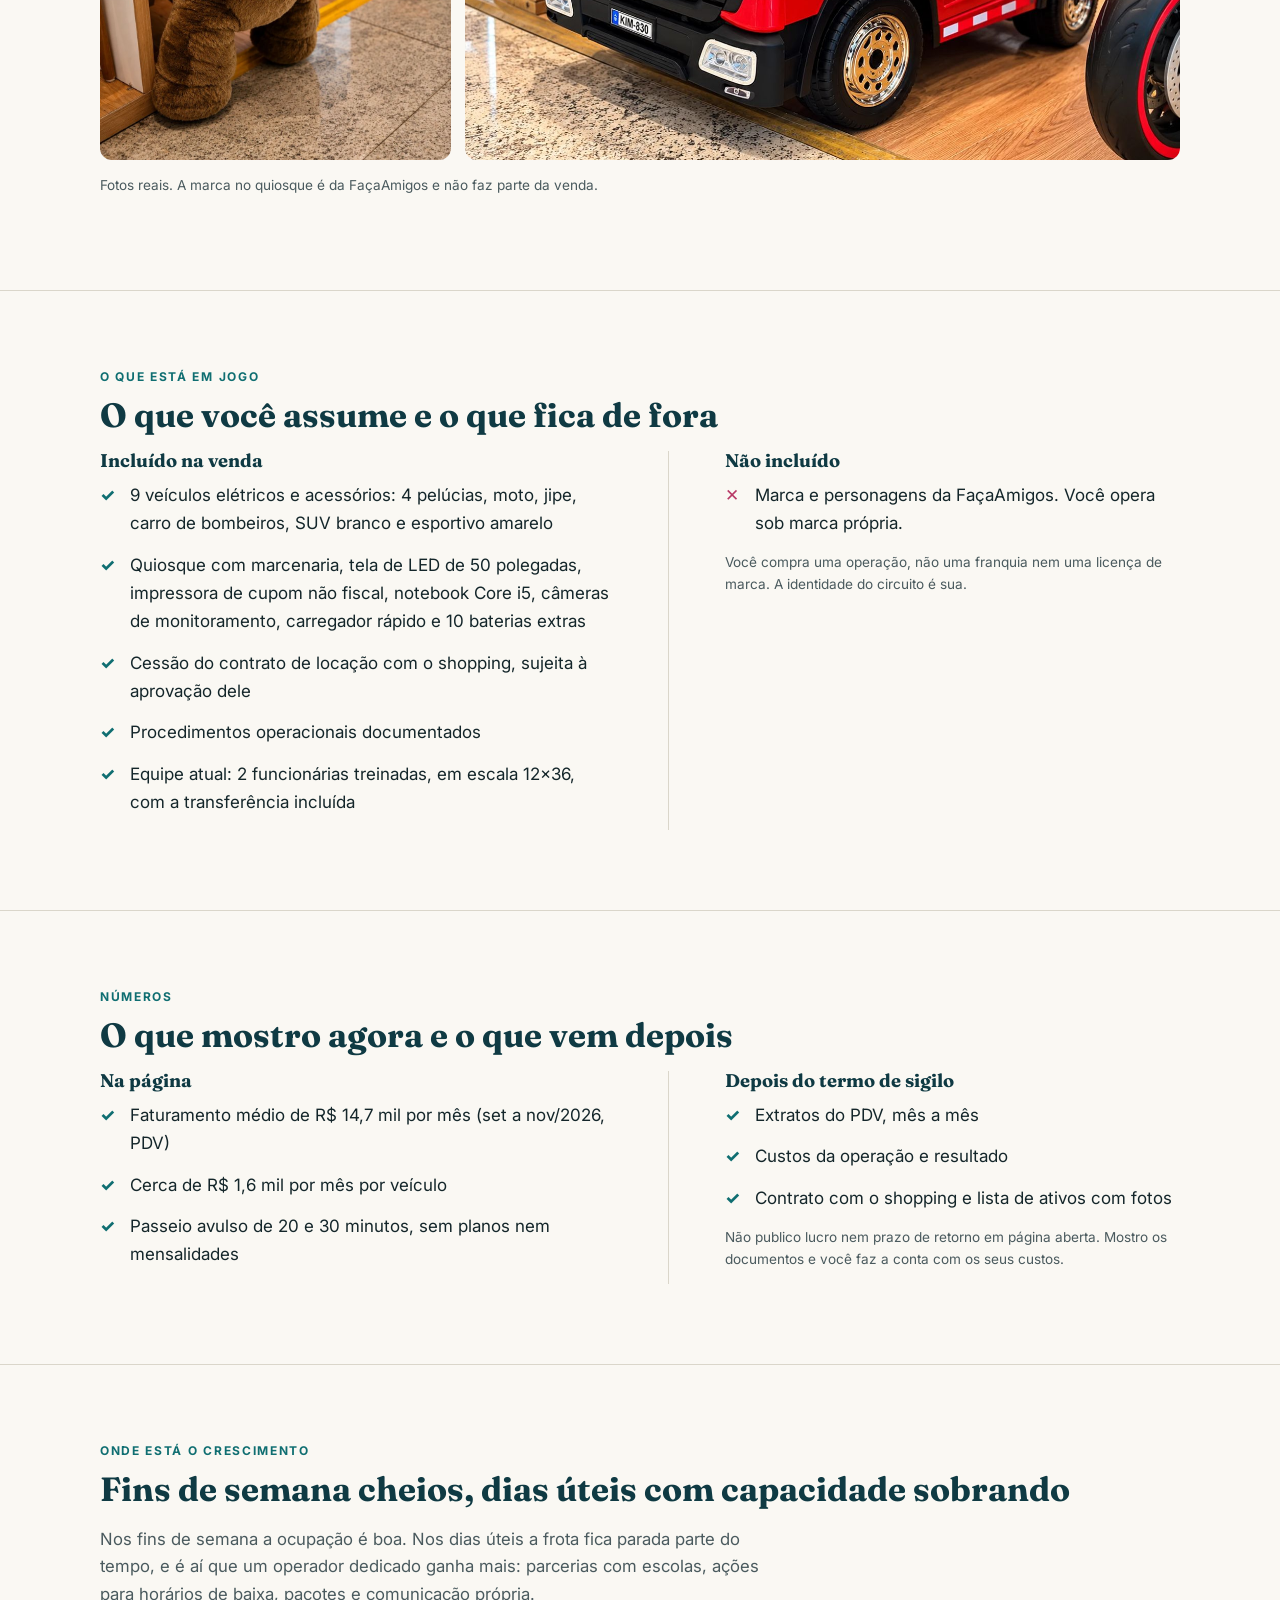
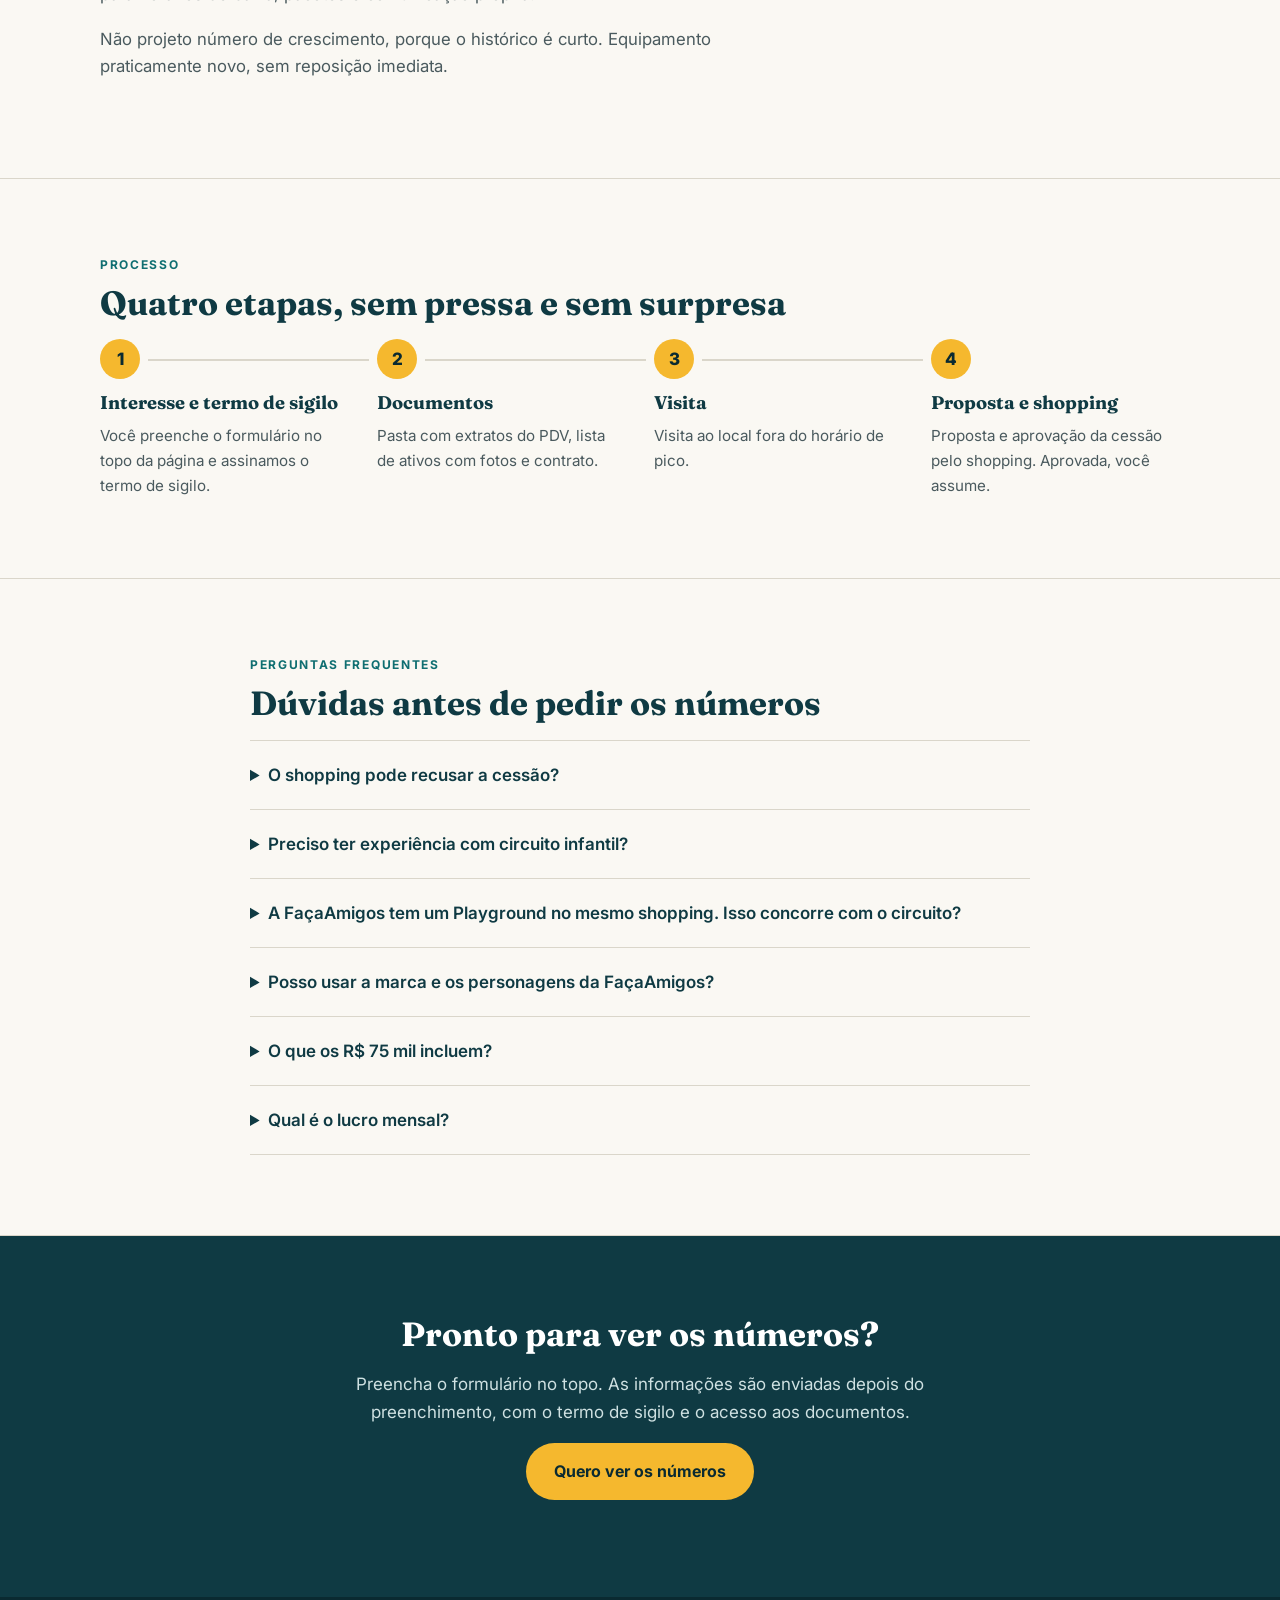
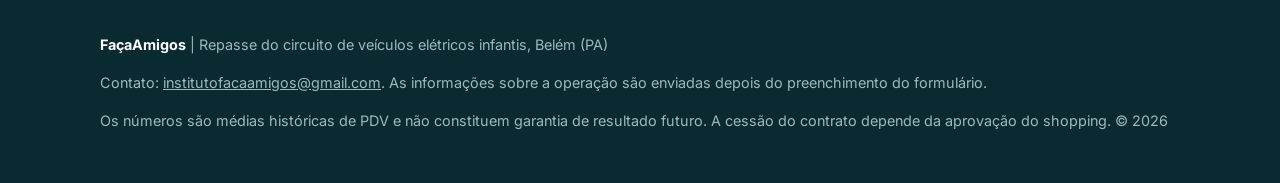
==== commit f7da9b5a: "feat: lista de equipamentos do quiosque na página, no slide e na legenda Co-Authored-By: Claude Sonn" ====
--- a/circuito/index.html
+++ b/circuito/index.html
@@ -113,7 +113,7 @@
         <h3>Incluído na venda</h3>
         <ul class="ticks">
           <li>9 veículos elétricos e acessórios: 4 pelúcias, moto, jipe, carro de bombeiros, SUV branco e esportivo amarelo</li>
-          <li>Estrutura da pista e equipamentos de apoio</li>
+          <li>Quiosque com marcenaria, tela de LED de 50 polegadas, impressora de cupom não fiscal, notebook Core i5, câmeras de monitoramento, carregador rápido e 10 baterias extras</li>
           <li>Cessão do contrato de locação com o shopping, sujeita à aprovação dele</li>
           <li>Procedimentos operacionais documentados</li>
           <li>Equipe atual: 2 funcionárias treinadas, em escala 12x36, com a transferência incluída</li>
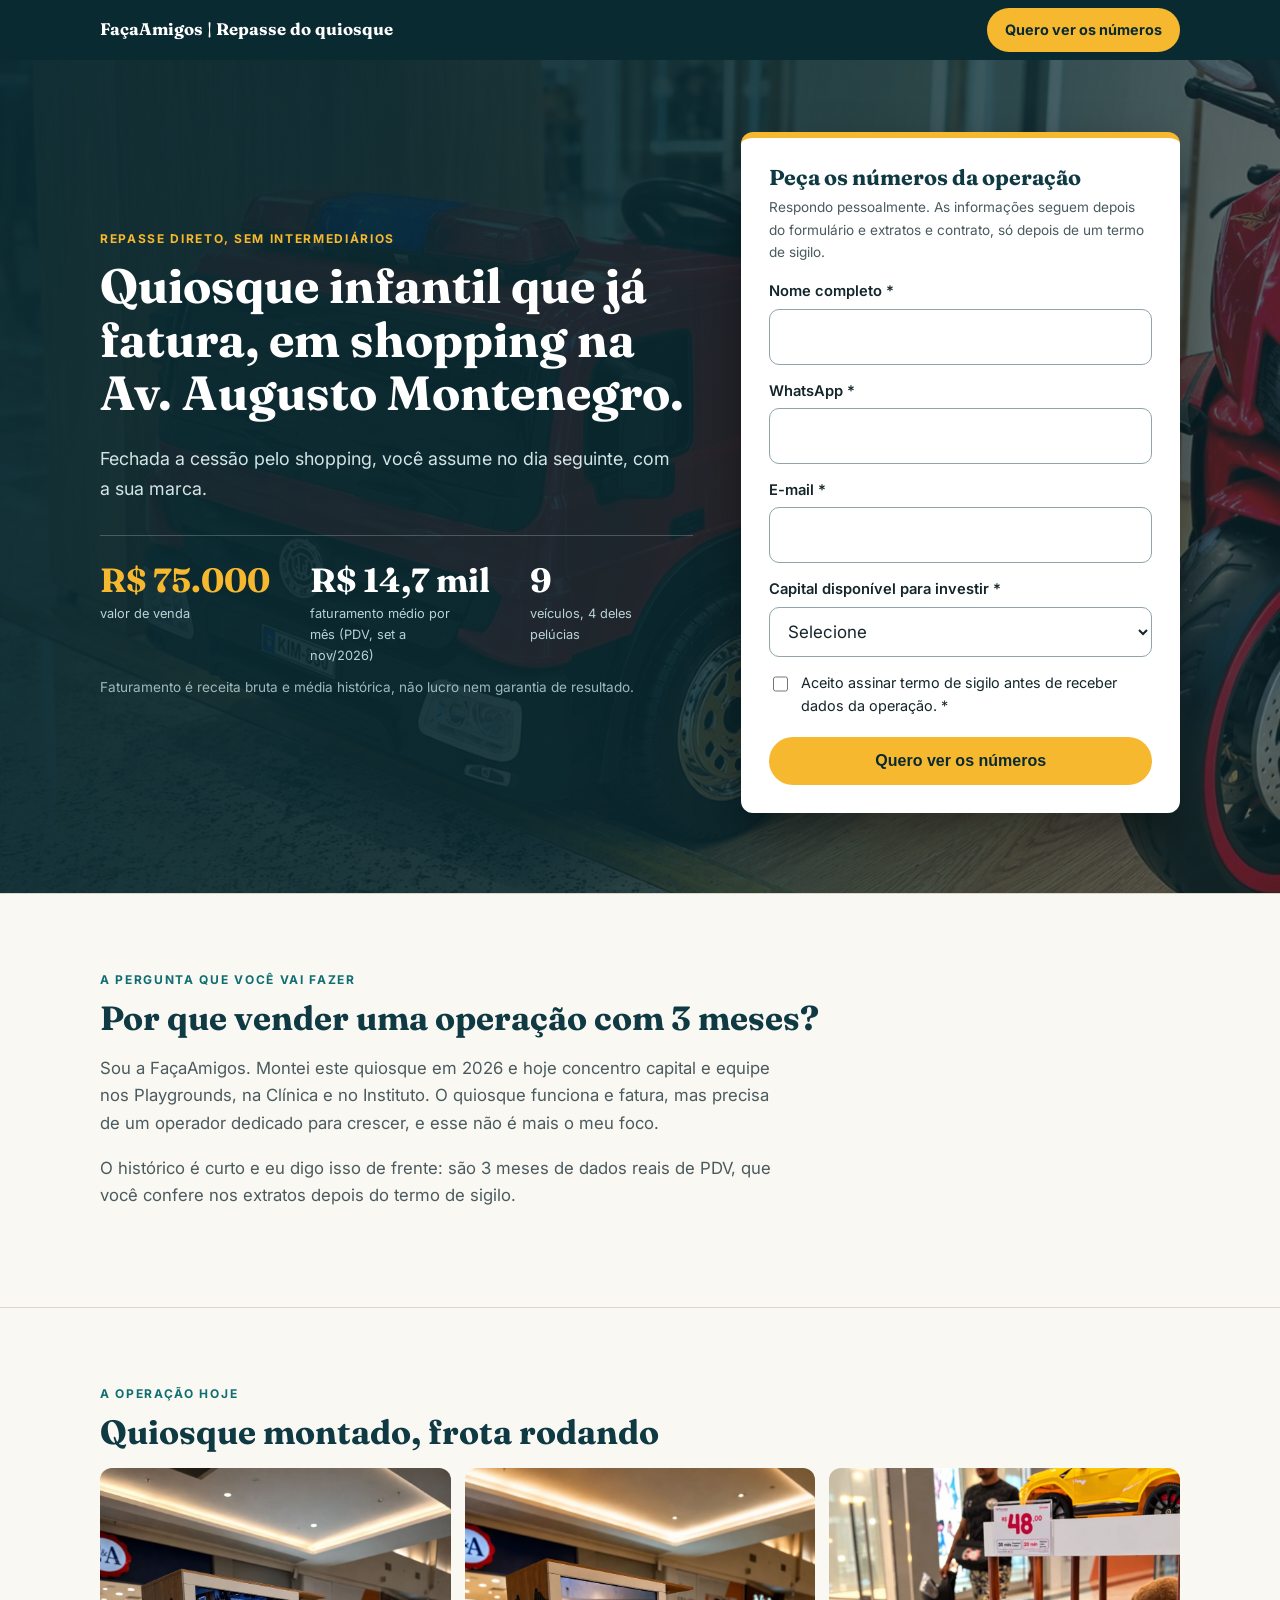
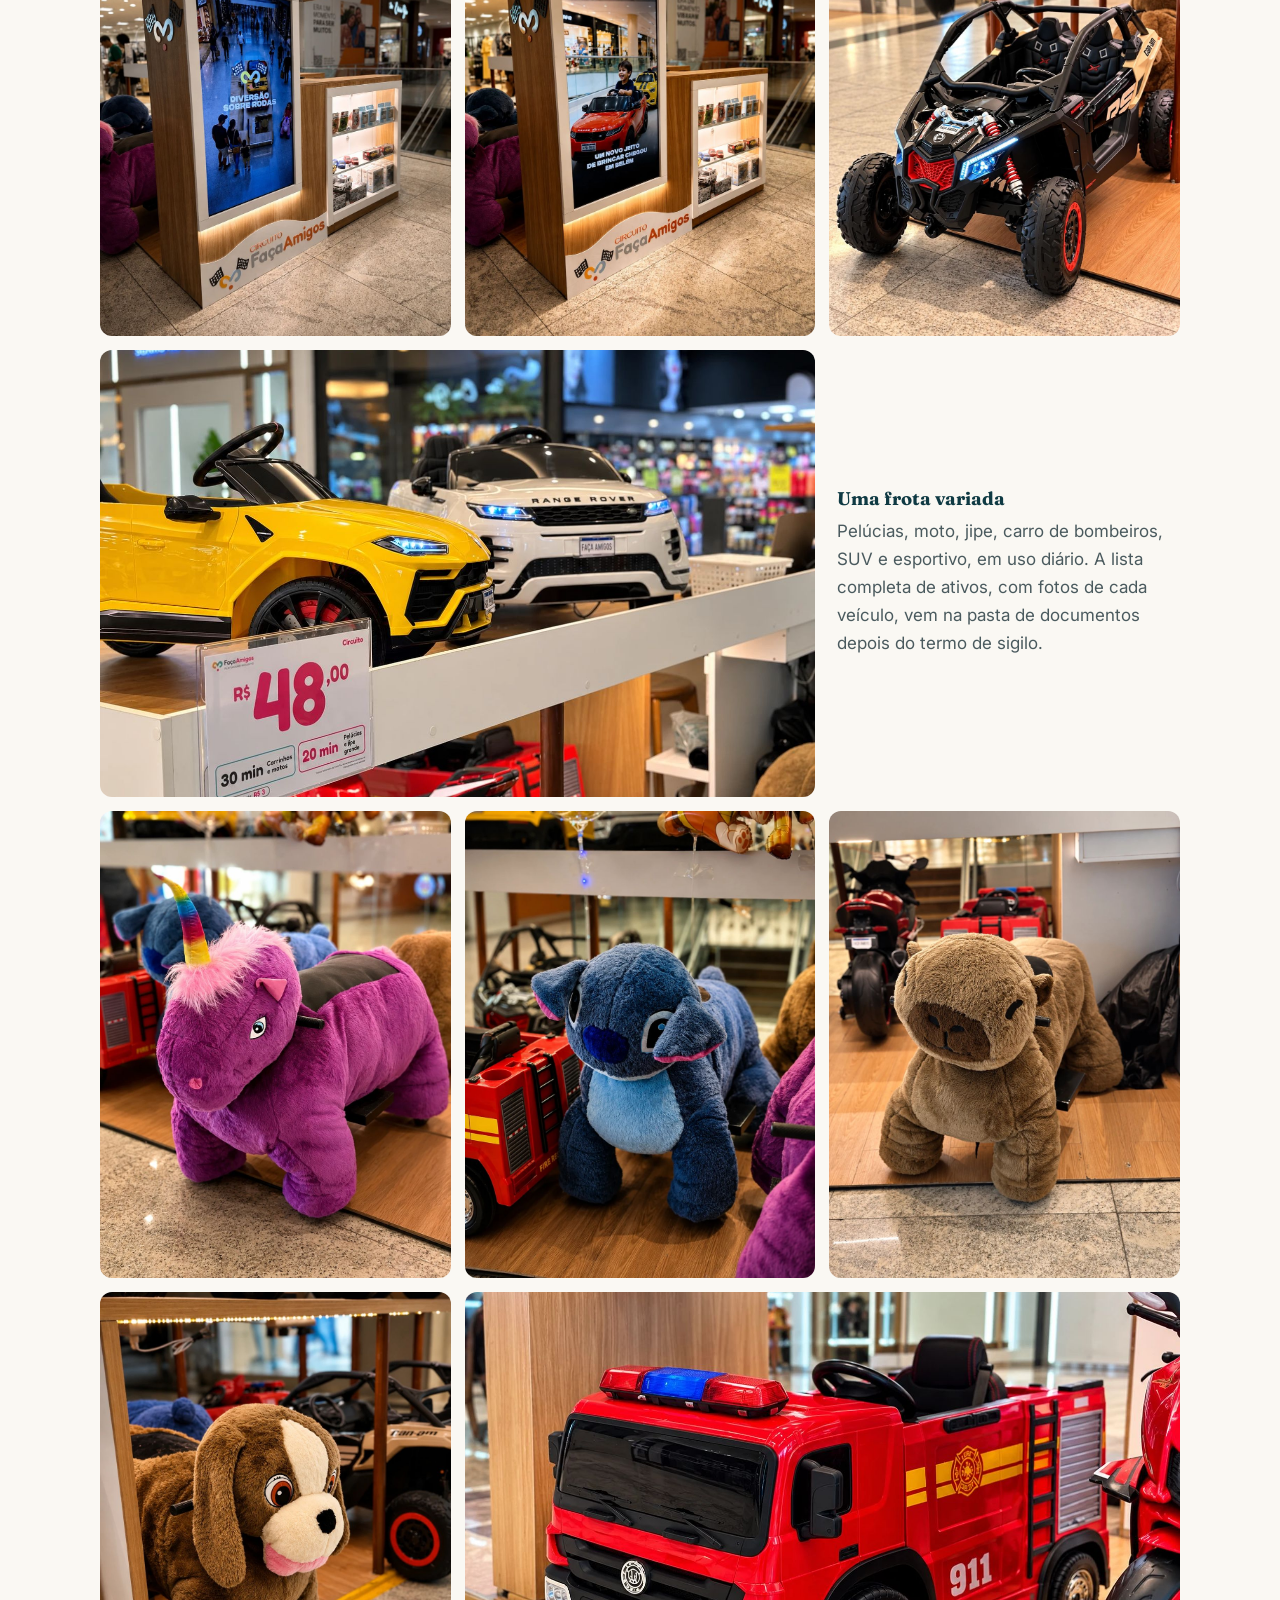
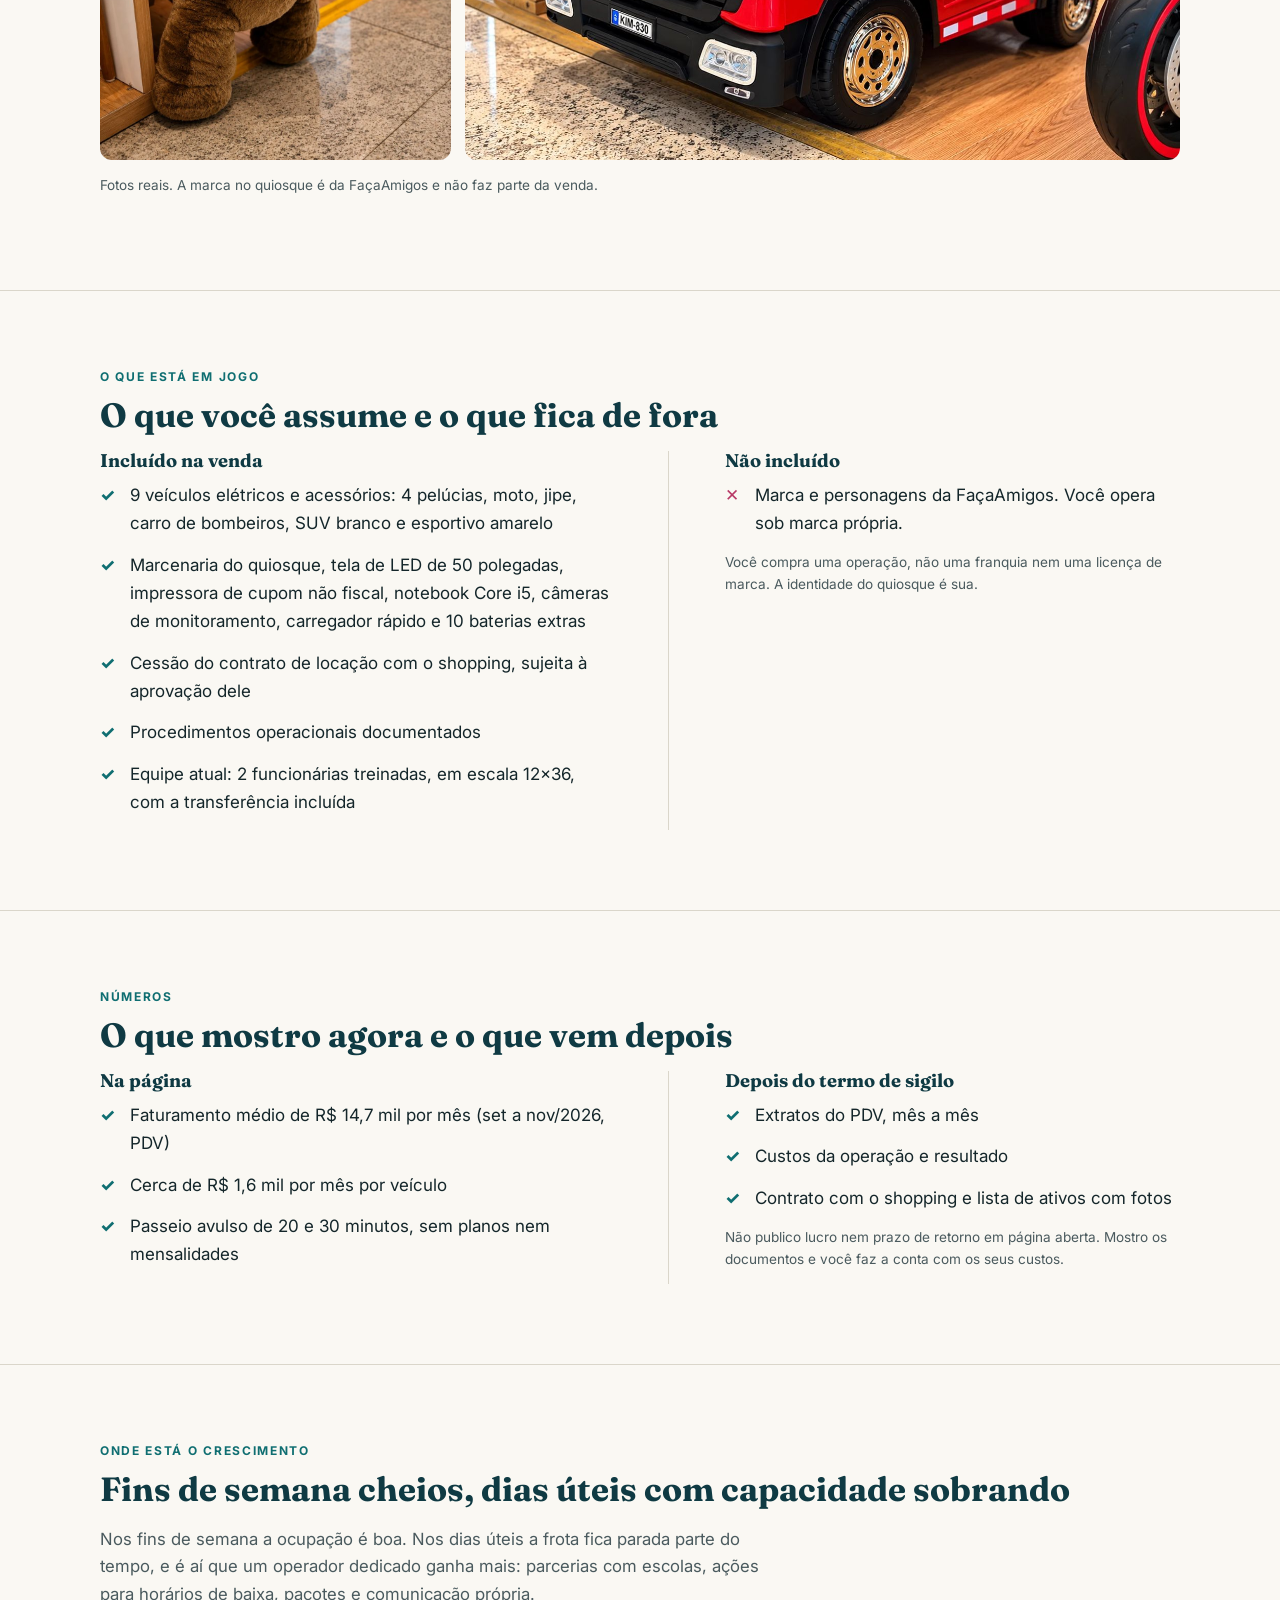
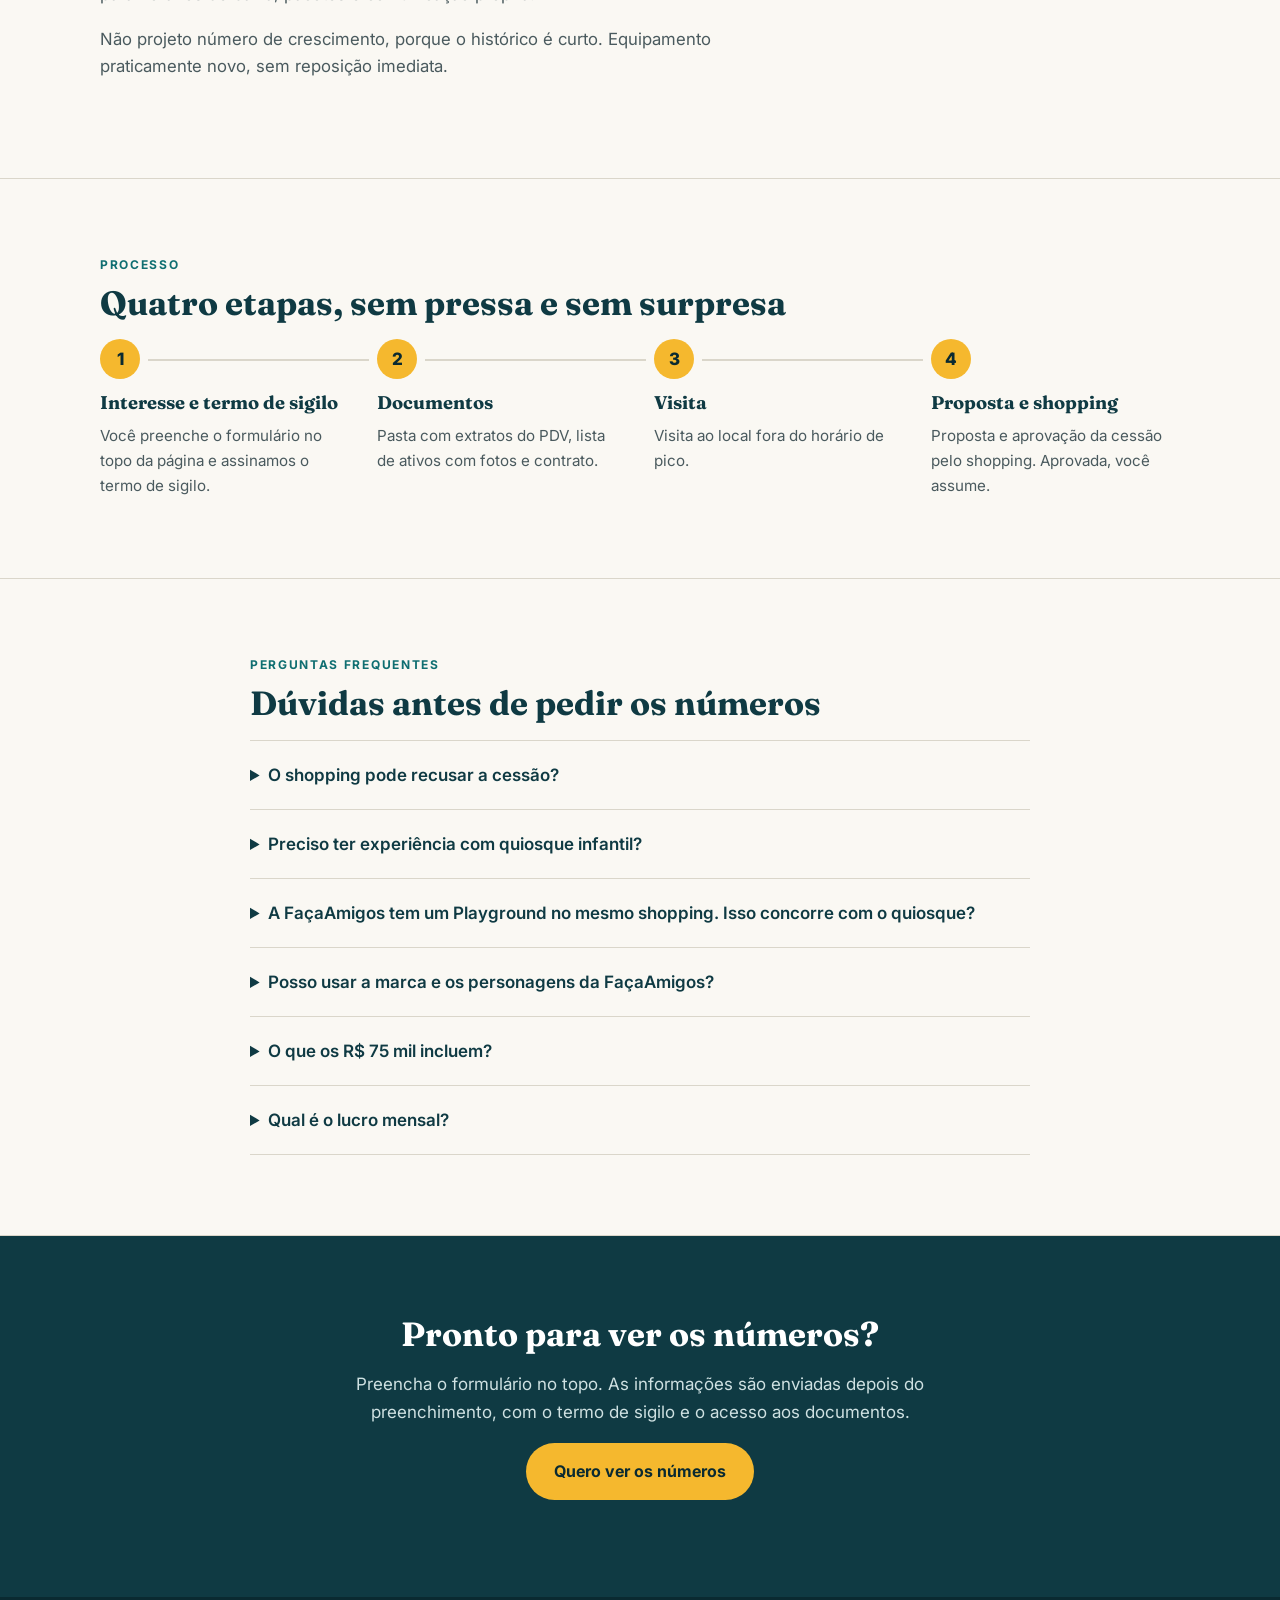
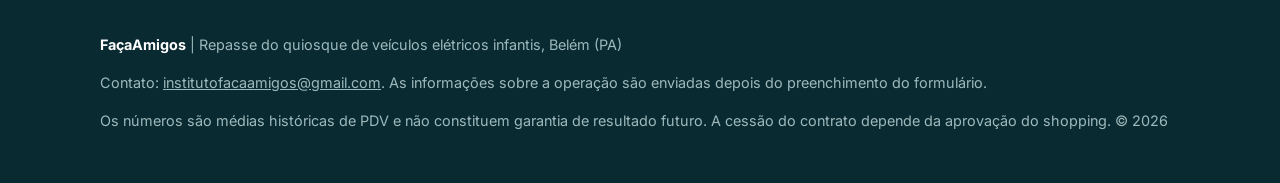
==== commit 07fa7240: "feat: troca circuito por quiosque nos textos da página, slides e legenda Co-Authored-By: Claude Sonn" ====
--- a/circuito/index.html
+++ b/circuito/index.html
@@ -3,11 +3,11 @@
 <head>
   <meta charset="utf-8">
   <meta name="viewport" content="width=device-width, initial-scale=1">
-  <title>Circuito infantil que já fatura | Av. Augusto Montenegro, Belém</title>
-  <meta name="description" content="Assuma um circuito de veículos elétricos infantis que já fatura, em shopping na Av. Augusto Montenegro, em Belém. Valor de venda R$ 75 mil, com cessão de contrato.">
+  <title>Quiosque infantil que já fatura | Av. Augusto Montenegro, Belém</title>
+  <meta name="description" content="Assuma um quiosque de veículos elétricos infantis que já fatura, em shopping na Av. Augusto Montenegro, em Belém. Valor de venda R$ 75 mil, com cessão de contrato.">
   <link rel="canonical" href="https://franquia-belem.netlify.app/circuito/">
   <meta property="og:type" content="website">
-  <meta property="og:title" content="Circuito infantil que já fatura | Repasse R$ 75 mil">
+  <meta property="og:title" content="Quiosque infantil que já fatura | Repasse R$ 75 mil">
   <meta property="og:description" content="Operação em andamento, faturamento médio de R$ 14,7 mil por mês (PDV). Valor de venda R$ 75.000.">
   <meta property="og:url" content="https://franquia-belem.netlify.app/circuito/">
   <meta property="og:image" content="https://franquia-belem.netlify.app/circuito/images/circuito-quiosque-frente.jpg">
@@ -30,7 +30,7 @@
 
 <header class="top">
   <div class="wrap">
-    <b>FaçaAmigos | Repasse do circuito</b>
+    <b>FaçaAmigos | Repasse do quiosque</b>
     <a class="btn" href="#interesse" data-cta="header">Quero ver os números</a>
   </div>
 </header>
@@ -41,7 +41,7 @@
   <div class="wrap grid">
     <div class="copy">
       <span class="eyebrow" style="color:var(--amarelo)">Repasse direto, sem intermediários</span>
-      <h1>Circuito infantil que já fatura, em shopping na Av. Augusto Montenegro.</h1>
+      <h1>Quiosque infantil que já fatura, em shopping na Av. Augusto Montenegro.</h1>
       <p class="lead">Fechada a cessão pelo shopping, você assume no dia seguinte, com a sua marca.</p>
       <div class="stats" aria-label="Números da operação">
         <div><b class="price">R$ 75.000</b><span>valor de venda</span></div>
@@ -79,7 +79,7 @@
   <div class="wrap">
     <span class="eyebrow">A pergunta que você vai fazer</span>
     <h2>Por que vender uma operação com 3 meses?</h2>
-    <p class="lead-p">Sou a FaçaAmigos. Montei este circuito em 2026 e hoje concentro capital e equipe nos Playgrounds, na Clínica e no Instituto. O circuito funciona e fatura, mas precisa de um operador dedicado para crescer, e esse não é mais o meu foco.</p>
+    <p class="lead-p">Sou a FaçaAmigos. Montei este quiosque em 2026 e hoje concentro capital e equipe nos Playgrounds, na Clínica e no Instituto. O quiosque funciona e fatura, mas precisa de um operador dedicado para crescer, e esse não é mais o meu foco.</p>
     <p class="lead-p">O histórico é curto e eu digo isso de frente: são 3 meses de dados reais de PDV, que você confere nos extratos depois do termo de sigilo.</p>
   </div>
 </section>
@@ -89,7 +89,7 @@
     <span class="eyebrow">A operação hoje</span>
     <h2>Quiosque montado, frota rodando</h2>
     <div class="gallery">
-      <img class="p" src="images/circuito-quiosque-frente.jpg" alt="Quiosque do circuito com painel de vídeo e vitrine, em shopping de Belém" loading="lazy" width="1000" height="1333">
+      <img class="p" src="images/circuito-quiosque-frente.jpg" alt="Quiosque com painel de vídeo e vitrine, em shopping de Belém" loading="lazy" width="1000" height="1333">
       <img class="p" src="images/circuito-quiosque-painel.jpg" alt="Painel de vídeo do quiosque exibindo a frota de carrinhos elétricos" loading="lazy" width="1000" height="1333">
       <img class="p p3" src="images/circuito-buggy.jpg" alt="Buggy elétrico infantil bege e preto sobre a pista de madeira" loading="lazy" width="1000" height="1333">
       <img class="w" src="images/circuito-carros-amarelo-branco.jpg" alt="Esportivo amarelo e SUV branco elétricos infantis sobre a prateleira da pista" loading="lazy" width="1400" height="1050">
@@ -113,7 +113,7 @@
         <h3>Incluído na venda</h3>
         <ul class="ticks">
           <li>9 veículos elétricos e acessórios: 4 pelúcias, moto, jipe, carro de bombeiros, SUV branco e esportivo amarelo</li>
-          <li>Quiosque com marcenaria, tela de LED de 50 polegadas, impressora de cupom não fiscal, notebook Core i5, câmeras de monitoramento, carregador rápido e 10 baterias extras</li>
+          <li>Marcenaria do quiosque, tela de LED de 50 polegadas, impressora de cupom não fiscal, notebook Core i5, câmeras de monitoramento, carregador rápido e 10 baterias extras</li>
           <li>Cessão do contrato de locação com o shopping, sujeita à aprovação dele</li>
           <li>Procedimentos operacionais documentados</li>
           <li>Equipe atual: 2 funcionárias treinadas, em escala 12x36, com a transferência incluída</li>
@@ -124,7 +124,7 @@
         <ul class="ticks no">
           <li>Marca e personagens da FaçaAmigos. Você opera sob marca própria.</li>
         </ul>
-        <p class="note">Você compra uma operação, não uma franquia nem uma licença de marca. A identidade do circuito é sua.</p>
+        <p class="note">Você compra uma operação, não uma franquia nem uma licença de marca. A identidade do quiosque é sua.</p>
       </div>
     </div>
   </div>
@@ -183,8 +183,8 @@
     <span class="eyebrow">Perguntas frequentes</span>
     <h2>Dúvidas antes de pedir os números</h2>
     <details><summary>O shopping pode recusar a cessão?</summary><p>Pode. A cessão depende da aprovação do shopping, por isso é a última etapa antes de você assumir. Acompanho a conversa com o shopping junto com você.</p></details>
-    <details><summary>Preciso ter experiência com circuito infantil?</summary><p>Não é pré-requisito. A operação tem procedimentos documentados. Quem aproveita melhor o potencial é quem vai estar presente na gestão.</p></details>
-    <details><summary>A FaçaAmigos tem um Playground no mesmo shopping. Isso concorre com o circuito?</summary><p>Mantenho um Playground no mesmo shopping. São produtos diferentes: o Playground é um espaço de brincar, e o circuito é passeio em veículos elétricos. Aceito cláusula de não concorrência, a combinar com você, para que a operação que você comprar não dispute o mesmo público comigo.</p></details>
+    <details><summary>Preciso ter experiência com quiosque infantil?</summary><p>Não é pré-requisito. A operação tem procedimentos documentados. Quem aproveita melhor o potencial é quem vai estar presente na gestão.</p></details>
+    <details><summary>A FaçaAmigos tem um Playground no mesmo shopping. Isso concorre com o quiosque?</summary><p>Mantenho um Playground no mesmo shopping. São produtos diferentes: o Playground é um espaço de brincar, e o quiosque é passeio em veículos elétricos. Aceito cláusula de não concorrência, a combinar com você, para que a operação que você comprar não dispute o mesmo público comigo.</p></details>
     <details><summary>Posso usar a marca e os personagens da FaçaAmigos?</summary><p>Não. Marca e personagens não estão incluídos. Você opera sob marca própria.</p></details>
     <details><summary>O que os R$ 75 mil incluem?</summary><p>É o valor agregado da operação: veículos, acessórios, estrutura da pista, equipamentos de apoio e cessão do contrato com o shopping (sujeita à aprovação).</p></details>
     <details><summary>Qual é o lucro mensal?</summary><p>Não publico lucro em página aberta. O faturamento médio é de R$ 14,7 mil por mês. Custos e resultado vêm com os documentos, depois do termo de sigilo.</p></details>
@@ -204,7 +204,7 @@
 
 <footer>
   <div class="wrap">
-    <p><b>FaçaAmigos</b> | Repasse do circuito de veículos elétricos infantis, Belém (PA)</p>
+    <p><b>FaçaAmigos</b> | Repasse do quiosque de veículos elétricos infantis, Belém (PA)</p>
     <p>Contato: <a href="mailto:institutofacaamigos@gmail.com">institutofacaamigos@gmail.com</a>. As informações sobre a operação são enviadas depois do preenchimento do formulário.</p>
     <p>Os números são médias históricas de PDV e não constituem garantia de resultado futuro. A cessão do contrato depende da aprovação do shopping. © <span id="year"></span></p>
   </div>
